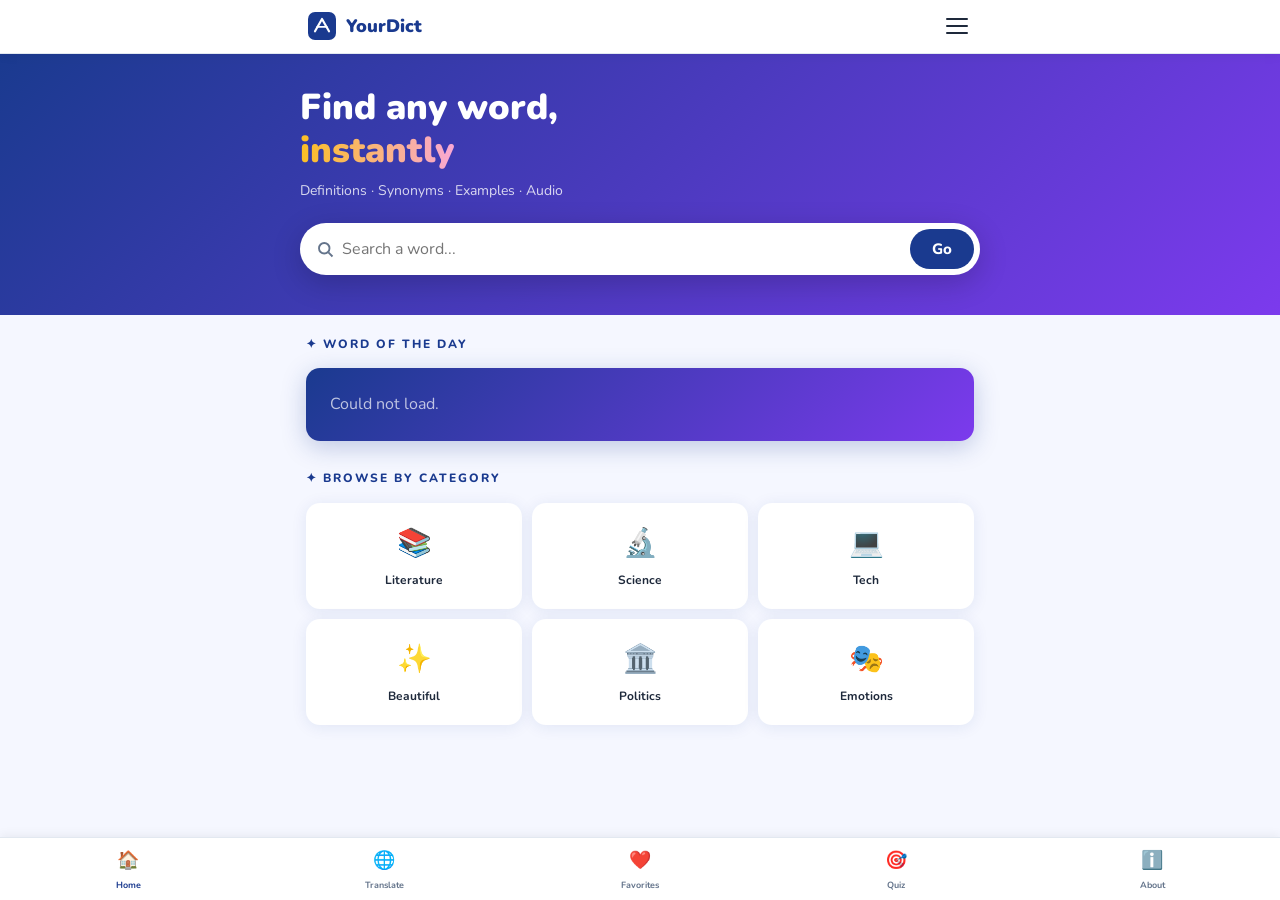
==== app/src/main/assets/www/index.html @ a3b230c5 "Add files via upload" ====
<!DOCTYPE html>
<html lang="en">
<head>
<meta charset="UTF-8">
<meta name="viewport" content="width=device-width, initial-scale=1.0, user-scalable=no">
<title>Your Dictionary</title>
<link rel="stylesheet" href="style.css">
<link href="https://fonts.googleapis.com/css2?family=Nunito:wght@400;600;700;800;900&family=Lora:ital@0;1&display=swap" rel="stylesheet">
</head>
<body>

<header class="header">
  <div class="header-inner">
    <div class="logo" onclick="location.href='index.html'">
      <div class="logo-icon-wrap">
        <svg viewBox="0 0 32 32" fill="none" width="28" height="28">
          <rect width="32" height="32" rx="8" fill="#1a3a8f"/>
          <path d="M8 22 L16 8 L24 22" stroke="white" stroke-width="2.5" stroke-linecap="round" stroke-linejoin="round" fill="none"/>
          <path d="M10.5 17 L21.5 17" stroke="white" stroke-width="2" stroke-linecap="round"/>
        </svg>
      </div>
      <span class="logo-text">YourDict</span>
    </div>
    <button class="menu-btn" id="menuBtn" aria-label="Menu">
      <span></span><span></span><span></span>
    </button>
  </div>
</header>

<div class="mobile-nav" id="mobileNav">
  <a href="index.html" class="mnav-item active">🏠 Home</a>
  <a href="translate.html" class="mnav-item">🌐 Translate</a>
  <a href="favorites.html" class="mnav-item">❤️ Favorites</a>
  <a href="quiz.html" class="mnav-item">🎯 Quiz</a>
  <a href="about.html" class="mnav-item">ℹ️ About</a>
</div>

<div class="search-hero">
  <div class="search-hero-inner">
    <h1>Find any word,<br><span class="grad">instantly</span></h1>
    <p>Definitions · Synonyms · Examples · Audio</p>
    <div class="search-wrap">
      <svg class="s-icon" viewBox="0 0 24 24" fill="none" stroke="currentColor" stroke-width="2.5"><circle cx="11" cy="11" r="7"/><line x1="16.5" y1="16.5" x2="22" y2="22"/></svg>
      <input type="text" id="heroInput" placeholder="Search a word..." autocomplete="off" spellcheck="false">
      <button class="s-btn" id="heroBtn">Go</button>
    </div>
    <div class="suggestions" id="suggestions"></div>
  </div>
</div>

<div class="results-section" id="resultsSection" style="display:none">
  <div class="page-wrap" id="resultsContent"></div>
</div>

<div id="homeContent">
  <div class="page-wrap">
    <div class="wod-section">
      <div class="sec-label">✦ Word of the Day</div>
      <div class="wod-card" id="wodCard"><div class="loading"><div class="spinner"></div></div></div>
    </div>

    <div class="sec-label">✦ Browse by Category</div>
    <div class="cat-grid">
      <div class="cat-card" data-word="ephemeral"><div class="cat-icon">📚</div><div class="cat-name">Literature</div></div>
      <div class="cat-card" data-word="hypothesis"><div class="cat-icon">🔬</div><div class="cat-name">Science</div></div>
      <div class="cat-card" data-word="algorithm"><div class="cat-icon">💻</div><div class="cat-name">Tech</div></div>
      <div class="cat-card" data-word="serendipity"><div class="cat-icon">✨</div><div class="cat-name">Beautiful</div></div>
      <div class="cat-card" data-word="democracy"><div class="cat-icon">🏛️</div><div class="cat-name">Politics</div></div>
      <div class="cat-card" data-word="melancholy"><div class="cat-icon">🎭</div><div class="cat-name">Emotions</div></div>
    </div>

    <div id="recentSection" style="display:none">
      <div class="sec-label">✦ Recent Searches</div>
      <div class="recent-list" id="recentList"></div>
    </div>
  </div>
</div>

<nav class="bottom-nav">
  <a href="index.html" class="bnav active">🏠<span>Home</span></a>
  <a href="translate.html" class="bnav">🌐<span>Translate</span></a>
  <a href="favorites.html" class="bnav">❤️<span>Favorites</span></a>
  <a href="quiz.html" class="bnav">🎯<span>Quiz</span></a>
  <a href="about.html" class="bnav">ℹ️<span>About</span></a>
</nav>

<script src="app.js"></script>
</body>
</html>
---- app/src/main/assets/www/style.css ----
*, *::before, *::after { box-sizing: border-box; margin: 0; padding: 0; }

:root {
  --primary: #1a3a8f;
  --primary2: #7c3aed;
  --accent: #f59e0b;
  --bg: #f5f7ff;
  --card: #ffffff;
  --text: #1e293b;
  --muted: #64748b;
  --border: #e2e8f0;
  --r: 14px;
  --shadow: 0 2px 16px rgba(26,58,143,0.09);
}

body {
  font-family: 'Nunito', sans-serif;
  background: var(--bg);
  color: var(--text);
  line-height: 1.6;
  padding-bottom: 70px;
  -webkit-tap-highlight-color: transparent;
}

/* HEADER */
.header {
  background: #fff;
  border-bottom: 1px solid var(--border);
  position: sticky; top: 0; z-index: 200;
  box-shadow: 0 2px 10px rgba(0,0,0,0.06);
}
.header-inner {
  max-width: 700px; margin: 0 auto;
  padding: 12px 18px;
  display: flex; align-items: center; justify-content: space-between;
}
.logo { display: flex; align-items: center; gap: 10px; cursor: pointer; }
.logo-icon-wrap { line-height: 0; }
.logo-text { font-size: 18px; font-weight: 900; color: var(--primary); }
.menu-btn {
  display: flex; flex-direction: column; gap: 5px;
  background: none; border: none; cursor: pointer; padding: 4px;
}
.menu-btn span { width: 22px; height: 2px; background: var(--text); border-radius: 2px; }

/* MOBILE DROPDOWN NAV */
.mobile-nav {
  display: none; flex-direction: column;
  background: #fff; border-bottom: 1px solid var(--border);
  box-shadow: 0 4px 20px rgba(0,0,0,0.08);
  position: sticky; top: 57px; z-index: 190;
}
.mobile-nav.open { display: flex; }
.mnav-item {
  padding: 14px 20px; color: var(--text);
  text-decoration: none; font-weight: 700; font-size: 15px;
  border-bottom: 1px solid var(--border);
}
.mnav-item.active { color: var(--primary); }
.mnav-item:last-child { border-bottom: none; }

/* BOTTOM NAV */
.bottom-nav {
  position: fixed; bottom: 0; left: 0; right: 0; z-index: 200;
  background: #fff; border-top: 1px solid var(--border);
  display: flex; box-shadow: 0 -2px 10px rgba(0,0,0,0.06);
}
.bnav {
  flex: 1; display: flex; flex-direction: column;
  align-items: center; justify-content: center;
  padding: 8px 4px; text-decoration: none;
  color: var(--muted); font-size: 9px; font-weight: 700;
  gap: 3px; transition: color .2s;
}
.bnav span { font-size: 9px; }
.bnav:first-child { font-size: 18px; }
.bnav { font-size: 18px; }
.bnav.active { color: var(--primary); }

/* SEARCH HERO */
.search-hero {
  background: linear-gradient(135deg, #1a3a8f 0%, #7c3aed 100%);
  padding: 32px 18px 40px;
}
.search-hero-inner { max-width: 680px; margin: 0 auto; }
.search-hero h1 {
  font-size: clamp(24px, 7vw, 36px); font-weight: 900;
  color: #fff; margin-bottom: 8px; line-height: 1.2;
}
.grad {
  background: linear-gradient(90deg, #fbbf24, #f9a8d4);
  -webkit-background-clip: text; -webkit-text-fill-color: transparent;
  background-clip: text;
}
.search-hero p { color: rgba(255,255,255,0.8); margin-bottom: 20px; font-size: 14px; }
.search-wrap {
  display: flex; align-items: center;
  background: #fff; border-radius: 50px;
  padding: 6px 6px 6px 16px; gap: 8px;
  box-shadow: 0 8px 30px rgba(0,0,0,0.2);
}
.s-icon { width: 18px; height: 18px; color: var(--muted); flex-shrink: 0; }
.search-wrap input {
  flex: 1; border: none; outline: none;
  font-size: 16px; font-family: inherit; color: var(--text);
}
.s-btn {
  background: var(--primary); color: #fff;
  border: none; border-radius: 40px;
  padding: 10px 22px; font-size: 15px; font-weight: 800;
  cursor: pointer; font-family: inherit;
}

/* SUGGESTIONS */
.suggestions {
  background: #fff; border-radius: 12px; margin-top: 6px;
  display: none; overflow: hidden;
}
.suggestion-item { padding: 12px 16px; cursor: pointer; font-size: 15px; color: var(--text); }
.suggestion-item:hover { background: var(--bg); }

/* PAGE WRAP */
.page-wrap { max-width: 700px; margin: 0 auto; padding: 20px 16px; }

/* SECTION LABEL */
.sec-label {
  font-size: 12px; font-weight: 800; letter-spacing: 2px;
  text-transform: uppercase; color: var(--primary); margin-bottom: 14px;
}

/* WOD */
.wod-section { margin-bottom: 28px; }
.wod-card {
  background: linear-gradient(135deg, var(--primary), var(--primary2));
  border-radius: var(--r); padding: 24px; color: #fff;
  box-shadow: 0 6px 24px rgba(26,58,143,0.25);
}
.wod-word { font-size: 28px; font-weight: 900; margin-bottom: 4px; }
.wod-phonetic { color: rgba(255,255,255,0.7); font-style: italic; margin-bottom: 6px; font-size: 14px; }
.wod-pos {
  display: inline-block; background: rgba(255,255,255,0.2);
  padding: 2px 10px; border-radius: 50px; font-size: 12px;
  font-weight: 700; text-transform: capitalize; margin-bottom: 12px;
}
.wod-def { font-size: 15px; line-height: 1.7; margin-bottom: 8px; }
.wod-example { font-style: italic; color: rgba(255,255,255,0.75); font-size: 14px; margin-bottom: 18px; }
.loading { display: flex; justify-content: center; padding: 24px; }

/* CATEGORIES */
.cat-grid {
  display: grid; grid-template-columns: repeat(3, 1fr);
  gap: 10px; margin-bottom: 28px;
}
.cat-card {
  background: var(--card); border-radius: var(--r);
  padding: 16px 10px; text-align: center; cursor: pointer;
  box-shadow: var(--shadow); transition: all .2s;
  border: 2px solid transparent;
}
.cat-card:active { border-color: var(--primary); transform: scale(0.97); }
.cat-icon { font-size: 28px; margin-bottom: 6px; }
.cat-name { font-size: 12px; font-weight: 700; color: var(--text); }

/* RECENT */
.recent-list { display: flex; flex-wrap: wrap; gap: 8px; margin-bottom: 20px; }
.recent-tag {
  background: var(--card); border: 1px solid var(--border);
  border-radius: 50px; padding: 7px 16px; font-size: 14px;
  cursor: pointer; font-family: inherit; color: var(--text); font-weight: 600;
}
.recent-tag:active { background: var(--primary); color: #fff; }

/* SPINNER */
.spinner {
  width: 36px; height: 36px;
  border: 3px solid rgba(255,255,255,0.3);
  border-top-color: #fff; border-radius: 50%;
  animation: spin 0.8s linear infinite;
}
.spinner.dark {
  border-color: var(--border); border-top-color: var(--primary);
}
@keyframes spin { to { transform: rotate(360deg); } }

/* RESULTS */
.results-section { padding: 16px 0; }
.result-header {
  display: flex; align-items: flex-start;
  justify-content: space-between; margin-bottom: 20px; gap: 12px;
}
.result-word { font-size: 32px; font-weight: 900; color: var(--primary); }
.phonetic { font-size: 16px; color: var(--muted); font-style: italic; margin-top: 2px; }
.audio-btn {
  background: var(--bg); border: 1px solid var(--border);
  border-radius: 50%; width: 34px; height: 34px;
  cursor: pointer; display: flex; align-items: center; justify-content: center;
  color: var(--primary); margin-top: 4px; flex-shrink: 0;
}
.audio-btn svg { width: 13px; }
.fav-btn {
  display: flex; align-items: center; gap: 6px;
  background: var(--bg); border: 1px solid var(--border);
  border-radius: 50px; padding: 8px 14px; cursor: pointer;
  font-size: 13px; font-weight: 700; color: var(--muted);
  font-family: inherit; white-space: nowrap; flex-shrink: 0;
}
.fav-btn.active { background: #fff0f6; border-color: #ff4081; color: #ff4081; }
.fav-btn svg { width: 16px; }

.meaning-block {
  background: var(--card); border-radius: var(--r);
  padding: 20px; margin-bottom: 12px; box-shadow: var(--shadow);
}
.pos-badge {
  display: inline-block;
  background: linear-gradient(135deg, var(--primary), var(--primary2));
  color: #fff; padding: 3px 12px; border-radius: 50px;
  font-size: 12px; font-weight: 700; text-transform: capitalize; margin-bottom: 14px;
}
.definitions-list { padding-left: 18px; }
.definitions-list li { margin-bottom: 12px; }
.def-text { font-size: 15px; line-height: 1.7; }
.def-example {
  color: var(--muted); font-style: italic; font-family: 'Lora', serif;
  margin-top: 4px; font-size: 14px;
}
.word-tags {
  display: flex; flex-wrap: wrap; align-items: center; gap: 7px;
  margin-top: 14px; padding-top: 14px; border-top: 1px solid var(--border);
}
.tag-label { font-size: 12px; font-weight: 800; color: var(--muted); }
.word-tag {
  background: var(--bg); border: 1px solid var(--border);
  border-radius: 50px; padding: 4px 11px; font-size: 13px;
  cursor: pointer; font-weight: 600;
}
.word-tag:active { background: var(--primary); color: #fff; border-color: var(--primary); }
.word-tag.antonym:active { background: #ef4444; border-color: #ef4444; color: #fff; }

/* BUTTONS */
.btn-primary {
  background: var(--primary); color: #fff; border: none;
  border-radius: 50px; padding: 12px 26px; font-size: 15px;
  font-weight: 800; cursor: pointer; font-family: inherit;
}
.btn-secondary {
  background: transparent; color: var(--primary);
  border: 2px solid var(--primary); border-radius: 50px;
  padding: 10px 22px; font-size: 14px; font-weight: 800;
  cursor: pointer; font-family: inherit;
}
.back-btn { display: block; margin: 16px auto 0; }

/* ERROR */
.error-card {
  text-align: center; padding: 50px 20px;
  background: var(--card); border-radius: var(--r); box-shadow: var(--shadow);
}
.error-card .icon { font-size: 48px; margin-bottom: 14px; }
.error-card h3 { font-size: 20px; margin-bottom: 8px; }
.error-card p { color: var(--muted); margin-bottom: 20px; }

/* TRANSLATE PAGE */
.page-title { font-size: 22px; font-weight: 900; color: var(--primary); margin-bottom: 20px; }
.card { background: var(--card); border-radius: var(--r); padding: 20px; box-shadow: var(--shadow); margin-bottom: 16px; }
.lang-row { display: flex; gap: 10px; align-items: center; margin-bottom: 14px; }
select {
  flex: 1; padding: 10px 12px; border-radius: 10px;
  border: 1px solid var(--border); font-family: inherit; font-size: 14px;
  background: var(--bg); color: var(--text); font-weight: 600;
}
.swap-btn {
  background: var(--bg); border: 1px solid var(--border);
  border-radius: 10px; padding: 10px 14px; cursor: pointer; font-size: 18px;
}
textarea {
  width: 100%; min-height: 120px; padding: 12px;
  border: 1px solid var(--border); border-radius: 10px;
  font-family: inherit; font-size: 15px; resize: vertical;
  outline: none; color: var(--text); background: var(--bg);
}
textarea:focus { border-color: var(--primary); }
.result-label { font-size: 11px; font-weight: 800; color: var(--muted); letter-spacing: 1px; text-transform: uppercase; margin-bottom: 8px; }
.result-text { font-size: 17px; line-height: 1.7; color: var(--text); }

/* QUIZ */
.quiz-progress { height: 6px; background: var(--border); border-radius: 3px; margin-bottom: 20px; overflow: hidden; }
.quiz-progress-fill { height: 100%; background: linear-gradient(90deg, var(--primary), var(--primary2)); border-radius: 3px; transition: width .4s; }
.quiz-def { background: #f0f4ff; border-radius: 10px; padding: 16px; margin-bottom: 18px; font-style: italic; font-size: 15px; line-height: 1.7; color: var(--text); }
.quiz-options { display: grid; gap: 10px; }
.quiz-option {
  padding: 14px 18px; background: var(--bg);
  border: 2px solid var(--border); border-radius: 12px;
  cursor: pointer; font-size: 15px; font-family: inherit;
  font-weight: 700; text-align: left; color: var(--text); transition: all .15s;
}
.quiz-option.correct { background: #dcfce7; border-color: #22c55e; color: #166534; }
.quiz-option.wrong { background: #fee2e2; border-color: #ef4444; color: #991b1b; }

/* FAVORITES */
.fav-item {
  background: var(--card); border-radius: var(--r);
  padding: 16px; margin-bottom: 10px; box-shadow: var(--shadow);
  display: flex; align-items: center; justify-content: space-between; gap: 12px;
}
.fav-word { font-size: 18px; font-weight: 800; color: var(--primary); }
.fav-actions { display: flex; gap: 8px; flex-shrink: 0; }
.tag-btn {
  padding: 7px 14px; border-radius: 50px; font-size: 12px;
  font-weight: 800; cursor: pointer; font-family: inherit; border: none;
}

/* ABOUT */
.about-hero {
  background: linear-gradient(135deg, var(--primary), var(--primary2));
  border-radius: var(--r); padding: 32px; color: #fff; text-align: center; margin-bottom: 16px;
}
.about-hero h1 { font-size: 28px; font-weight: 900; }
.feature-item { display: flex; align-items: center; gap: 12px; padding: 12px 0; border-bottom: 1px solid var(--border); }
.feature-item:last-child { border-bottom: none; }
.feature-emoji { font-size: 22px; width: 36px; text-align: center; flex-shrink: 0; }
.feature-text { font-size: 14px; color: var(--muted); font-weight: 600; }

@media (max-width: 400px) {
  .cat-grid { grid-template-columns: repeat(2, 1fr); }
}
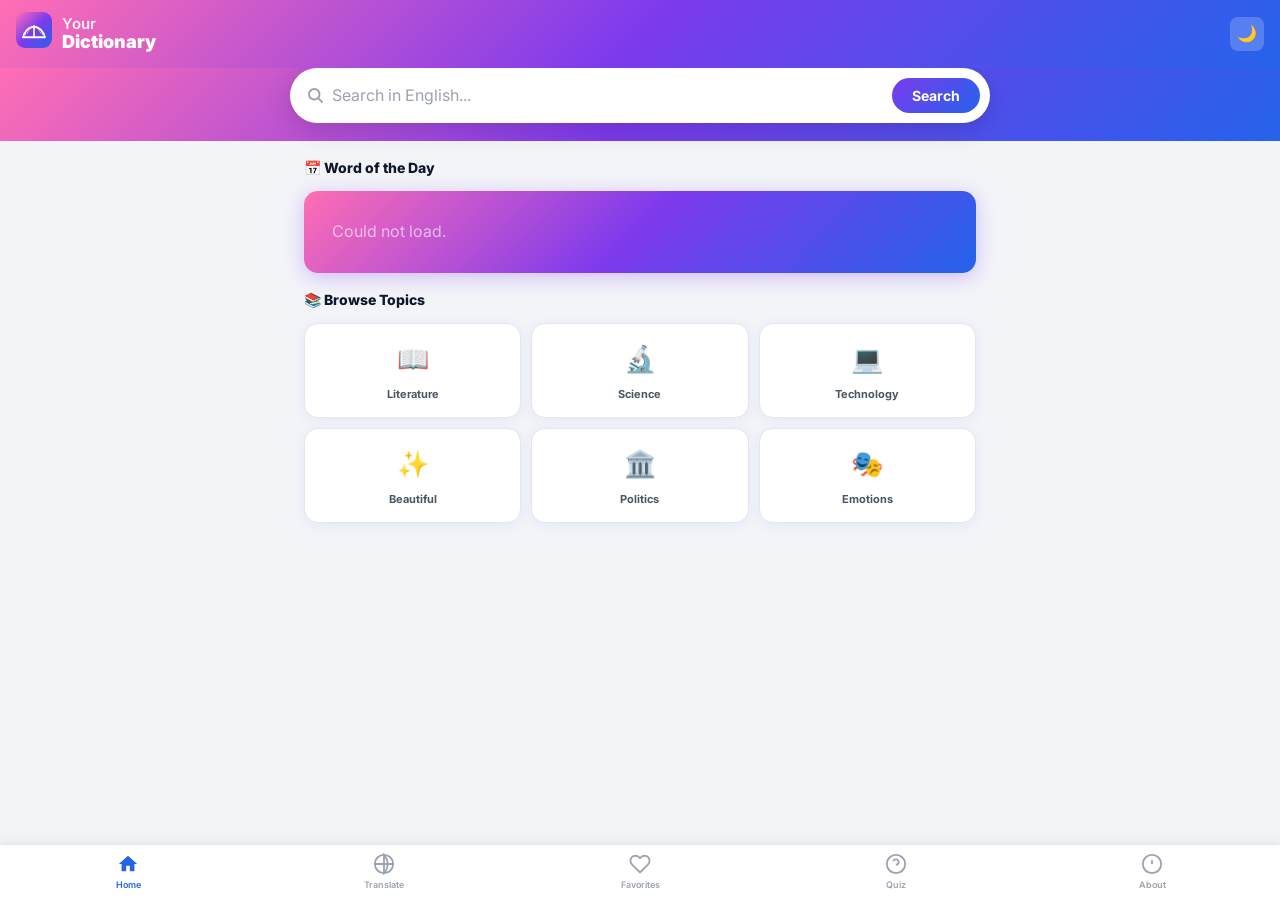
==== commit 536d4856: "Add files via upload" ====
--- a/app/src/main/assets/www/index.html
+++ b/app/src/main/assets/www/index.html
@@ -5,83 +5,107 @@
 <meta name="viewport" content="width=device-width, initial-scale=1.0, user-scalable=no">
 <title>Your Dictionary</title>
 <link rel="stylesheet" href="style.css">
-<link href="https://fonts.googleapis.com/css2?family=Nunito:wght@400;600;700;800;900&family=Lora:ital@0;1&display=swap" rel="stylesheet">
+<link href="https://fonts.googleapis.com/css2?family=Inter:wght@400;500;600;700;800;900&display=swap" rel="stylesheet">
 </head>
-<body>
+<body class="light">
 
-<header class="header">
-  <div class="header-inner">
-    <div class="logo" onclick="location.href='index.html'">
-      <div class="logo-icon-wrap">
-        <svg viewBox="0 0 32 32" fill="none" width="28" height="28">
-          <rect width="32" height="32" rx="8" fill="#1a3a8f"/>
-          <path d="M8 22 L16 8 L24 22" stroke="white" stroke-width="2.5" stroke-linecap="round" stroke-linejoin="round" fill="none"/>
-          <path d="M10.5 17 L21.5 17" stroke="white" stroke-width="2" stroke-linecap="round"/>
-        </svg>
-      </div>
-      <span class="logo-text">YourDict</span>
+<div class="topbar">
+  <div class="logo-row">
+    <div class="app-logo">
+      <svg viewBox="0 0 40 40" width="36" height="36">
+        <defs>
+          <linearGradient id="lg" x1="0%" y1="0%" x2="100%" y2="100%">
+            <stop offset="0%" style="stop-color:#ff6eb4"/>
+            <stop offset="50%" style="stop-color:#7c3aed"/>
+            <stop offset="100%" style="stop-color:#2563eb"/>
+          </linearGradient>
+        </defs>
+        <rect width="40" height="40" rx="10" fill="url(#lg)"/>
+        <g fill="none" stroke="white" stroke-linecap="round">
+          <line x1="20" y1="28" x2="8" y2="28" stroke-width="2.2"/>
+          <line x1="20" y1="28" x2="32" y2="28" stroke-width="2.2"/>
+          <line x1="20" y1="28" x2="20" y2="16" stroke-width="1.8"/>
+          <path d="M8 28 Q10 18 20 16" stroke-width="1.8"/>
+          <path d="M10 25 Q12 17 20 16" stroke-width="1.4" opacity="0.8"/>
+          <path d="M12 24 Q14 18 20 16" stroke-width="1" opacity="0.6"/>
+          <path d="M32 28 Q30 18 20 16" stroke-width="1.8"/>
+          <path d="M30 25 Q28 17 20 16" stroke-width="1.4" opacity="0.8"/>
+          <path d="M28 24 Q26 18 20 16" stroke-width="1" opacity="0.6"/>
+        </g>
+      </svg>
     </div>
-    <button class="menu-btn" id="menuBtn" aria-label="Menu">
-      <span></span><span></span><span></span>
-    </button>
+    <div class="logo-text-wrap">
+      <span class="logo-main">Your</span>
+      <span class="logo-main bold">Dictionary</span>
+    </div>
   </div>
-</header>
-
-<div class="mobile-nav" id="mobileNav">
-  <a href="index.html" class="mnav-item active">🏠 Home</a>
-  <a href="translate.html" class="mnav-item">🌐 Translate</a>
-  <a href="favorites.html" class="mnav-item">❤️ Favorites</a>
-  <a href="quiz.html" class="mnav-item">🎯 Quiz</a>
-  <a href="about.html" class="mnav-item">ℹ️ About</a>
+  <button class="theme-btn" onclick="toggleTheme()" id="themeBtn">🌙</button>
 </div>
 
 <div class="search-hero">
-  <div class="search-hero-inner">
-    <h1>Find any word,<br><span class="grad">instantly</span></h1>
-    <p>Definitions · Synonyms · Examples · Audio</p>
-    <div class="search-wrap">
-      <svg class="s-icon" viewBox="0 0 24 24" fill="none" stroke="currentColor" stroke-width="2.5"><circle cx="11" cy="11" r="7"/><line x1="16.5" y1="16.5" x2="22" y2="22"/></svg>
-      <input type="text" id="heroInput" placeholder="Search a word..." autocomplete="off" spellcheck="false">
-      <button class="s-btn" id="heroBtn">Go</button>
+  <div class="search-inner">
+    <div class="search-box">
+      <svg class="s-ic" viewBox="0 0 24 24" fill="none" stroke="currentColor" stroke-width="2.5"><circle cx="11" cy="11" r="7"/><line x1="16.5" y1="16.5" x2="22" y2="22"/></svg>
+      <input type="text" id="searchInput" placeholder="Search in English..." autocomplete="off" spellcheck="false">
+      <button class="s-clear" id="clearBtn" onclick="clearSearch()" style="display:none">✕</button>
+      <button class="s-go" onclick="doSearch()">Search</button>
     </div>
-    <div class="suggestions" id="suggestions"></div>
+    <div class="sugg-box" id="suggBox"></div>
   </div>
 </div>
 
-<div class="results-section" id="resultsSection" style="display:none">
-  <div class="page-wrap" id="resultsContent"></div>
-</div>
+<div id="homeView">
+  <div class="section">
+    <div class="sec-title">📅 Word of the Day</div>
+    <div class="wod-card" id="wodCard"><div class="center-spin"><div class="spin white"></div></div></div>
+  </div>
 
-<div id="homeContent">
-  <div class="page-wrap">
-    <div class="wod-section">
-      <div class="sec-label">✦ Word of the Day</div>
-      <div class="wod-card" id="wodCard"><div class="loading"><div class="spinner"></div></div></div>
+  <div class="section" id="recentSec" style="display:none">
+    <div class="sec-row">
+      <span class="sec-title">🕐 Recent Searches</span>
+      <button class="link-btn" onclick="clearRecent()">Clear all</button>
     </div>
+    <div class="chip-row" id="recentChips"></div>
+  </div>
 
-    <div class="sec-label">✦ Browse by Category</div>
-    <div class="cat-grid">
-      <div class="cat-card" data-word="ephemeral"><div class="cat-icon">📚</div><div class="cat-name">Literature</div></div>
-      <div class="cat-card" data-word="hypothesis"><div class="cat-icon">🔬</div><div class="cat-name">Science</div></div>
-      <div class="cat-card" data-word="algorithm"><div class="cat-icon">💻</div><div class="cat-name">Tech</div></div>
-      <div class="cat-card" data-word="serendipity"><div class="cat-icon">✨</div><div class="cat-name">Beautiful</div></div>
-      <div class="cat-card" data-word="democracy"><div class="cat-icon">🏛️</div><div class="cat-name">Politics</div></div>
-      <div class="cat-card" data-word="melancholy"><div class="cat-icon">🎭</div><div class="cat-name">Emotions</div></div>
-    </div>
-
-    <div id="recentSection" style="display:none">
-      <div class="sec-label">✦ Recent Searches</div>
-      <div class="recent-list" id="recentList"></div>
+  <div class="section">
+    <div class="sec-title">📚 Browse Topics</div>
+    <div class="topic-grid">
+      <div class="topic-card" onclick="doSearch('ephemeral')"><span>📖</span><b>Literature</b></div>
+      <div class="topic-card" onclick="doSearch('hypothesis')"><span>🔬</span><b>Science</b></div>
+      <div class="topic-card" onclick="doSearch('algorithm')"><span>💻</span><b>Technology</b></div>
+      <div class="topic-card" onclick="doSearch('serendipity')"><span>✨</span><b>Beautiful</b></div>
+      <div class="topic-card" onclick="doSearch('democracy')"><span>🏛️</span><b>Politics</b></div>
+      <div class="topic-card" onclick="doSearch('melancholy')"><span>🎭</span><b>Emotions</b></div>
     </div>
   </div>
 </div>
 
+<div id="resultView" style="display:none">
+  <div class="result-container" id="resultContent"></div>
+</div>
+
 <nav class="bottom-nav">
-  <a href="index.html" class="bnav active">🏠<span>Home</span></a>
-  <a href="translate.html" class="bnav">🌐<span>Translate</span></a>
-  <a href="favorites.html" class="bnav">❤️<span>Favorites</span></a>
-  <a href="quiz.html" class="bnav">🎯<span>Quiz</span></a>
-  <a href="about.html" class="bnav">ℹ️<span>About</span></a>
+  <a class="bn active" href="index.html" onclick="goHome(event)">
+    <svg viewBox="0 0 24 24" fill="currentColor" width="22"><path d="M10 20v-6h4v6h5v-8h3L12 3 2 12h3v8z"/></svg>
+    <span>Home</span>
+  </a>
+  <a class="bn" href="translate.html">
+    <svg viewBox="0 0 24 24" fill="none" stroke="currentColor" stroke-width="2" width="22"><circle cx="12" cy="12" r="10"/><path d="M2 12h20M12 2a15.3 15.3 0 0 1 4 10 15.3 15.3 0 0 1-4 10z"/></svg>
+    <span>Translate</span>
+  </a>
+  <a class="bn" href="favorites.html">
+    <svg viewBox="0 0 24 24" fill="none" stroke="currentColor" stroke-width="2" width="22"><path d="M20.84 4.61a5.5 5.5 0 0 0-7.78 0L12 5.67l-1.06-1.06a5.5 5.5 0 0 0-7.78 7.78l1.06 1.06L12 21.23l7.78-7.78 1.06-1.06a5.5 5.5 0 0 0 0-7.78z"/></svg>
+    <span>Favorites</span>
+  </a>
+  <a class="bn" href="quiz.html">
+    <svg viewBox="0 0 24 24" fill="none" stroke="currentColor" stroke-width="2" width="22"><circle cx="12" cy="12" r="10"/><path d="M9.09 9a3 3 0 0 1 5.83 1c0 2-3 3-3 3"/><line x1="12" y1="17" x2="12.01" y2="17"/></svg>
+    <span>Quiz</span>
+  </a>
+  <a class="bn" href="about.html">
+    <svg viewBox="0 0 24 24" fill="none" stroke="currentColor" stroke-width="2" width="22"><circle cx="12" cy="12" r="10"/><line x1="12" y1="8" x2="12" y2="12"/><line x1="12" y1="16" x2="12.01" y2="16"/></svg>
+    <span>About</span>
+  </a>
 </nav>
 
 <script src="app.js"></script>
--- a/app/src/main/assets/www/style.css
+++ b/app/src/main/assets/www/style.css
@@ -1,326 +1,193 @@
-*, *::before, *::after { box-sizing: border-box; margin: 0; padding: 0; }
+*,*::before,*::after{box-sizing:border-box;margin:0;padding:0}
 
-:root {
-  --primary: #1a3a8f;
-  --primary2: #7c3aed;
-  --accent: #f59e0b;
-  --bg: #f5f7ff;
-  --card: #ffffff;
-  --text: #1e293b;
-  --muted: #64748b;
-  --border: #e2e8f0;
-  --r: 14px;
-  --shadow: 0 2px 16px rgba(26,58,143,0.09);
+:root{
+  --grad-start:#ff6eb4;
+  --grad-mid:#7c3aed;
+  --grad-end:#2563eb;
+  --primary:#2563eb;
+  --primary-dark:#1d4ed8;
+  --accent:#7c3aed;
+  --bg:#f3f4f8;
+  --surface:#ffffff;
+  --surface2:#f0f2f8;
+  --text:#0f172a;
+  --text2:#4b5563;
+  --text3:#9ca3af;
+  --border:#e5e7eb;
+  --r:14px;
+  --shadow:0 2px 12px rgba(37,99,235,0.08);
+}
+body.dark{
+  --bg:#0d1117;
+  --surface:#161b22;
+  --surface2:#1c2333;
+  --text:#e6edf3;
+  --text2:#8b949e;
+  --text3:#484f58;
+  --border:#30363d;
+  --shadow:0 2px 12px rgba(0,0,0,0.3);
 }
 
-body {
-  font-family: 'Nunito', sans-serif;
-  background: var(--bg);
-  color: var(--text);
-  line-height: 1.6;
-  padding-bottom: 70px;
-  -webkit-tap-highlight-color: transparent;
-}
+body{font-family:'Inter',sans-serif;background:var(--bg);color:var(--text);line-height:1.6;padding-bottom:68px;min-height:100vh;transition:background .2s,color .2s;-webkit-tap-highlight-color:transparent}
 
-/* HEADER */
-.header {
-  background: #fff;
-  border-bottom: 1px solid var(--border);
-  position: sticky; top: 0; z-index: 200;
-  box-shadow: 0 2px 10px rgba(0,0,0,0.06);
-}
-.header-inner {
-  max-width: 700px; margin: 0 auto;
-  padding: 12px 18px;
-  display: flex; align-items: center; justify-content: space-between;
-}
-.logo { display: flex; align-items: center; gap: 10px; cursor: pointer; }
-.logo-icon-wrap { line-height: 0; }
-.logo-text { font-size: 18px; font-weight: 900; color: var(--primary); }
-.menu-btn {
-  display: flex; flex-direction: column; gap: 5px;
-  background: none; border: none; cursor: pointer; padding: 4px;
-}
-.menu-btn span { width: 22px; height: 2px; background: var(--text); border-radius: 2px; }
+/* TOPBAR */
+.topbar{background:linear-gradient(135deg,var(--grad-start),var(--grad-mid),var(--grad-end));padding:12px 16px;display:flex;align-items:center;justify-content:space-between;position:sticky;top:0;z-index:100}
+.logo-row{display:flex;align-items:center;gap:10px}
+.logo-text-wrap{display:flex;flex-direction:column;line-height:1.1}
+.logo-main{color:white;font-size:15px;font-weight:600;opacity:.9}
+.logo-main.bold{font-size:18px;font-weight:900;opacity:1}
+.theme-btn{background:rgba(255,255,255,.2);border:none;border-radius:8px;width:34px;height:34px;cursor:pointer;font-size:16px;color:white}
 
-/* MOBILE DROPDOWN NAV */
-.mobile-nav {
-  display: none; flex-direction: column;
-  background: #fff; border-bottom: 1px solid var(--border);
-  box-shadow: 0 4px 20px rgba(0,0,0,0.08);
-  position: sticky; top: 57px; z-index: 190;
-}
-.mobile-nav.open { display: flex; }
-.mnav-item {
-  padding: 14px 20px; color: var(--text);
-  text-decoration: none; font-weight: 700; font-size: 15px;
-  border-bottom: 1px solid var(--border);
-}
-.mnav-item.active { color: var(--primary); }
-.mnav-item:last-child { border-bottom: none; }
+/* SEARCH HERO */
+.search-hero{background:linear-gradient(135deg,var(--grad-start),var(--grad-mid),var(--grad-end));padding:0 14px 18px;position:sticky;top:62px;z-index:99}
+.search-inner{max-width:700px;margin:0 auto}
+.search-box{display:flex;align-items:center;gap:8px;background:var(--surface);border-radius:50px;padding:10px 10px 10px 16px;box-shadow:0 6px 24px rgba(0,0,0,.15)}
+.s-ic{width:18px;height:18px;color:var(--text3);flex-shrink:0}
+.search-box input{flex:1;border:none;outline:none;font-size:16px;font-family:inherit;background:transparent;color:var(--text)}
+.search-box input::placeholder{color:var(--text3)}
+.s-clear{background:none;border:none;color:var(--text3);cursor:pointer;font-size:13px;padding:2px 6px}
+.s-go{background:linear-gradient(135deg,var(--grad-mid),var(--grad-end));color:#fff;border:none;border-radius:40px;padding:9px 20px;font-size:14px;font-weight:700;cursor:pointer;font-family:inherit;white-space:nowrap}
+
+/* SUGGESTIONS */
+.sugg-box{display:none;background:var(--surface);border-radius:12px;margin-top:6px;overflow:hidden;box-shadow:var(--shadow)}
+.sugg-item{display:flex;align-items:center;gap:10px;padding:12px 16px;cursor:pointer;font-size:14px;color:var(--text);border-bottom:1px solid var(--border)}
+.sugg-item:last-child{border-bottom:none}
+.sugg-item:active{background:var(--surface2)}
+.sugg-icon{color:var(--text3);font-size:12px}
+
+/* SECTIONS */
+.section{padding:16px 14px 0;max-width:700px;margin:0 auto}
+.sec-title{font-size:14px;font-weight:800;color:var(--text);margin-bottom:12px}
+.sec-row{display:flex;justify-content:space-between;align-items:center;margin-bottom:12px}
+.link-btn{background:none;border:none;color:var(--primary);font-size:13px;font-weight:600;cursor:pointer;font-family:inherit}
+
+/* WOD */
+.wod-card{background:linear-gradient(135deg,var(--grad-start) 0%,var(--grad-mid) 50%,var(--grad-end) 100%);border-radius:var(--r);padding:20px;color:#fff;box-shadow:0 4px 20px rgba(124,58,237,.3)}
+.wod-badge{display:inline-block;background:rgba(255,255,255,.2);border-radius:50px;padding:3px 12px;font-size:11px;font-weight:700;text-transform:uppercase;letter-spacing:1px;margin-bottom:10px}
+.wod-word{font-size:28px;font-weight:900;margin-bottom:4px}
+.wod-ph{font-size:13px;color:rgba(255,255,255,.7);margin-bottom:8px}
+.wod-pos{display:inline-block;background:rgba(255,255,255,.15);border-radius:6px;padding:2px 10px;font-size:12px;font-weight:600;font-style:italic;margin-bottom:10px}
+.wod-def{font-size:15px;line-height:1.65;margin-bottom:8px;color:rgba(255,255,255,.93)}
+.wod-ex{font-size:13px;color:rgba(255,255,255,.65);font-style:italic;margin-bottom:16px}
+.wod-btn{background:rgba(255,255,255,.2);color:#fff;border:1px solid rgba(255,255,255,.3);border-radius:50px;padding:9px 20px;font-size:14px;font-weight:700;cursor:pointer;font-family:inherit}
+
+/* CHIPS */
+.chip-row{display:flex;flex-wrap:wrap;gap:8px;padding-bottom:4px}
+.chip{background:var(--surface);border:1px solid var(--border);border-radius:50px;padding:7px 14px;font-size:13px;cursor:pointer;font-family:inherit;color:var(--text);font-weight:500}
+.chip:active{background:rgba(37,99,235,.1);border-color:var(--primary);color:var(--primary)}
+
+/* TOPICS */
+.topic-grid{display:grid;grid-template-columns:repeat(3,1fr);gap:10px;padding-bottom:4px}
+.topic-card{background:var(--surface);border-radius:var(--r);padding:14px 8px;text-align:center;cursor:pointer;box-shadow:var(--shadow);display:flex;flex-direction:column;align-items:center;gap:6px;border:1px solid var(--border)}
+.topic-card:active{border-color:var(--primary);background:rgba(37,99,235,.05)}
+.topic-card span{font-size:26px}
+.topic-card b{font-size:11px;font-weight:700;color:var(--text2)}
+
+/* RESULT */
+.result-container{padding:0 14px 16px;max-width:700px;margin:0 auto}
+.back-btn{display:flex;align-items:center;gap:6px;background:none;border:none;color:var(--primary);font-size:15px;font-weight:700;cursor:pointer;font-family:inherit;padding:14px 0 10px}
+.result-top{background:var(--surface);border-radius:var(--r);padding:18px;margin-bottom:10px;box-shadow:var(--shadow)}
+.rw-row{display:flex;align-items:flex-start;justify-content:space-between;gap:12px;margin-bottom:10px}
+.rword{font-size:30px;font-weight:900;color:var(--text)}
+.r-actions{display:flex;gap:8px;flex-shrink:0;padding-top:4px}
+.r-action{width:36px;height:36px;border-radius:50%;border:1px solid var(--border);background:var(--surface2);cursor:pointer;display:flex;align-items:center;justify-content:center;font-size:17px}
+.r-action.active{background:#fff0f6;border-color:#f43f5e}
+.ph-row{display:flex;flex-wrap:wrap;gap:8px}
+.ph-item{display:flex;align-items:center;gap:6px;cursor:pointer;background:var(--surface2);border-radius:50px;padding:5px 12px;border:1px solid var(--border)}
+.ph-flag{font-size:14px}
+.ph-label{font-size:11px;font-weight:800;color:var(--primary);text-transform:uppercase}
+.ph-text{font-size:13px;color:var(--text2)}
+.ph-sound{font-size:13px;color:#f43f5e}
+
+.meaning-card{background:var(--surface);border-radius:var(--r);padding:16px;margin-bottom:10px;box-shadow:var(--shadow)}
+.m-pos{display:inline-block;background:linear-gradient(135deg,rgba(124,58,237,.12),rgba(37,99,235,.12));color:var(--primary);border-radius:6px;padding:3px 12px;font-size:11px;font-weight:800;text-transform:uppercase;letter-spacing:1px;margin-bottom:14px}
+.def-row{margin-bottom:13px;padding-bottom:13px;border-bottom:1px solid var(--border)}
+.def-row:last-of-type{border-bottom:none;margin-bottom:0;padding-bottom:0}
+.def-n{font-size:11px;font-weight:700;color:var(--accent);margin-bottom:3px}
+.def-t{font-size:15px;line-height:1.65;color:var(--text)}
+.def-e{font-size:13px;color:var(--text2);font-style:italic;margin-top:5px;line-height:1.5}
+
+.tags-card{background:var(--surface);border-radius:var(--r);padding:14px 16px;margin-bottom:10px;box-shadow:var(--shadow)}
+.tags-lbl{font-size:11px;font-weight:800;color:var(--text3);text-transform:uppercase;letter-spacing:1px;margin-bottom:10px}
+.tags-row{display:flex;flex-wrap:wrap;gap:8px}
+.wtag{background:var(--surface2);border:1px solid var(--border);border-radius:50px;padding:5px 13px;font-size:13px;font-weight:500;cursor:pointer;color:var(--text)}
+.wtag:active{background:rgba(37,99,235,.1);border-color:var(--primary);color:var(--primary)}
+.wtag.ant:active{background:rgba(244,63,94,.1);border-color:#f43f5e;color:#f43f5e}
+
+/* BUTTONS */
+.btn-grad{background:linear-gradient(135deg,var(--grad-mid),var(--grad-end));color:#fff;border:none;border-radius:50px;padding:13px 28px;font-size:15px;font-weight:700;cursor:pointer;font-family:inherit;width:100%}
+.btn-outline{background:transparent;color:var(--primary);border:2px solid var(--primary);border-radius:50px;padding:10px 22px;font-size:14px;font-weight:700;cursor:pointer;font-family:inherit}
+
+/* LOADING */
+.center-spin{display:flex;justify-content:center;padding:30px}
+.spin{width:30px;height:30px;border:3px solid rgba(255,255,255,.25);border-top-color:#fff;border-radius:50%;animation:spin .8s linear infinite}
+.spin.dark{border-color:var(--border);border-top-color:var(--primary)}
+@keyframes spin{to{transform:rotate(360deg)}}
+
+/* ERROR */
+.err-box{background:var(--surface);border-radius:var(--r);padding:40px 20px;text-align:center;box-shadow:var(--shadow);margin:16px 0}
+.err-box .ico{font-size:48px;margin-bottom:12px}
+.err-box h3{font-size:18px;font-weight:800;margin-bottom:8px}
+.err-box p{color:var(--text2);font-size:14px;margin-bottom:20px}
 
 /* BOTTOM NAV */
-.bottom-nav {
-  position: fixed; bottom: 0; left: 0; right: 0; z-index: 200;
-  background: #fff; border-top: 1px solid var(--border);
-  display: flex; box-shadow: 0 -2px 10px rgba(0,0,0,0.06);
-}
-.bnav {
-  flex: 1; display: flex; flex-direction: column;
-  align-items: center; justify-content: center;
-  padding: 8px 4px; text-decoration: none;
-  color: var(--muted); font-size: 9px; font-weight: 700;
-  gap: 3px; transition: color .2s;
-}
-.bnav span { font-size: 9px; }
-.bnav:first-child { font-size: 18px; }
-.bnav { font-size: 18px; }
-.bnav.active { color: var(--primary); }
+.bottom-nav{position:fixed;bottom:0;left:0;right:0;z-index:200;background:var(--surface);border-top:1px solid var(--border);display:flex;box-shadow:0 -2px 10px rgba(0,0,0,.06)}
+.bn{flex:1;display:flex;flex-direction:column;align-items:center;justify-content:center;padding:8px 4px;text-decoration:none;color:var(--text3);font-size:9px;font-weight:600;gap:3px;transition:color .15s}
+.bn.active{color:var(--primary)}
+.bn svg{transition:color .15s}
 
-/* SEARCH HERO */
-.search-hero {
-  background: linear-gradient(135deg, #1a3a8f 0%, #7c3aed 100%);
-  padding: 32px 18px 40px;
-}
-.search-hero-inner { max-width: 680px; margin: 0 auto; }
-.search-hero h1 {
-  font-size: clamp(24px, 7vw, 36px); font-weight: 900;
-  color: #fff; margin-bottom: 8px; line-height: 1.2;
-}
-.grad {
-  background: linear-gradient(90deg, #fbbf24, #f9a8d4);
-  -webkit-background-clip: text; -webkit-text-fill-color: transparent;
-  background-clip: text;
-}
-.search-hero p { color: rgba(255,255,255,0.8); margin-bottom: 20px; font-size: 14px; }
-.search-wrap {
-  display: flex; align-items: center;
-  background: #fff; border-radius: 50px;
-  padding: 6px 6px 6px 16px; gap: 8px;
-  box-shadow: 0 8px 30px rgba(0,0,0,0.2);
-}
-.s-icon { width: 18px; height: 18px; color: var(--muted); flex-shrink: 0; }
-.search-wrap input {
-  flex: 1; border: none; outline: none;
-  font-size: 16px; font-family: inherit; color: var(--text);
-}
-.s-btn {
-  background: var(--primary); color: #fff;
-  border: none; border-radius: 40px;
-  padding: 10px 22px; font-size: 15px; font-weight: 800;
-  cursor: pointer; font-family: inherit;
-}
+/* PAGE TOPBAR */
+.page-bar{background:linear-gradient(135deg,var(--grad-start),var(--grad-mid),var(--grad-end));display:flex;align-items:center;gap:14px;padding:14px 16px;position:sticky;top:0;z-index:100}
+.page-back{background:none;border:none;color:#fff;cursor:pointer;font-size:22px;padding:0;line-height:1;font-weight:300}
+.page-ttl{color:#fff;font-size:18px;font-weight:800}
 
-/* SUGGESTIONS */
-.suggestions {
-  background: #fff; border-radius: 12px; margin-top: 6px;
-  display: none; overflow: hidden;
-}
-.suggestion-item { padding: 12px 16px; cursor: pointer; font-size: 15px; color: var(--text); }
-.suggestion-item:hover { background: var(--bg); }
+/* PAGE CONTENT */
+.page-wrap{padding:16px 14px;max-width:700px;margin:0 auto}
 
-/* PAGE WRAP */
-.page-wrap { max-width: 700px; margin: 0 auto; padding: 20px 16px; }
+/* CARDS */
+.card{background:var(--surface);border-radius:var(--r);padding:16px;box-shadow:var(--shadow);margin-bottom:12px}
+.card-title{font-size:13px;font-weight:800;color:var(--text);margin-bottom:14px;text-transform:uppercase;letter-spacing:.5px}
 
-/* SECTION LABEL */
-.sec-label {
-  font-size: 12px; font-weight: 800; letter-spacing: 2px;
-  text-transform: uppercase; color: var(--primary); margin-bottom: 14px;
-}
+/* LANG BAR */
+.lang-bar{display:flex;align-items:center;gap:10px;margin-bottom:12px}
+select{flex:1;background:var(--surface2);border:1px solid var(--border);border-radius:10px;padding:11px 12px;font-family:inherit;font-size:14px;font-weight:700;color:var(--text);cursor:pointer}
+.swap-btn{background:linear-gradient(135deg,var(--grad-mid),var(--grad-end));border:none;border-radius:50%;width:38px;height:38px;cursor:pointer;font-size:18px;color:#fff;display:flex;align-items:center;justify-content:center;flex-shrink:0}
+textarea{width:100%;min-height:110px;border:none;outline:none;font-family:inherit;font-size:16px;resize:none;background:transparent;color:var(--text);line-height:1.6}
+textarea::placeholder{color:var(--text3)}
+.card-actions{display:flex;justify-content:flex-end;gap:8px;margin-top:10px;padding-top:10px;border-top:1px solid var(--border)}
+.card-actions button{background:none;border:none;color:var(--text3);cursor:pointer;font-size:13px;font-weight:600;font-family:inherit}
+.result-lbl{font-size:11px;font-weight:800;color:var(--text3);text-transform:uppercase;letter-spacing:1px;margin-bottom:8px}
+.result-txt{font-size:17px;line-height:1.7;color:var(--text)}
+.result-acts{display:flex;gap:8px;margin-top:12px;padding-top:12px;border-top:1px solid var(--border)}
+.result-acts button{background:var(--surface2);border:1px solid var(--border);border-radius:50px;padding:7px 16px;font-size:12px;font-weight:700;cursor:pointer;font-family:inherit;color:var(--text2)}
 
-/* WOD */
-.wod-section { margin-bottom: 28px; }
-.wod-card {
-  background: linear-gradient(135deg, var(--primary), var(--primary2));
-  border-radius: var(--r); padding: 24px; color: #fff;
-  box-shadow: 0 6px 24px rgba(26,58,143,0.25);
-}
-.wod-word { font-size: 28px; font-weight: 900; margin-bottom: 4px; }
-.wod-phonetic { color: rgba(255,255,255,0.7); font-style: italic; margin-bottom: 6px; font-size: 14px; }
-.wod-pos {
-  display: inline-block; background: rgba(255,255,255,0.2);
-  padding: 2px 10px; border-radius: 50px; font-size: 12px;
-  font-weight: 700; text-transform: capitalize; margin-bottom: 12px;
-}
-.wod-def { font-size: 15px; line-height: 1.7; margin-bottom: 8px; }
-.wod-example { font-style: italic; color: rgba(255,255,255,0.75); font-size: 14px; margin-bottom: 18px; }
-.loading { display: flex; justify-content: center; padding: 24px; }
-
-/* CATEGORIES */
-.cat-grid {
-  display: grid; grid-template-columns: repeat(3, 1fr);
-  gap: 10px; margin-bottom: 28px;
-}
-.cat-card {
-  background: var(--card); border-radius: var(--r);
-  padding: 16px 10px; text-align: center; cursor: pointer;
-  box-shadow: var(--shadow); transition: all .2s;
-  border: 2px solid transparent;
-}
-.cat-card:active { border-color: var(--primary); transform: scale(0.97); }
-.cat-icon { font-size: 28px; margin-bottom: 6px; }
-.cat-name { font-size: 12px; font-weight: 700; color: var(--text); }
-
-/* RECENT */
-.recent-list { display: flex; flex-wrap: wrap; gap: 8px; margin-bottom: 20px; }
-.recent-tag {
-  background: var(--card); border: 1px solid var(--border);
-  border-radius: 50px; padding: 7px 16px; font-size: 14px;
-  cursor: pointer; font-family: inherit; color: var(--text); font-weight: 600;
-}
-.recent-tag:active { background: var(--primary); color: #fff; }
-
-/* SPINNER */
-.spinner {
-  width: 36px; height: 36px;
-  border: 3px solid rgba(255,255,255,0.3);
-  border-top-color: #fff; border-radius: 50%;
-  animation: spin 0.8s linear infinite;
-}
-.spinner.dark {
-  border-color: var(--border); border-top-color: var(--primary);
-}
-@keyframes spin { to { transform: rotate(360deg); } }
-
-/* RESULTS */
-.results-section { padding: 16px 0; }
-.result-header {
-  display: flex; align-items: flex-start;
-  justify-content: space-between; margin-bottom: 20px; gap: 12px;
-}
-.result-word { font-size: 32px; font-weight: 900; color: var(--primary); }
-.phonetic { font-size: 16px; color: var(--muted); font-style: italic; margin-top: 2px; }
-.audio-btn {
-  background: var(--bg); border: 1px solid var(--border);
-  border-radius: 50%; width: 34px; height: 34px;
-  cursor: pointer; display: flex; align-items: center; justify-content: center;
-  color: var(--primary); margin-top: 4px; flex-shrink: 0;
-}
-.audio-btn svg { width: 13px; }
-.fav-btn {
-  display: flex; align-items: center; gap: 6px;
-  background: var(--bg); border: 1px solid var(--border);
-  border-radius: 50px; padding: 8px 14px; cursor: pointer;
-  font-size: 13px; font-weight: 700; color: var(--muted);
-  font-family: inherit; white-space: nowrap; flex-shrink: 0;
-}
-.fav-btn.active { background: #fff0f6; border-color: #ff4081; color: #ff4081; }
-.fav-btn svg { width: 16px; }
-
-.meaning-block {
-  background: var(--card); border-radius: var(--r);
-  padding: 20px; margin-bottom: 12px; box-shadow: var(--shadow);
-}
-.pos-badge {
-  display: inline-block;
-  background: linear-gradient(135deg, var(--primary), var(--primary2));
-  color: #fff; padding: 3px 12px; border-radius: 50px;
-  font-size: 12px; font-weight: 700; text-transform: capitalize; margin-bottom: 14px;
-}
-.definitions-list { padding-left: 18px; }
-.definitions-list li { margin-bottom: 12px; }
-.def-text { font-size: 15px; line-height: 1.7; }
-.def-example {
-  color: var(--muted); font-style: italic; font-family: 'Lora', serif;
-  margin-top: 4px; font-size: 14px;
-}
-.word-tags {
-  display: flex; flex-wrap: wrap; align-items: center; gap: 7px;
-  margin-top: 14px; padding-top: 14px; border-top: 1px solid var(--border);
-}
-.tag-label { font-size: 12px; font-weight: 800; color: var(--muted); }
-.word-tag {
-  background: var(--bg); border: 1px solid var(--border);
-  border-radius: 50px; padding: 4px 11px; font-size: 13px;
-  cursor: pointer; font-weight: 600;
-}
-.word-tag:active { background: var(--primary); color: #fff; border-color: var(--primary); }
-.word-tag.antonym:active { background: #ef4444; border-color: #ef4444; color: #fff; }
-
-/* BUTTONS */
-.btn-primary {
-  background: var(--primary); color: #fff; border: none;
-  border-radius: 50px; padding: 12px 26px; font-size: 15px;
-  font-weight: 800; cursor: pointer; font-family: inherit;
-}
-.btn-secondary {
-  background: transparent; color: var(--primary);
-  border: 2px solid var(--primary); border-radius: 50px;
-  padding: 10px 22px; font-size: 14px; font-weight: 800;
-  cursor: pointer; font-family: inherit;
-}
-.back-btn { display: block; margin: 16px auto 0; }
-
-/* ERROR */
-.error-card {
-  text-align: center; padding: 50px 20px;
-  background: var(--card); border-radius: var(--r); box-shadow: var(--shadow);
-}
-.error-card .icon { font-size: 48px; margin-bottom: 14px; }
-.error-card h3 { font-size: 20px; margin-bottom: 8px; }
-.error-card p { color: var(--muted); margin-bottom: 20px; }
-
-/* TRANSLATE PAGE */
-.page-title { font-size: 22px; font-weight: 900; color: var(--primary); margin-bottom: 20px; }
-.card { background: var(--card); border-radius: var(--r); padding: 20px; box-shadow: var(--shadow); margin-bottom: 16px; }
-.lang-row { display: flex; gap: 10px; align-items: center; margin-bottom: 14px; }
-select {
-  flex: 1; padding: 10px 12px; border-radius: 10px;
-  border: 1px solid var(--border); font-family: inherit; font-size: 14px;
-  background: var(--bg); color: var(--text); font-weight: 600;
-}
-.swap-btn {
-  background: var(--bg); border: 1px solid var(--border);
-  border-radius: 10px; padding: 10px 14px; cursor: pointer; font-size: 18px;
-}
-textarea {
-  width: 100%; min-height: 120px; padding: 12px;
-  border: 1px solid var(--border); border-radius: 10px;
-  font-family: inherit; font-size: 15px; resize: vertical;
-  outline: none; color: var(--text); background: var(--bg);
-}
-textarea:focus { border-color: var(--primary); }
-.result-label { font-size: 11px; font-weight: 800; color: var(--muted); letter-spacing: 1px; text-transform: uppercase; margin-bottom: 8px; }
-.result-text { font-size: 17px; line-height: 1.7; color: var(--text); }
+/* FAV */
+.fav-item{background:var(--surface);border-radius:var(--r);padding:14px 16px;display:flex;align-items:center;justify-content:space-between;box-shadow:var(--shadow);margin-bottom:10px;gap:12px}
+.fav-word{font-size:17px;font-weight:800;color:var(--text)}
+.fav-btns{display:flex;gap:8px;flex-shrink:0}
+.sm-btn{padding:7px 14px;border-radius:50px;font-size:12px;font-weight:700;cursor:pointer;font-family:inherit;border:none}
 
 /* QUIZ */
-.quiz-progress { height: 6px; background: var(--border); border-radius: 3px; margin-bottom: 20px; overflow: hidden; }
-.quiz-progress-fill { height: 100%; background: linear-gradient(90deg, var(--primary), var(--primary2)); border-radius: 3px; transition: width .4s; }
-.quiz-def { background: #f0f4ff; border-radius: 10px; padding: 16px; margin-bottom: 18px; font-style: italic; font-size: 15px; line-height: 1.7; color: var(--text); }
-.quiz-options { display: grid; gap: 10px; }
-.quiz-option {
-  padding: 14px 18px; background: var(--bg);
-  border: 2px solid var(--border); border-radius: 12px;
-  cursor: pointer; font-size: 15px; font-family: inherit;
-  font-weight: 700; text-align: left; color: var(--text); transition: all .15s;
-}
-.quiz-option.correct { background: #dcfce7; border-color: #22c55e; color: #166534; }
-.quiz-option.wrong { background: #fee2e2; border-color: #ef4444; color: #991b1b; }
-
-/* FAVORITES */
-.fav-item {
-  background: var(--card); border-radius: var(--r);
-  padding: 16px; margin-bottom: 10px; box-shadow: var(--shadow);
-  display: flex; align-items: center; justify-content: space-between; gap: 12px;
-}
-.fav-word { font-size: 18px; font-weight: 800; color: var(--primary); }
-.fav-actions { display: flex; gap: 8px; flex-shrink: 0; }
-.tag-btn {
-  padding: 7px 14px; border-radius: 50px; font-size: 12px;
-  font-weight: 800; cursor: pointer; font-family: inherit; border: none;
-}
+.quiz-hdr{margin-bottom:14px}
+.quiz-meta{display:flex;justify-content:space-between;margin-bottom:8px}
+.quiz-n{font-size:13px;font-weight:700;color:var(--text2)}
+.quiz-s{font-size:13px;font-weight:800;color:var(--primary)}
+.pbar{height:5px;background:var(--border);border-radius:3px;overflow:hidden}
+.pbar-fill{height:100%;background:linear-gradient(90deg,var(--grad-mid),var(--grad-end));border-radius:3px;transition:width .4s}
+.q-def{background:var(--surface2);border-radius:10px;padding:16px;margin-bottom:16px;font-style:italic;font-size:15px;line-height:1.65;color:var(--text)}
+.q-opts{display:flex;flex-direction:column;gap:10px}
+.q-opt{background:var(--surface);border:2px solid var(--border);border-radius:12px;padding:14px 16px;font-size:15px;font-weight:600;font-family:inherit;cursor:pointer;color:var(--text);text-align:left}
+.q-opt.ok{background:#f0fdf4;border-color:#22c55e;color:#166534}
+.q-opt.no{background:#fff5f5;border-color:#f43f5e;color:#9f1239}
 
 /* ABOUT */
-.about-hero {
-  background: linear-gradient(135deg, var(--primary), var(--primary2));
-  border-radius: var(--r); padding: 32px; color: #fff; text-align: center; margin-bottom: 16px;
-}
-.about-hero h1 { font-size: 28px; font-weight: 900; }
-.feature-item { display: flex; align-items: center; gap: 12px; padding: 12px 0; border-bottom: 1px solid var(--border); }
-.feature-item:last-child { border-bottom: none; }
-.feature-emoji { font-size: 22px; width: 36px; text-align: center; flex-shrink: 0; }
-.feature-text { font-size: 14px; color: var(--muted); font-weight: 600; }
+.about-hero{background:linear-gradient(135deg,var(--grad-start),var(--grad-mid),var(--grad-end));border-radius:var(--r);padding:28px;text-align:center;color:#fff;margin-bottom:14px}
+.about-icon{width:68px;height:68px;background:rgba(255,255,255,.2);border-radius:18px;display:flex;align-items:center;justify-content:center;margin:0 auto 14px}
+.about-name{font-size:24px;font-weight:900}
+.about-v{font-size:13px;color:rgba(255,255,255,.7);margin-top:4px}
+.feat-row{display:flex;align-items:center;gap:12px;padding:11px 0;border-bottom:1px solid var(--border)}
+.feat-row:last-child{border-bottom:none}
+.feat-ic{font-size:20px;width:32px;text-align:center}
+.feat-txt{font-size:14px;color:var(--text2);font-weight:500}
 
-@media (max-width: 400px) {
-  .cat-grid { grid-template-columns: repeat(2, 1fr); }
-}
+@media(max-width:360px){.topic-grid{grid-template-columns:repeat(2,1fr)}}
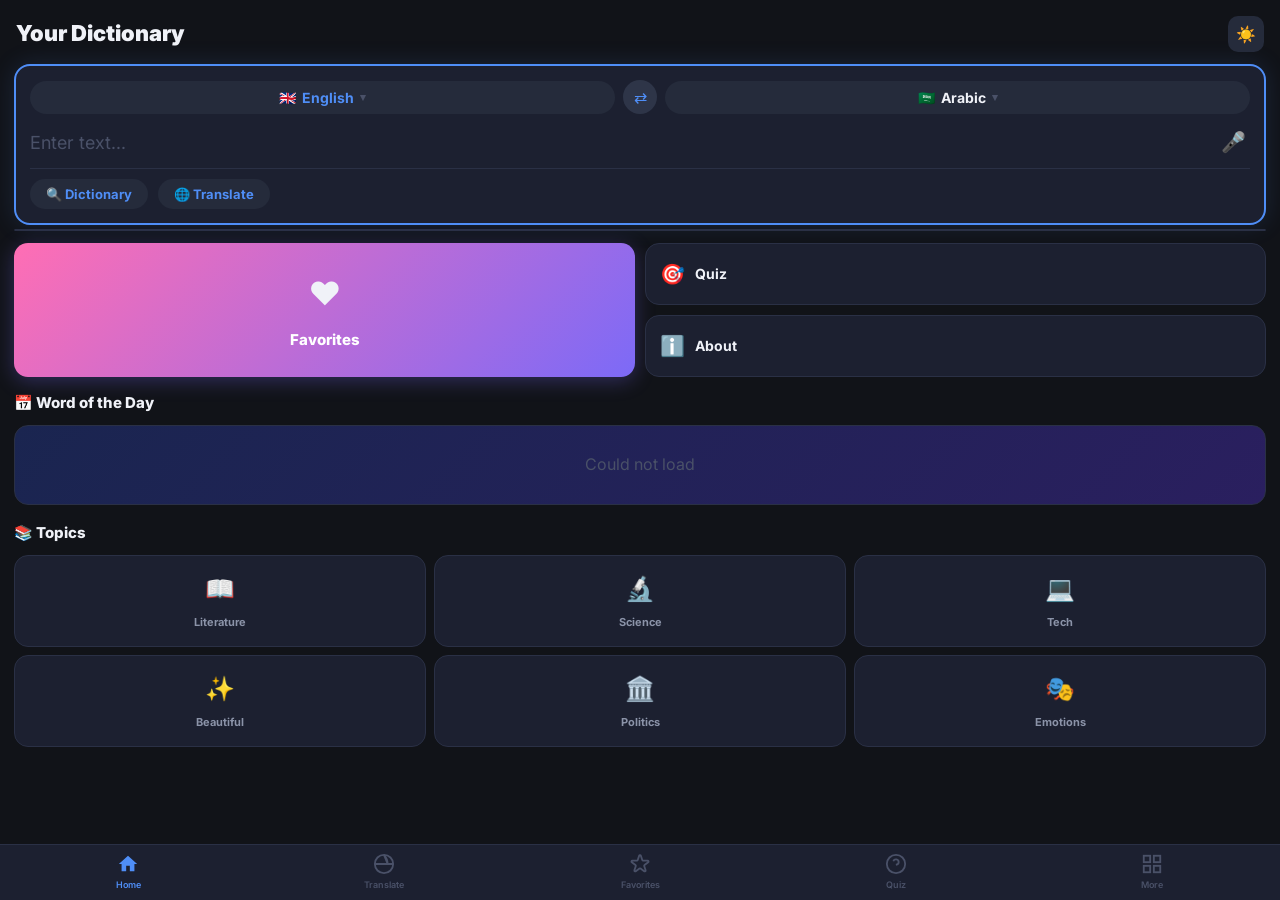
==== commit dee575c9: "Add files via upload" ====
--- a/app/src/main/assets/www/index.html
+++ b/app/src/main/assets/www/index.html
@@ -7,104 +7,135 @@
 <link rel="stylesheet" href="style.css">
 <link href="https://fonts.googleapis.com/css2?family=Inter:wght@400;500;600;700;800;900&display=swap" rel="stylesheet">
 </head>
-<body class="light">
+<body class="dark">
 
-<div class="topbar">
-  <div class="logo-row">
-    <div class="app-logo">
-      <svg viewBox="0 0 40 40" width="36" height="36">
-        <defs>
-          <linearGradient id="lg" x1="0%" y1="0%" x2="100%" y2="100%">
-            <stop offset="0%" style="stop-color:#ff6eb4"/>
-            <stop offset="50%" style="stop-color:#7c3aed"/>
-            <stop offset="100%" style="stop-color:#2563eb"/>
-          </linearGradient>
-        </defs>
-        <rect width="40" height="40" rx="10" fill="url(#lg)"/>
-        <g fill="none" stroke="white" stroke-linecap="round">
-          <line x1="20" y1="28" x2="8" y2="28" stroke-width="2.2"/>
-          <line x1="20" y1="28" x2="32" y2="28" stroke-width="2.2"/>
-          <line x1="20" y1="28" x2="20" y2="16" stroke-width="1.8"/>
-          <path d="M8 28 Q10 18 20 16" stroke-width="1.8"/>
-          <path d="M10 25 Q12 17 20 16" stroke-width="1.4" opacity="0.8"/>
-          <path d="M12 24 Q14 18 20 16" stroke-width="1" opacity="0.6"/>
-          <path d="M32 28 Q30 18 20 16" stroke-width="1.8"/>
-          <path d="M30 25 Q28 17 20 16" stroke-width="1.4" opacity="0.8"/>
-          <path d="M28 24 Q26 18 20 16" stroke-width="1" opacity="0.6"/>
-        </g>
-      </svg>
-    </div>
-    <div class="logo-text-wrap">
-      <span class="logo-main">Your</span>
-      <span class="logo-main bold">Dictionary</span>
-    </div>
-  </div>
-  <button class="theme-btn" onclick="toggleTheme()" id="themeBtn">🌙</button>
-</div>
-
-<div class="search-hero">
-  <div class="search-inner">
-    <div class="search-box">
-      <svg class="s-ic" viewBox="0 0 24 24" fill="none" stroke="currentColor" stroke-width="2.5"><circle cx="11" cy="11" r="7"/><line x1="16.5" y1="16.5" x2="22" y2="22"/></svg>
-      <input type="text" id="searchInput" placeholder="Search in English..." autocomplete="off" spellcheck="false">
-      <button class="s-clear" id="clearBtn" onclick="clearSearch()" style="display:none">✕</button>
-      <button class="s-go" onclick="doSearch()">Search</button>
-    </div>
-    <div class="sugg-box" id="suggBox"></div>
+<!-- TOP -->
+<div class="top-bar">
+  <span class="app-title">Your Dictionary</span>
+  <div class="top-actions">
+    <button class="icon-btn" onclick="toggleTheme()" id="themeBtn">☀️</button>
   </div>
 </div>
 
-<div id="homeView">
-  <div class="section">
-    <div class="sec-title">📅 Word of the Day</div>
-    <div class="wod-card" id="wodCard"><div class="center-spin"><div class="spin white"></div></div></div>
+<!-- MAIN SEARCH/TRANSLATE BOX -->
+<div class="main-card" id="mainCard">
+  <div class="lang-row">
+    <button class="lang-pill active-lang" id="fromBtn" onclick="openLangPicker('from')">
+      <span id="fromFlag">🇬🇧</span>
+      <span id="fromName">English</span>
+      <span class="arrow">▾</span>
+    </button>
+    <button class="swap-circle" onclick="swapLangs()">⇄</button>
+    <button class="lang-pill" id="toBtn" onclick="openLangPicker('to')">
+      <span id="toFlag">🇸🇦</span>
+      <span id="toName">Arabic</span>
+      <span class="arrow">▾</span>
+    </button>
+  </div>
+  <div class="input-row">
+    <input type="text" id="mainInput" placeholder="Enter text..." autocomplete="off" spellcheck="false">
+    <button class="mic-btn">🎤</button>
+  </div>
+  <div class="input-actions">
+    <button class="action-link" onclick="doSearch()">🔍 Dictionary</button>
+    <button class="action-link" onclick="doTranslate()">🌐 Translate</button>
+    <button class="clear-x" id="clearX" onclick="clearMain()" style="display:none">✕</button>
+  </div>
+</div>
+
+<!-- SUGGESTIONS -->
+<div class="sugg-list" id="suggList"></div>
+
+<!-- RESULT AREA -->
+<div id="resultArea" style="display:none">
+  <div class="result-tabs">
+    <button class="rtab active" id="dictTab" onclick="showTab('dict')">Dictionary</button>
+    <button class="rtab" id="transTab" onclick="showTab('trans')">Translation</button>
+  </div>
+  <div id="dictResult"></div>
+  <div id="transResult" style="display:none"></div>
+</div>
+
+<!-- HOME CONTENT -->
+<div id="homeContent">
+  <!-- QUICK FEATURES -->
+  <div class="features-grid">
+    <div class="feat-big" onclick="location.href='favorites.html'">
+      <span class="feat-icon">❤️</span>
+      <span class="feat-lbl">Favorites</span>
+    </div>
+    <div class="feat-col">
+      <div class="feat-small" onclick="location.href='quiz.html'">
+        <span>🎯</span><span>Quiz</span>
+      </div>
+      <div class="feat-small" onclick="location.href='about.html'">
+        <span>ℹ️</span><span>About</span>
+      </div>
+    </div>
   </div>
 
-  <div class="section" id="recentSec" style="display:none">
-    <div class="sec-row">
-      <span class="sec-title">🕐 Recent Searches</span>
-      <button class="link-btn" onclick="clearRecent()">Clear all</button>
+  <!-- WORD OF DAY -->
+  <div class="section-block">
+    <div class="sec-hdr">
+      <span class="sec-ttl">📅 Word of the Day</span>
     </div>
-    <div class="chip-row" id="recentChips"></div>
+    <div class="wod-card" id="wodCard">
+      <div class="loading-c"><div class="spin"></div></div>
+    </div>
   </div>
 
-  <div class="section">
-    <div class="sec-title">📚 Browse Topics</div>
-    <div class="topic-grid">
-      <div class="topic-card" onclick="doSearch('ephemeral')"><span>📖</span><b>Literature</b></div>
-      <div class="topic-card" onclick="doSearch('hypothesis')"><span>🔬</span><b>Science</b></div>
-      <div class="topic-card" onclick="doSearch('algorithm')"><span>💻</span><b>Technology</b></div>
-      <div class="topic-card" onclick="doSearch('serendipity')"><span>✨</span><b>Beautiful</b></div>
-      <div class="topic-card" onclick="doSearch('democracy')"><span>🏛️</span><b>Politics</b></div>
-      <div class="topic-card" onclick="doSearch('melancholy')"><span>🎭</span><b>Emotions</b></div>
+  <!-- RECENT -->
+  <div class="section-block" id="recentBlock" style="display:none">
+    <div class="sec-hdr">
+      <span class="sec-ttl">🕐 Recent</span>
+      <button class="sec-action" onclick="clearRecent()">Clear</button>
+    </div>
+    <div class="chip-wrap" id="recentChips"></div>
+  </div>
+
+  <!-- CATEGORIES -->
+  <div class="section-block">
+    <div class="sec-hdr"><span class="sec-ttl">📚 Topics</span></div>
+    <div class="cat-grid">
+      <div class="cat-tile" onclick="doSearch('ephemeral')"><span>📖</span><b>Literature</b></div>
+      <div class="cat-tile" onclick="doSearch('hypothesis')"><span>🔬</span><b>Science</b></div>
+      <div class="cat-tile" onclick="doSearch('algorithm')"><span>💻</span><b>Tech</b></div>
+      <div class="cat-tile" onclick="doSearch('eloquence')"><span>✨</span><b>Beautiful</b></div>
+      <div class="cat-tile" onclick="doSearch('democracy')"><span>🏛️</span><b>Politics</b></div>
+      <div class="cat-tile" onclick="doSearch('melancholy')"><span>🎭</span><b>Emotions</b></div>
     </div>
   </div>
 </div>
 
-<div id="resultView" style="display:none">
-  <div class="result-container" id="resultContent"></div>
+<!-- LANG PICKER MODAL -->
+<div class="modal-overlay" id="langModal" onclick="closeLangPicker()" style="display:none">
+  <div class="modal-sheet" onclick="event.stopPropagation()">
+    <div class="modal-hdr">Select Language</div>
+    <div id="langList"></div>
+  </div>
 </div>
 
-<nav class="bottom-nav">
-  <a class="bn active" href="index.html" onclick="goHome(event)">
+<!-- BOTTOM NAV -->
+<nav class="bnav">
+  <a class="bni active" href="index.html">
     <svg viewBox="0 0 24 24" fill="currentColor" width="22"><path d="M10 20v-6h4v6h5v-8h3L12 3 2 12h3v8z"/></svg>
     <span>Home</span>
   </a>
-  <a class="bn" href="translate.html">
-    <svg viewBox="0 0 24 24" fill="none" stroke="currentColor" stroke-width="2" width="22"><circle cx="12" cy="12" r="10"/><path d="M2 12h20M12 2a15.3 15.3 0 0 1 4 10 15.3 15.3 0 0 1-4 10z"/></svg>
+  <a class="bni" href="translate.html">
+    <svg viewBox="0 0 24 24" fill="none" stroke="currentColor" stroke-width="2" width="22"><circle cx="12" cy="12" r="10"/><path d="M2 12h20M12 2a15.3 15.3 0 0 1 4 10z"/></svg>
     <span>Translate</span>
   </a>
-  <a class="bn" href="favorites.html">
-    <svg viewBox="0 0 24 24" fill="none" stroke="currentColor" stroke-width="2" width="22"><path d="M20.84 4.61a5.5 5.5 0 0 0-7.78 0L12 5.67l-1.06-1.06a5.5 5.5 0 0 0-7.78 7.78l1.06 1.06L12 21.23l7.78-7.78 1.06-1.06a5.5 5.5 0 0 0 0-7.78z"/></svg>
+  <a class="bni" href="favorites.html">
+    <svg viewBox="0 0 24 24" fill="none" stroke="currentColor" stroke-width="2" width="22"><path d="M11.049 2.927c.3-.921 1.603-.921 1.902 0l1.519 4.674a1 1 0 0 0 .95.69h4.915c.969 0 1.371 1.24.588 1.81l-3.976 2.888a1 1 0 0 0-.363 1.118l1.518 4.674c.3.922-.755 1.688-1.538 1.118l-3.976-2.888a1 1 0 0 0-1.176 0l-3.976 2.888c-.783.57-1.838-.197-1.538-1.118l1.518-4.674a1 1 0 0 0-.363-1.118l-3.976-2.888c-.784-.57-.38-1.81.588-1.81h4.914a1 1 0 0 0 .951-.69l1.519-4.674z"/></svg>
     <span>Favorites</span>
   </a>
-  <a class="bn" href="quiz.html">
+  <a class="bni" href="quiz.html">
     <svg viewBox="0 0 24 24" fill="none" stroke="currentColor" stroke-width="2" width="22"><circle cx="12" cy="12" r="10"/><path d="M9.09 9a3 3 0 0 1 5.83 1c0 2-3 3-3 3"/><line x1="12" y1="17" x2="12.01" y2="17"/></svg>
     <span>Quiz</span>
   </a>
-  <a class="bn" href="about.html">
-    <svg viewBox="0 0 24 24" fill="none" stroke="currentColor" stroke-width="2" width="22"><circle cx="12" cy="12" r="10"/><line x1="12" y1="8" x2="12" y2="12"/><line x1="12" y1="16" x2="12.01" y2="16"/></svg>
-    <span>About</span>
+  <a class="bni" href="about.html">
+    <svg viewBox="0 0 24 24" fill="none" stroke="currentColor" stroke-width="2" width="22"><rect x="3" y="3" width="7" height="7"/><rect x="14" y="3" width="7" height="7"/><rect x="14" y="14" width="7" height="7"/><rect x="3" y="14" width="7" height="7"/></svg>
+    <span>More</span>
   </a>
 </nav>
 
--- a/app/src/main/assets/www/style.css
+++ b/app/src/main/assets/www/style.css
@@ -1,193 +1,223 @@
 *,*::before,*::after{box-sizing:border-box;margin:0;padding:0}
 
 :root{
-  --grad-start:#ff6eb4;
-  --grad-mid:#7c3aed;
-  --grad-end:#2563eb;
-  --primary:#2563eb;
-  --primary-dark:#1d4ed8;
-  --accent:#7c3aed;
-  --bg:#f3f4f8;
+  --bg:#111318;
+  --surface:#1c2030;
+  --surface2:#252b3b;
+  --surface3:#2e3548;
+  --primary:#4f8ef7;
+  --primary2:#7c6af7;
+  --accent:#ff6eb4;
+  --text:#f0f2f8;
+  --text2:#8b93a8;
+  --text3:#4a5168;
+  --border:#2a3045;
+  --green:#3dd68c;
+  --red:#f75555;
+  --r:14px;
+  --shadow:0 4px 20px rgba(0,0,0,0.4);
+}
+body.light{
+  --bg:#f0f2f8;
   --surface:#ffffff;
-  --surface2:#f0f2f8;
-  --text:#0f172a;
-  --text2:#4b5563;
-  --text3:#9ca3af;
-  --border:#e5e7eb;
-  --r:14px;
-  --shadow:0 2px 12px rgba(37,99,235,0.08);
+  --surface2:#f5f6fb;
+  --surface3:#ebedf5;
+  --text:#0d1117;
+  --text2:#5a6282;
+  --text3:#a0a8c0;
+  --border:#e0e4f0;
+  --shadow:0 4px 20px rgba(0,0,0,0.08);
 }
-body.dark{
-  --bg:#0d1117;
-  --surface:#161b22;
-  --surface2:#1c2333;
-  --text:#e6edf3;
-  --text2:#8b949e;
-  --text3:#484f58;
-  --border:#30363d;
-  --shadow:0 2px 12px rgba(0,0,0,0.3);
-}
 
 body{font-family:'Inter',sans-serif;background:var(--bg);color:var(--text);line-height:1.6;padding-bottom:68px;min-height:100vh;transition:background .2s,color .2s;-webkit-tap-highlight-color:transparent}
 
-/* TOPBAR */
-.topbar{background:linear-gradient(135deg,var(--grad-start),var(--grad-mid),var(--grad-end));padding:12px 16px;display:flex;align-items:center;justify-content:space-between;position:sticky;top:0;z-index:100}
-.logo-row{display:flex;align-items:center;gap:10px}
-.logo-text-wrap{display:flex;flex-direction:column;line-height:1.1}
-.logo-main{color:white;font-size:15px;font-weight:600;opacity:.9}
-.logo-main.bold{font-size:18px;font-weight:900;opacity:1}
-.theme-btn{background:rgba(255,255,255,.2);border:none;border-radius:8px;width:34px;height:34px;cursor:pointer;font-size:16px;color:white}
-
-/* SEARCH HERO */
-.search-hero{background:linear-gradient(135deg,var(--grad-start),var(--grad-mid),var(--grad-end));padding:0 14px 18px;position:sticky;top:62px;z-index:99}
-.search-inner{max-width:700px;margin:0 auto}
-.search-box{display:flex;align-items:center;gap:8px;background:var(--surface);border-radius:50px;padding:10px 10px 10px 16px;box-shadow:0 6px 24px rgba(0,0,0,.15)}
-.s-ic{width:18px;height:18px;color:var(--text3);flex-shrink:0}
-.search-box input{flex:1;border:none;outline:none;font-size:16px;font-family:inherit;background:transparent;color:var(--text)}
-.search-box input::placeholder{color:var(--text3)}
-.s-clear{background:none;border:none;color:var(--text3);cursor:pointer;font-size:13px;padding:2px 6px}
-.s-go{background:linear-gradient(135deg,var(--grad-mid),var(--grad-end));color:#fff;border:none;border-radius:40px;padding:9px 20px;font-size:14px;font-weight:700;cursor:pointer;font-family:inherit;white-space:nowrap}
+/* TOP BAR */
+.top-bar{padding:16px 16px 12px;display:flex;align-items:center;justify-content:space-between}
+.app-title{font-size:22px;font-weight:900;color:var(--text)}
+.top-actions{display:flex;gap:8px}
+.icon-btn{background:var(--surface2);border:none;border-radius:10px;width:36px;height:36px;cursor:pointer;font-size:16px;display:flex;align-items:center;justify-content:center;color:var(--text)}
+
+/* MAIN CARD */
+.main-card{margin:0 14px 4px;background:var(--surface);border-radius:16px;padding:14px;border:2px solid var(--primary);box-shadow:0 0 24px rgba(79,142,247,.15)}
+.lang-row{display:flex;align-items:center;justify-content:space-between;margin-bottom:12px;gap:8px}
+.lang-pill{flex:1;display:flex;align-items:center;gap:6px;background:var(--surface2);border:none;border-radius:50px;padding:8px 14px;cursor:pointer;font-family:inherit;font-size:14px;font-weight:700;color:var(--text);justify-content:center}
+.lang-pill .arrow{color:var(--text3);font-size:11px}
+.active-lang{color:var(--primary)}
+.swap-circle{background:var(--surface3);border:none;border-radius:50%;width:34px;height:34px;cursor:pointer;font-size:16px;color:var(--primary);flex-shrink:0;display:flex;align-items:center;justify-content:center}
+.input-row{display:flex;align-items:center;gap:10px;margin-bottom:10px}
+.input-row input{flex:1;background:transparent;border:none;outline:none;font-size:18px;font-family:inherit;color:var(--text);caret-color:var(--primary)}
+.input-row input::placeholder{color:var(--text3)}
+.mic-btn{background:none;border:none;cursor:pointer;font-size:20px;padding:4px}
+.input-actions{display:flex;align-items:center;gap:10px;padding-top:10px;border-top:1px solid var(--border)}
+.action-link{background:var(--surface2);border:none;border-radius:50px;padding:7px 16px;font-size:13px;font-weight:700;cursor:pointer;font-family:inherit;color:var(--primary)}
+.clear-x{background:none;border:none;color:var(--text3);cursor:pointer;font-size:16px;margin-left:auto}
 
 /* SUGGESTIONS */
-.sugg-box{display:none;background:var(--surface);border-radius:12px;margin-top:6px;overflow:hidden;box-shadow:var(--shadow)}
-.sugg-item{display:flex;align-items:center;gap:10px;padding:12px 16px;cursor:pointer;font-size:14px;color:var(--text);border-bottom:1px solid var(--border)}
+.sugg-list{margin:4px 14px 0;background:var(--surface);border-radius:12px;overflow:hidden;border:1px solid var(--border)}
+.sugg-item{display:flex;align-items:center;gap:10px;padding:12px 16px;cursor:pointer;border-bottom:1px solid var(--border);font-size:14px;color:var(--text)}
 .sugg-item:last-child{border-bottom:none}
 .sugg-item:active{background:var(--surface2)}
-.sugg-icon{color:var(--text3);font-size:12px}
-
-/* SECTIONS */
-.section{padding:16px 14px 0;max-width:700px;margin:0 auto}
-.sec-title{font-size:14px;font-weight:800;color:var(--text);margin-bottom:12px}
-.sec-row{display:flex;justify-content:space-between;align-items:center;margin-bottom:12px}
-.link-btn{background:none;border:none;color:var(--primary);font-size:13px;font-weight:600;cursor:pointer;font-family:inherit}
-
-/* WOD */
-.wod-card{background:linear-gradient(135deg,var(--grad-start) 0%,var(--grad-mid) 50%,var(--grad-end) 100%);border-radius:var(--r);padding:20px;color:#fff;box-shadow:0 4px 20px rgba(124,58,237,.3)}
-.wod-badge{display:inline-block;background:rgba(255,255,255,.2);border-radius:50px;padding:3px 12px;font-size:11px;font-weight:700;text-transform:uppercase;letter-spacing:1px;margin-bottom:10px}
-.wod-word{font-size:28px;font-weight:900;margin-bottom:4px}
-.wod-ph{font-size:13px;color:rgba(255,255,255,.7);margin-bottom:8px}
-.wod-pos{display:inline-block;background:rgba(255,255,255,.15);border-radius:6px;padding:2px 10px;font-size:12px;font-weight:600;font-style:italic;margin-bottom:10px}
-.wod-def{font-size:15px;line-height:1.65;margin-bottom:8px;color:rgba(255,255,255,.93)}
-.wod-ex{font-size:13px;color:rgba(255,255,255,.65);font-style:italic;margin-bottom:16px}
-.wod-btn{background:rgba(255,255,255,.2);color:#fff;border:1px solid rgba(255,255,255,.3);border-radius:50px;padding:9px 20px;font-size:14px;font-weight:700;cursor:pointer;font-family:inherit}
-
-/* CHIPS */
-.chip-row{display:flex;flex-wrap:wrap;gap:8px;padding-bottom:4px}
-.chip{background:var(--surface);border:1px solid var(--border);border-radius:50px;padding:7px 14px;font-size:13px;cursor:pointer;font-family:inherit;color:var(--text);font-weight:500}
-.chip:active{background:rgba(37,99,235,.1);border-color:var(--primary);color:var(--primary)}
-
-/* TOPICS */
-.topic-grid{display:grid;grid-template-columns:repeat(3,1fr);gap:10px;padding-bottom:4px}
-.topic-card{background:var(--surface);border-radius:var(--r);padding:14px 8px;text-align:center;cursor:pointer;box-shadow:var(--shadow);display:flex;flex-direction:column;align-items:center;gap:6px;border:1px solid var(--border)}
-.topic-card:active{border-color:var(--primary);background:rgba(37,99,235,.05)}
-.topic-card span{font-size:26px}
-.topic-card b{font-size:11px;font-weight:700;color:var(--text2)}
-
-/* RESULT */
-.result-container{padding:0 14px 16px;max-width:700px;margin:0 auto}
-.back-btn{display:flex;align-items:center;gap:6px;background:none;border:none;color:var(--primary);font-size:15px;font-weight:700;cursor:pointer;font-family:inherit;padding:14px 0 10px}
-.result-top{background:var(--surface);border-radius:var(--r);padding:18px;margin-bottom:10px;box-shadow:var(--shadow)}
-.rw-row{display:flex;align-items:flex-start;justify-content:space-between;gap:12px;margin-bottom:10px}
-.rword{font-size:30px;font-weight:900;color:var(--text)}
-.r-actions{display:flex;gap:8px;flex-shrink:0;padding-top:4px}
-.r-action{width:36px;height:36px;border-radius:50%;border:1px solid var(--border);background:var(--surface2);cursor:pointer;display:flex;align-items:center;justify-content:center;font-size:17px}
-.r-action.active{background:#fff0f6;border-color:#f43f5e}
-.ph-row{display:flex;flex-wrap:wrap;gap:8px}
-.ph-item{display:flex;align-items:center;gap:6px;cursor:pointer;background:var(--surface2);border-radius:50px;padding:5px 12px;border:1px solid var(--border)}
-.ph-flag{font-size:14px}
-.ph-label{font-size:11px;font-weight:800;color:var(--primary);text-transform:uppercase}
-.ph-text{font-size:13px;color:var(--text2)}
-.ph-sound{font-size:13px;color:#f43f5e}
-
-.meaning-card{background:var(--surface);border-radius:var(--r);padding:16px;margin-bottom:10px;box-shadow:var(--shadow)}
-.m-pos{display:inline-block;background:linear-gradient(135deg,rgba(124,58,237,.12),rgba(37,99,235,.12));color:var(--primary);border-radius:6px;padding:3px 12px;font-size:11px;font-weight:800;text-transform:uppercase;letter-spacing:1px;margin-bottom:14px}
-.def-row{margin-bottom:13px;padding-bottom:13px;border-bottom:1px solid var(--border)}
-.def-row:last-of-type{border-bottom:none;margin-bottom:0;padding-bottom:0}
-.def-n{font-size:11px;font-weight:700;color:var(--accent);margin-bottom:3px}
-.def-t{font-size:15px;line-height:1.65;color:var(--text)}
-.def-e{font-size:13px;color:var(--text2);font-style:italic;margin-top:5px;line-height:1.5}
-
-.tags-card{background:var(--surface);border-radius:var(--r);padding:14px 16px;margin-bottom:10px;box-shadow:var(--shadow)}
+.sugg-ic{color:var(--text3);font-size:12px}
+
+/* RESULT AREA */
+#resultArea{margin:12px 14px 0}
+.result-tabs{display:flex;background:var(--surface);border-radius:12px;padding:4px;margin-bottom:10px;gap:4px}
+.rtab{flex:1;background:transparent;border:none;border-radius:9px;padding:10px;font-size:14px;font-weight:700;cursor:pointer;font-family:inherit;color:var(--text2);transition:all .2s}
+.rtab.active{background:var(--primary);color:#fff}
+
+/* DICT RESULT */
+.dict-header{background:var(--surface);border-radius:var(--r);padding:16px;margin-bottom:8px;box-shadow:var(--shadow)}
+.dict-word-row{display:flex;align-items:flex-start;justify-content:space-between;gap:12px;margin-bottom:10px}
+.dict-word{font-size:28px;font-weight:900;color:var(--text)}
+.dict-acts{display:flex;gap:8px;flex-shrink:0}
+.dact{width:36px;height:36px;border-radius:50%;background:var(--surface2);border:1px solid var(--border);cursor:pointer;display:flex;align-items:center;justify-content:center;font-size:16px}
+.dact.fav-on{background:rgba(255,110,180,.15);border-color:var(--accent)}
+.ph-chips{display:flex;flex-wrap:wrap;gap:8px}
+.ph-chip{display:flex;align-items:center;gap:6px;background:var(--surface2);border-radius:50px;padding:5px 12px;border:1px solid var(--border);cursor:pointer}
+.ph-cc{font-size:14px}
+.ph-lbl{font-size:11px;font-weight:800;color:var(--primary);text-transform:uppercase}
+.ph-ipa{font-size:13px;color:var(--text2)}
+.ph-play{font-size:12px;color:var(--red)}
+
+.meaning-card{background:var(--surface);border-radius:var(--r);padding:14px 16px;margin-bottom:8px;box-shadow:var(--shadow)}
+.mpos{display:inline-block;background:rgba(79,142,247,.15);color:var(--primary);border-radius:6px;padding:3px 12px;font-size:11px;font-weight:800;text-transform:uppercase;letter-spacing:1px;margin-bottom:12px}
+.def-item{margin-bottom:12px;padding-bottom:12px;border-bottom:1px solid var(--border)}
+.def-item:last-of-type{border-bottom:none;margin-bottom:0;padding-bottom:0}
+.def-num{font-size:11px;font-weight:700;color:var(--primary2);margin-bottom:3px}
+.def-txt{font-size:15px;line-height:1.65;color:var(--text)}
+.def-ex{font-size:13px;color:var(--text2);font-style:italic;margin-top:5px;line-height:1.5;padding-left:10px;border-left:2px solid var(--border)}
+
+.tags-card{background:var(--surface);border-radius:var(--r);padding:12px 16px;margin-bottom:8px;box-shadow:var(--shadow)}
 .tags-lbl{font-size:11px;font-weight:800;color:var(--text3);text-transform:uppercase;letter-spacing:1px;margin-bottom:10px}
 .tags-row{display:flex;flex-wrap:wrap;gap:8px}
 .wtag{background:var(--surface2);border:1px solid var(--border);border-radius:50px;padding:5px 13px;font-size:13px;font-weight:500;cursor:pointer;color:var(--text)}
-.wtag:active{background:rgba(37,99,235,.1);border-color:var(--primary);color:var(--primary)}
-.wtag.ant:active{background:rgba(244,63,94,.1);border-color:#f43f5e;color:#f43f5e}
+.wtag:active{background:rgba(79,142,247,.15);border-color:var(--primary);color:var(--primary)}
+
+/* TRANS RESULT */
+.trans-card{background:var(--surface);border-radius:var(--r);padding:16px;box-shadow:var(--shadow)}
+.trans-lbl{font-size:11px;font-weight:800;color:var(--text3);text-transform:uppercase;letter-spacing:1px;margin-bottom:10px}
+.trans-txt{font-size:20px;line-height:1.6;color:var(--text);font-weight:600}
+.trans-acts{display:flex;gap:8px;margin-top:12px;padding-top:12px;border-top:1px solid var(--border)}
+.trans-acts button{background:var(--surface2);border:1px solid var(--border);border-radius:50px;padding:7px 16px;font-size:12px;font-weight:700;cursor:pointer;font-family:inherit;color:var(--text2)}
+
+/* HOME */
+#homeContent{padding:12px 14px 0}
+
+.features-grid{display:grid;grid-template-columns:1fr 1fr;gap:10px;margin-bottom:14px}
+.feat-big{background:linear-gradient(135deg,#ff6eb4,#7c6af7);border-radius:var(--r);padding:20px;cursor:pointer;display:flex;flex-direction:column;align-items:center;justify-content:center;gap:8px;box-shadow:0 4px 20px rgba(124,106,247,.3)}
+.feat-big .feat-icon{font-size:32px}
+.feat-big .feat-lbl{font-size:15px;font-weight:800;color:#fff}
+.feat-col{display:flex;flex-direction:column;gap:10px}
+.feat-small{background:var(--surface);border-radius:var(--r);padding:14px;cursor:pointer;display:flex;align-items:center;gap:10px;font-size:14px;font-weight:700;color:var(--text);border:1px solid var(--border)}
+.feat-small span:first-child{font-size:20px}
+
+.section-block{margin-bottom:16px}
+.sec-hdr{display:flex;align-items:center;justify-content:space-between;margin-bottom:10px}
+.sec-ttl{font-size:15px;font-weight:800;color:var(--text)}
+.sec-action{background:none;border:none;color:var(--primary);font-size:13px;font-weight:600;cursor:pointer;font-family:inherit}
+
+/* WOD */
+.wod-card{background:linear-gradient(135deg,#1a2550,#2a1f5f);border-radius:var(--r);padding:18px;border:1px solid var(--border)}
+.wod-badge{display:inline-flex;align-items:center;gap:6px;background:rgba(79,142,247,.2);border-radius:50px;padding:3px 12px;font-size:11px;font-weight:700;color:var(--primary);text-transform:uppercase;letter-spacing:1px;margin-bottom:10px}
+.wod-word{font-size:26px;font-weight:900;color:#fff;margin-bottom:4px}
+.wod-ph{font-size:13px;color:rgba(255,255,255,.6);margin-bottom:6px}
+.wod-pos{display:inline-block;background:rgba(255,255,255,.1);border-radius:6px;padding:2px 10px;font-size:12px;font-style:italic;color:rgba(255,255,255,.8);margin-bottom:10px}
+.wod-def{font-size:15px;line-height:1.65;color:rgba(255,255,255,.85);margin-bottom:8px}
+.wod-ex{font-size:13px;color:rgba(255,255,255,.55);font-style:italic;margin-bottom:14px;padding-left:10px;border-left:2px solid rgba(255,255,255,.2)}
+.wod-btn{background:var(--primary);color:#fff;border:none;border-radius:50px;padding:9px 20px;font-size:14px;font-weight:700;cursor:pointer;font-family:inherit}
+
+/* CHIPS */
+.chip-wrap{display:flex;flex-wrap:wrap;gap:8px}
+.chip{background:var(--surface);border:1px solid var(--border);border-radius:50px;padding:7px 14px;font-size:13px;cursor:pointer;font-family:inherit;color:var(--text);font-weight:500}
+.chip:active{background:rgba(79,142,247,.15);border-color:var(--primary);color:var(--primary)}
+
+/* CATEGORIES */
+.cat-grid{display:grid;grid-template-columns:repeat(3,1fr);gap:8px}
+.cat-tile{background:var(--surface);border-radius:var(--r);padding:14px 8px;text-align:center;cursor:pointer;display:flex;flex-direction:column;align-items:center;gap:6px;border:1px solid var(--border)}
+.cat-tile:active{border-color:var(--primary);background:rgba(79,142,247,.08)}
+.cat-tile span{font-size:24px}
+.cat-tile b{font-size:11px;font-weight:700;color:var(--text2)}
+
+/* LANG MODAL */
+.modal-overlay{position:fixed;inset:0;background:rgba(0,0,0,.6);z-index:500;display:flex;align-items:flex-end}
+.modal-sheet{background:var(--surface);border-radius:20px 20px 0 0;width:100%;padding:20px 0;max-height:60vh;overflow-y:auto}
+.modal-hdr{font-size:16px;font-weight:800;color:var(--text);padding:0 20px 14px;border-bottom:1px solid var(--border);margin-bottom:8px}
+.lang-option{display:flex;align-items:center;gap:12px;padding:13px 20px;cursor:pointer;font-size:15px;font-weight:600;color:var(--text)}
+.lang-option:active{background:var(--surface2)}
+.lang-option.selected{color:var(--primary)}
+
+/* LOADING */
+.loading-c{display:flex;justify-content:center;padding:24px}
+.spin{width:28px;height:28px;border:3px solid var(--border);border-top-color:var(--primary);border-radius:50%;animation:spin .8s linear infinite}
+.spin.white{border-color:rgba(255,255,255,.2);border-top-color:#fff}
+@keyframes spin{to{transform:rotate(360deg)}}
 
 /* BUTTONS */
-.btn-grad{background:linear-gradient(135deg,var(--grad-mid),var(--grad-end));color:#fff;border:none;border-radius:50px;padding:13px 28px;font-size:15px;font-weight:700;cursor:pointer;font-family:inherit;width:100%}
-.btn-outline{background:transparent;color:var(--primary);border:2px solid var(--primary);border-radius:50px;padding:10px 22px;font-size:14px;font-weight:700;cursor:pointer;font-family:inherit}
-
-/* LOADING */
-.center-spin{display:flex;justify-content:center;padding:30px}
-.spin{width:30px;height:30px;border:3px solid rgba(255,255,255,.25);border-top-color:#fff;border-radius:50%;animation:spin .8s linear infinite}
-.spin.dark{border-color:var(--border);border-top-color:var(--primary)}
-@keyframes spin{to{transform:rotate(360deg)}}
+.btn-primary{background:var(--primary);color:#fff;border:none;border-radius:50px;padding:13px 28px;font-size:15px;font-weight:700;cursor:pointer;font-family:inherit;width:100%}
 
 /* ERROR */
-.err-box{background:var(--surface);border-radius:var(--r);padding:40px 20px;text-align:center;box-shadow:var(--shadow);margin:16px 0}
-.err-box .ico{font-size:48px;margin-bottom:12px}
-.err-box h3{font-size:18px;font-weight:800;margin-bottom:8px}
-.err-box p{color:var(--text2);font-size:14px;margin-bottom:20px}
+.err-card{background:var(--surface);border-radius:var(--r);padding:36px 20px;text-align:center}
+.err-ico{font-size:44px;margin-bottom:12px}
+.err-card h3{font-size:17px;font-weight:800;margin-bottom:8px}
+.err-card p{color:var(--text2);font-size:14px;margin-bottom:20px}
 
 /* BOTTOM NAV */
-.bottom-nav{position:fixed;bottom:0;left:0;right:0;z-index:200;background:var(--surface);border-top:1px solid var(--border);display:flex;box-shadow:0 -2px 10px rgba(0,0,0,.06)}
-.bn{flex:1;display:flex;flex-direction:column;align-items:center;justify-content:center;padding:8px 4px;text-decoration:none;color:var(--text3);font-size:9px;font-weight:600;gap:3px;transition:color .15s}
-.bn.active{color:var(--primary)}
-.bn svg{transition:color .15s}
-
-/* PAGE TOPBAR */
-.page-bar{background:linear-gradient(135deg,var(--grad-start),var(--grad-mid),var(--grad-end));display:flex;align-items:center;gap:14px;padding:14px 16px;position:sticky;top:0;z-index:100}
-.page-back{background:none;border:none;color:#fff;cursor:pointer;font-size:22px;padding:0;line-height:1;font-weight:300}
-.page-ttl{color:#fff;font-size:18px;font-weight:800}
-
-/* PAGE CONTENT */
+.bnav{position:fixed;bottom:0;left:0;right:0;z-index:200;background:var(--surface);border-top:1px solid var(--border);display:flex}
+.bni{flex:1;display:flex;flex-direction:column;align-items:center;justify-content:center;padding:8px 4px;text-decoration:none;color:var(--text3);font-size:9px;font-weight:600;gap:3px;transition:color .15s}
+.bni.active{color:var(--primary)}
+
+/* PAGE TOP */
+.page-top{background:var(--surface);border-bottom:1px solid var(--border);display:flex;align-items:center;gap:14px;padding:14px 16px;position:sticky;top:0;z-index:100}
+.page-back{background:none;border:none;color:var(--text);cursor:pointer;font-size:22px;padding:0;line-height:1}
+.page-ttl{font-size:18px;font-weight:800;color:var(--text)}
 .page-wrap{padding:16px 14px;max-width:700px;margin:0 auto}
 
-/* CARDS */
-.card{background:var(--surface);border-radius:var(--r);padding:16px;box-shadow:var(--shadow);margin-bottom:12px}
-.card-title{font-size:13px;font-weight:800;color:var(--text);margin-bottom:14px;text-transform:uppercase;letter-spacing:.5px}
-
-/* LANG BAR */
-.lang-bar{display:flex;align-items:center;gap:10px;margin-bottom:12px}
+/* CARD */
+.card{background:var(--surface);border-radius:var(--r);padding:16px;box-shadow:var(--shadow);margin-bottom:12px;border:1px solid var(--border)}
+.card-ttl{font-size:12px;font-weight:800;color:var(--text3);text-transform:uppercase;letter-spacing:1px;margin-bottom:14px}
+
+/* TRANSLATE PAGE */
+.tlang-bar{display:flex;align-items:center;gap:10px;margin-bottom:12px}
 select{flex:1;background:var(--surface2);border:1px solid var(--border);border-radius:10px;padding:11px 12px;font-family:inherit;font-size:14px;font-weight:700;color:var(--text);cursor:pointer}
-.swap-btn{background:linear-gradient(135deg,var(--grad-mid),var(--grad-end));border:none;border-radius:50%;width:38px;height:38px;cursor:pointer;font-size:18px;color:#fff;display:flex;align-items:center;justify-content:center;flex-shrink:0}
+.tswap{background:rgba(79,142,247,.15);border:none;border-radius:50%;width:40px;height:40px;cursor:pointer;font-size:18px;color:var(--primary);display:flex;align-items:center;justify-content:center;flex-shrink:0}
 textarea{width:100%;min-height:110px;border:none;outline:none;font-family:inherit;font-size:16px;resize:none;background:transparent;color:var(--text);line-height:1.6}
 textarea::placeholder{color:var(--text3)}
-.card-actions{display:flex;justify-content:flex-end;gap:8px;margin-top:10px;padding-top:10px;border-top:1px solid var(--border)}
-.card-actions button{background:none;border:none;color:var(--text3);cursor:pointer;font-size:13px;font-weight:600;font-family:inherit}
-.result-lbl{font-size:11px;font-weight:800;color:var(--text3);text-transform:uppercase;letter-spacing:1px;margin-bottom:8px}
-.result-txt{font-size:17px;line-height:1.7;color:var(--text)}
-.result-acts{display:flex;gap:8px;margin-top:12px;padding-top:12px;border-top:1px solid var(--border)}
-.result-acts button{background:var(--surface2);border:1px solid var(--border);border-radius:50px;padding:7px 16px;font-size:12px;font-weight:700;cursor:pointer;font-family:inherit;color:var(--text2)}
+.cact{display:flex;justify-content:flex-end;gap:8px;margin-top:8px;padding-top:8px;border-top:1px solid var(--border)}
+.cact button{background:none;border:none;color:var(--text3);cursor:pointer;font-size:13px;font-weight:600;font-family:inherit}
+.r-lbl{font-size:11px;font-weight:800;color:var(--text3);text-transform:uppercase;letter-spacing:1px;margin-bottom:8px}
+.r-txt{font-size:18px;line-height:1.7;color:var(--text);font-weight:600}
+.r-acts{display:flex;gap:8px;margin-top:12px;padding-top:12px;border-top:1px solid var(--border)}
+.r-acts button{background:var(--surface2);border:1px solid var(--border);border-radius:50px;padding:7px 16px;font-size:12px;font-weight:700;cursor:pointer;font-family:inherit;color:var(--text2)}
 
 /* FAV */
-.fav-item{background:var(--surface);border-radius:var(--r);padding:14px 16px;display:flex;align-items:center;justify-content:space-between;box-shadow:var(--shadow);margin-bottom:10px;gap:12px}
-.fav-word{font-size:17px;font-weight:800;color:var(--text)}
+.fav-item{background:var(--surface);border-radius:var(--r);padding:14px 16px;display:flex;align-items:center;justify-content:space-between;margin-bottom:10px;border:1px solid var(--border);gap:12px}
+.fav-wd{font-size:17px;font-weight:800;color:var(--text)}
 .fav-btns{display:flex;gap:8px;flex-shrink:0}
 .sm-btn{padding:7px 14px;border-radius:50px;font-size:12px;font-weight:700;cursor:pointer;font-family:inherit;border:none}
 
 /* QUIZ */
-.quiz-hdr{margin-bottom:14px}
-.quiz-meta{display:flex;justify-content:space-between;margin-bottom:8px}
-.quiz-n{font-size:13px;font-weight:700;color:var(--text2)}
-.quiz-s{font-size:13px;font-weight:800;color:var(--primary)}
-.pbar{height:5px;background:var(--border);border-radius:3px;overflow:hidden}
-.pbar-fill{height:100%;background:linear-gradient(90deg,var(--grad-mid),var(--grad-end));border-radius:3px;transition:width .4s}
-.q-def{background:var(--surface2);border-radius:10px;padding:16px;margin-bottom:16px;font-style:italic;font-size:15px;line-height:1.65;color:var(--text)}
+.q-hdr{margin-bottom:14px}
+.q-meta{display:flex;justify-content:space-between;margin-bottom:8px}
+.q-n{font-size:13px;font-weight:700;color:var(--text2)}
+.q-s{font-size:13px;font-weight:800;color:var(--primary)}
+.pbar{height:4px;background:var(--border);border-radius:2px;overflow:hidden}
+.pbar-f{height:100%;background:linear-gradient(90deg,var(--primary),var(--primary2));border-radius:2px;transition:width .4s}
+.q-def-lbl{font-size:11px;font-weight:700;color:var(--text3);text-transform:uppercase;letter-spacing:1px;margin-bottom:8px}
+.q-def-txt{font-size:15px;line-height:1.65;color:var(--text);font-style:italic}
 .q-opts{display:flex;flex-direction:column;gap:10px}
 .q-opt{background:var(--surface);border:2px solid var(--border);border-radius:12px;padding:14px 16px;font-size:15px;font-weight:600;font-family:inherit;cursor:pointer;color:var(--text);text-align:left}
-.q-opt.ok{background:#f0fdf4;border-color:#22c55e;color:#166534}
-.q-opt.no{background:#fff5f5;border-color:#f43f5e;color:#9f1239}
+.q-opt.ok{background:rgba(61,214,140,.12);border-color:var(--green);color:var(--green)}
+.q-opt.no{background:rgba(247,85,85,.12);border-color:var(--red);color:var(--red)}
 
 /* ABOUT */
-.about-hero{background:linear-gradient(135deg,var(--grad-start),var(--grad-mid),var(--grad-end));border-radius:var(--r);padding:28px;text-align:center;color:#fff;margin-bottom:14px}
-.about-icon{width:68px;height:68px;background:rgba(255,255,255,.2);border-radius:18px;display:flex;align-items:center;justify-content:center;margin:0 auto 14px}
-.about-name{font-size:24px;font-weight:900}
-.about-v{font-size:13px;color:rgba(255,255,255,.7);margin-top:4px}
+.about-hero{background:linear-gradient(135deg,#1a2550 0%,#2a1f5f 100%);border-radius:var(--r);padding:28px;text-align:center;color:#fff;margin-bottom:14px;border:1px solid var(--border)}
+.ab-logo{width:72px;height:72px;border-radius:20px;margin:0 auto 14px;overflow:hidden}
+.ab-logo img{width:100%;height:100%;object-fit:cover}
+.ab-name{font-size:22px;font-weight:900}
+.ab-ver{font-size:13px;color:rgba(255,255,255,.6);margin-top:4px}
 .feat-row{display:flex;align-items:center;gap:12px;padding:11px 0;border-bottom:1px solid var(--border)}
 .feat-row:last-child{border-bottom:none}
 .feat-ic{font-size:20px;width:32px;text-align:center}
-.feat-txt{font-size:14px;color:var(--text2);font-weight:500}
-
-@media(max-width:360px){.topic-grid{grid-template-columns:repeat(2,1fr)}}
+.feat-desc{font-size:14px;color:var(--text2);font-weight:500}
+
+@media(max-width:360px){.cat-grid{grid-template-columns:repeat(2,1fr)}}
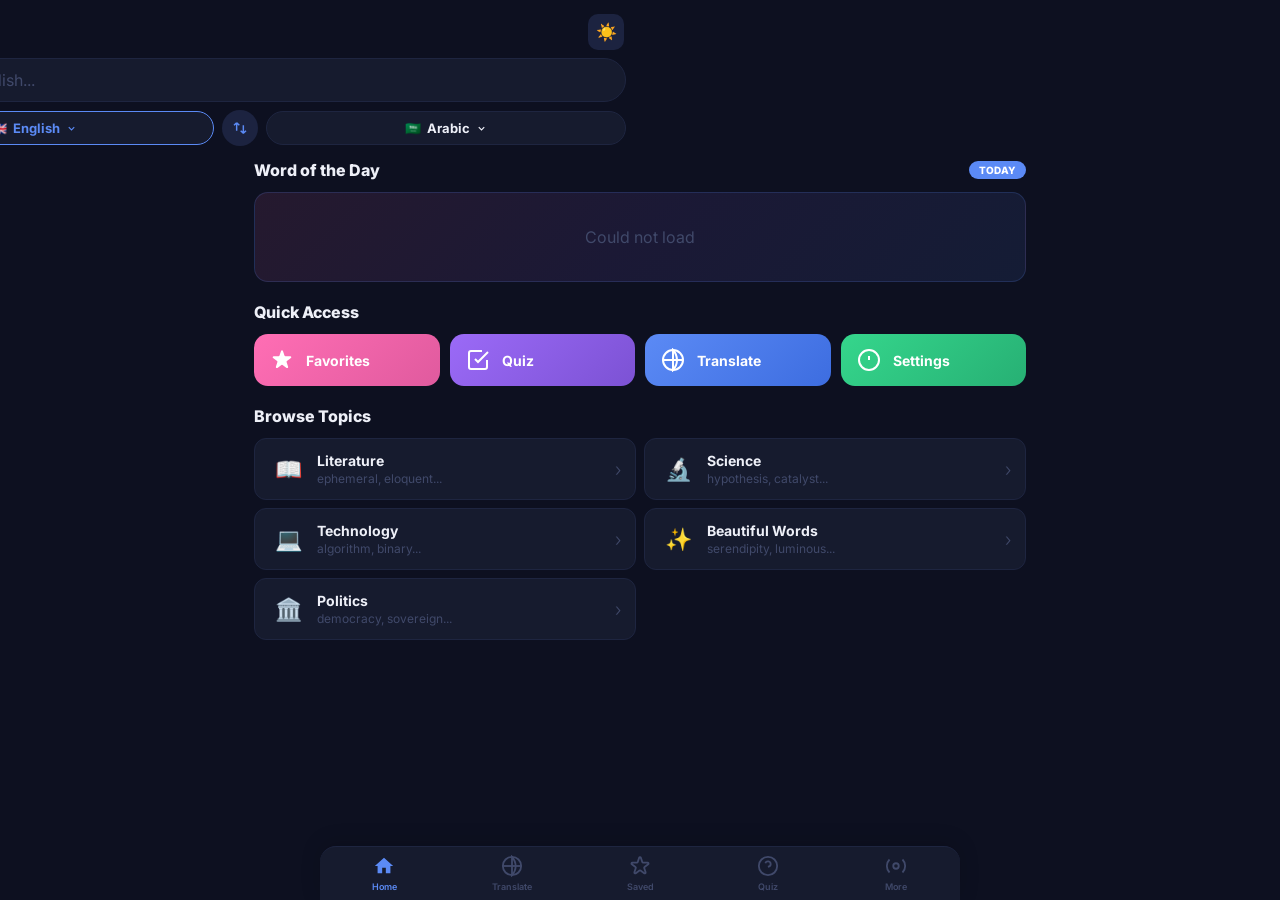
==== commit f71a0282: "Add files via upload" ====
--- a/app/src/main/assets/www/index.html
+++ b/app/src/main/assets/www/index.html
@@ -5,140 +5,160 @@
 <meta name="viewport" content="width=device-width, initial-scale=1.0, user-scalable=no">
 <title>Your Dictionary</title>
 <link rel="stylesheet" href="style.css">
-<link href="https://fonts.googleapis.com/css2?family=Inter:wght@400;500;600;700;800;900&display=swap" rel="stylesheet">
+<link href="https://fonts.googleapis.com/css2?family=Inter:wght@300;400;500;600;700;800;900&display=swap" rel="stylesheet">
 </head>
-<body class="dark">
+<body>
 
-<!-- TOP -->
-<div class="top-bar">
-  <span class="app-title">Your Dictionary</span>
-  <div class="top-actions">
-    <button class="icon-btn" onclick="toggleTheme()" id="themeBtn">☀️</button>
+<!-- HEADER -->
+<header class="header">
+  <div class="hdr-left">
+    <img src="logo.png" class="hdr-logo" alt="" onerror="this.style.display='none'">
+    <span class="hdr-title">YourDict</span>
   </div>
+  <button class="hdr-btn" onclick="toggleTheme()" id="themeBtn">🌙</button>
+</header>
+
+<!-- SEARCH BAR (sticky) -->
+<div class="search-sticky">
+  <div class="search-row">
+    <div class="search-box" id="searchBox">
+      <svg class="sb-icon" viewBox="0 0 24 24" fill="none" stroke="currentColor" stroke-width="2.5"><circle cx="11" cy="11" r="7"/><line x1="16.5" y1="16.5" x2="22" y2="22"/></svg>
+      <input id="inp" type="text" placeholder="Search in English..." autocomplete="off" spellcheck="false">
+      <button class="sb-x" id="sbX" onclick="clearAll()">
+        <svg viewBox="0 0 24 24" fill="none" stroke="currentColor" stroke-width="2.5" width="15"><line x1="18" y1="6" x2="6" y2="18"/><line x1="6" y1="6" x2="18" y2="18"/></svg>
+      </button>
+    </div>
+  </div>
+  <!-- LANG BAR -->
+  <div class="lang-bar">
+    <button class="lb-btn lb-from" onclick="openLang('from')">
+      <span id="fFlag">🇬🇧</span>
+      <span id="fName">English</span>
+      <svg viewBox="0 0 24 24" fill="none" stroke="currentColor" stroke-width="2.5" width="11"><polyline points="6 9 12 15 18 9"/></svg>
+    </button>
+    <button class="lb-swap" onclick="swapLangs()">
+      <svg viewBox="0 0 24 24" fill="none" stroke="currentColor" stroke-width="2.2" width="16"><path d="M7 16V4m0 0L3 8m4-4l4 4M17 8v12m0 0l4-4m-4 4l-4-4"/></svg>
+    </button>
+    <button class="lb-btn lb-to" onclick="openLang('to')">
+      <span id="tFlag">🇸🇦</span>
+      <span id="tName">Arabic</span>
+      <svg viewBox="0 0 24 24" fill="none" stroke="currentColor" stroke-width="2.5" width="11"><polyline points="6 9 12 15 18 9"/></svg>
+    </button>
+  </div>
+  <!-- SUGGESTIONS -->
+  <div class="sugg-drop" id="suggDrop"></div>
 </div>
 
-<!-- MAIN SEARCH/TRANSLATE BOX -->
-<div class="main-card" id="mainCard">
-  <div class="lang-row">
-    <button class="lang-pill active-lang" id="fromBtn" onclick="openLangPicker('from')">
-      <span id="fromFlag">🇬🇧</span>
-      <span id="fromName">English</span>
-      <span class="arrow">▾</span>
-    </button>
-    <button class="swap-circle" onclick="swapLangs()">⇄</button>
-    <button class="lang-pill" id="toBtn" onclick="openLangPicker('to')">
-      <span id="toFlag">🇸🇦</span>
-      <span id="toName">Arabic</span>
-      <span class="arrow">▾</span>
-    </button>
+<!-- RESULT (shown after search) -->
+<div id="resultArea" style="display:none">
+
+  <!-- WORD HERO -->
+  <div class="word-hero" id="wordHero"></div>
+
+  <!-- PRONUNCIATION ROW -->
+  <div class="pron-row" id="pronRow"></div>
+
+  <!-- SECTION TABS -->
+  <div class="sec-tabs" id="secTabs">
+    <button class="stab active" data-s="dict" onclick="showSection('dict')">Dictionary</button>
+    <button class="stab" data-s="trans" onclick="showSection('trans')">Translation</button>
+    <button class="stab" data-s="syn" onclick="showSection('syn')">Synonyms</button>
   </div>
-  <div class="input-row">
-    <input type="text" id="mainInput" placeholder="Enter text..." autocomplete="off" spellcheck="false">
-    <button class="mic-btn">🎤</button>
-  </div>
-  <div class="input-actions">
-    <button class="action-link" onclick="doSearch()">🔍 Dictionary</button>
-    <button class="action-link" onclick="doTranslate()">🌐 Translate</button>
-    <button class="clear-x" id="clearX" onclick="clearMain()" style="display:none">✕</button>
-  </div>
+
+  <!-- DICTIONARY SECTION -->
+  <div id="secDict" class="sec-content"></div>
+
+  <!-- TRANSLATION SECTION -->
+  <div id="secTrans" class="sec-content" style="display:none"></div>
+
+  <!-- SYNONYMS SECTION -->
+  <div id="secSyn" class="sec-content" style="display:none"></div>
+
+  <button class="back-home" onclick="goHome()">← Back to Home</button>
 </div>
 
-<!-- SUGGESTIONS -->
-<div class="sugg-list" id="suggList"></div>
+<!-- HOME -->
+<div id="homeArea">
 
-<!-- RESULT AREA -->
-<div id="resultArea" style="display:none">
-  <div class="result-tabs">
-    <button class="rtab active" id="dictTab" onclick="showTab('dict')">Dictionary</button>
-    <button class="rtab" id="transTab" onclick="showTab('trans')">Translation</button>
-  </div>
-  <div id="dictResult"></div>
-  <div id="transResult" style="display:none"></div>
-</div>
-
-<!-- HOME CONTENT -->
-<div id="homeContent">
-  <!-- QUICK FEATURES -->
-  <div class="features-grid">
-    <div class="feat-big" onclick="location.href='favorites.html'">
-      <span class="feat-icon">❤️</span>
-      <span class="feat-lbl">Favorites</span>
+  <!-- WOD -->
+  <div class="home-block">
+    <div class="blk-hdr">
+      <span class="blk-title">Word of the Day</span>
+      <span class="blk-badge">TODAY</span>
     </div>
-    <div class="feat-col">
-      <div class="feat-small" onclick="location.href='quiz.html'">
-        <span>🎯</span><span>Quiz</span>
-      </div>
-      <div class="feat-small" onclick="location.href='about.html'">
-        <span>ℹ️</span><span>About</span>
-      </div>
+    <div class="wod-card" id="wodCard">
+      <div class="spin-center"><div class="spinner"></div></div>
     </div>
   </div>
 
-  <!-- WORD OF DAY -->
-  <div class="section-block">
-    <div class="sec-hdr">
-      <span class="sec-ttl">📅 Word of the Day</span>
-    </div>
-    <div class="wod-card" id="wodCard">
-      <div class="loading-c"><div class="spin"></div></div>
+  <!-- QUICK ACCESS -->
+  <div class="home-block">
+    <div class="blk-hdr"><span class="blk-title">Quick Access</span></div>
+    <div class="qa-grid">
+      <a href="favorites.html" class="qa-item qa-pink">
+        <svg viewBox="0 0 24 24" fill="currentColor" width="24"><path d="M11.049 2.927c.3-.921 1.603-.921 1.902 0l1.519 4.674a1 1 0 0 0 .95.69h4.915c.969 0 1.371 1.24.588 1.81l-3.976 2.888a1 1 0 0 0-.363 1.118l1.518 4.674c.3.922-.755 1.688-1.538 1.118l-3.976-2.888a1 1 0 0 0-1.176 0l-3.976 2.888c-.783.57-1.838-.197-1.538-1.118l1.518-4.674a1 1 0 0 0-.363-1.118l-3.976-2.888c-.784-.57-.38-1.81.588-1.81h4.914a1 1 0 0 0 .951-.69l1.519-4.674z"/></svg>
+        <span>Favorites</span>
+      </a>
+      <a href="quiz.html" class="qa-item qa-purple">
+        <svg viewBox="0 0 24 24" fill="none" stroke="white" stroke-width="2" width="24"><path d="M9 11l3 3L22 4"/><path d="M21 12v7a2 2 0 0 1-2 2H5a2 2 0 0 1-2-2V5a2 2 0 0 1 2-2h11"/></svg>
+        <span>Quiz</span>
+      </a>
+      <a href="translate.html" class="qa-item qa-blue">
+        <svg viewBox="0 0 24 24" fill="none" stroke="white" stroke-width="2" width="24"><circle cx="12" cy="12" r="10"/><line x1="2" y1="12" x2="22" y2="12"/><path d="M12 2a15.3 15.3 0 0 1 4 10 15.3 15.3 0 0 1-4 10z"/></svg>
+        <span>Translate</span>
+      </a>
+      <a href="about.html" class="qa-item qa-teal">
+        <svg viewBox="0 0 24 24" fill="none" stroke="white" stroke-width="2" width="24"><circle cx="12" cy="12" r="10"/><line x1="12" y1="8" x2="12" y2="12"/><line x1="12" y1="16" x2="12.01" y2="16"/></svg>
+        <span>Settings</span>
+      </a>
     </div>
   </div>
 
   <!-- RECENT -->
-  <div class="section-block" id="recentBlock" style="display:none">
-    <div class="sec-hdr">
-      <span class="sec-ttl">🕐 Recent</span>
-      <button class="sec-action" onclick="clearRecent()">Clear</button>
+  <div class="home-block" id="recentBlk" style="display:none">
+    <div class="blk-hdr">
+      <span class="blk-title">Recent Searches</span>
+      <button class="blk-act" onclick="clearRecent()">Clear all</button>
     </div>
-    <div class="chip-wrap" id="recentChips"></div>
+    <div class="chip-row" id="recentChips"></div>
   </div>
 
-  <!-- CATEGORIES -->
-  <div class="section-block">
-    <div class="sec-hdr"><span class="sec-ttl">📚 Topics</span></div>
-    <div class="cat-grid">
-      <div class="cat-tile" onclick="doSearch('ephemeral')"><span>📖</span><b>Literature</b></div>
-      <div class="cat-tile" onclick="doSearch('hypothesis')"><span>🔬</span><b>Science</b></div>
-      <div class="cat-tile" onclick="doSearch('algorithm')"><span>💻</span><b>Tech</b></div>
-      <div class="cat-tile" onclick="doSearch('eloquence')"><span>✨</span><b>Beautiful</b></div>
-      <div class="cat-tile" onclick="doSearch('democracy')"><span>🏛️</span><b>Politics</b></div>
-      <div class="cat-tile" onclick="doSearch('melancholy')"><span>🎭</span><b>Emotions</b></div>
+  <!-- TOPICS -->
+  <div class="home-block">
+    <div class="blk-hdr"><span class="blk-title">Browse Topics</span></div>
+    <div class="topic-list">
+      <div class="topic-row" onclick="search('ephemeral')"><span class="tr-icon">📖</span><div class="tr-info"><b>Literature</b><span>ephemeral, eloquent...</span></div><span class="tr-chev">›</span></div>
+      <div class="topic-row" onclick="search('hypothesis')"><span class="tr-icon">🔬</span><div class="tr-info"><b>Science</b><span>hypothesis, catalyst...</span></div><span class="tr-chev">›</span></div>
+      <div class="topic-row" onclick="search('algorithm')"><span class="tr-icon">💻</span><div class="tr-info"><b>Technology</b><span>algorithm, binary...</span></div><span class="tr-chev">›</span></div>
+      <div class="topic-row" onclick="search('serendipity')"><span class="tr-icon">✨</span><div class="tr-info"><b>Beautiful Words</b><span>serendipity, luminous...</span></div><span class="tr-chev">›</span></div>
+      <div class="topic-row" onclick="search('democracy')"><span class="tr-icon">🏛️</span><div class="tr-info"><b>Politics</b><span>democracy, sovereign...</span></div><span class="tr-chev">›</span></div>
     </div>
   </div>
+
 </div>
 
-<!-- LANG PICKER MODAL -->
-<div class="modal-overlay" id="langModal" onclick="closeLangPicker()" style="display:none">
+<!-- LANG MODAL -->
+<div class="modal-overlay" id="langModal" style="display:none" onclick="closeLang()">
   <div class="modal-sheet" onclick="event.stopPropagation()">
-    <div class="modal-hdr">Select Language</div>
-    <div id="langList"></div>
+    <div class="modal-head">
+      <span>Select Language</span>
+      <button onclick="closeLang()">✕</button>
+    </div>
+    <div id="langItems"></div>
   </div>
 </div>
 
 <!-- BOTTOM NAV -->
-<nav class="bnav">
-  <a class="bni active" href="index.html">
-    <svg viewBox="0 0 24 24" fill="currentColor" width="22"><path d="M10 20v-6h4v6h5v-8h3L12 3 2 12h3v8z"/></svg>
-    <span>Home</span>
-  </a>
-  <a class="bni" href="translate.html">
-    <svg viewBox="0 0 24 24" fill="none" stroke="currentColor" stroke-width="2" width="22"><circle cx="12" cy="12" r="10"/><path d="M2 12h20M12 2a15.3 15.3 0 0 1 4 10z"/></svg>
-    <span>Translate</span>
-  </a>
-  <a class="bni" href="favorites.html">
-    <svg viewBox="0 0 24 24" fill="none" stroke="currentColor" stroke-width="2" width="22"><path d="M11.049 2.927c.3-.921 1.603-.921 1.902 0l1.519 4.674a1 1 0 0 0 .95.69h4.915c.969 0 1.371 1.24.588 1.81l-3.976 2.888a1 1 0 0 0-.363 1.118l1.518 4.674c.3.922-.755 1.688-1.538 1.118l-3.976-2.888a1 1 0 0 0-1.176 0l-3.976 2.888c-.783.57-1.838-.197-1.538-1.118l1.518-4.674a1 1 0 0 0-.363-1.118l-3.976-2.888c-.784-.57-.38-1.81.588-1.81h4.914a1 1 0 0 0 .951-.69l1.519-4.674z"/></svg>
-    <span>Favorites</span>
-  </a>
-  <a class="bni" href="quiz.html">
-    <svg viewBox="0 0 24 24" fill="none" stroke="currentColor" stroke-width="2" width="22"><circle cx="12" cy="12" r="10"/><path d="M9.09 9a3 3 0 0 1 5.83 1c0 2-3 3-3 3"/><line x1="12" y1="17" x2="12.01" y2="17"/></svg>
-    <span>Quiz</span>
-  </a>
-  <a class="bni" href="about.html">
-    <svg viewBox="0 0 24 24" fill="none" stroke="currentColor" stroke-width="2" width="22"><rect x="3" y="3" width="7" height="7"/><rect x="14" y="3" width="7" height="7"/><rect x="14" y="14" width="7" height="7"/><rect x="3" y="14" width="7" height="7"/></svg>
-    <span>More</span>
-  </a>
+<nav class="bottom-nav">
+  <a class="bn active" href="index.html"><svg viewBox="0 0 24 24" fill="currentColor" width="22"><path d="M10 20v-6h4v6h5v-8h3L12 3 2 12h3v8z"/></svg><span>Home</span></a>
+  <a class="bn" href="translate.html"><svg viewBox="0 0 24 24" fill="none" stroke="currentColor" stroke-width="2" width="22"><circle cx="12" cy="12" r="10"/><line x1="2" y1="12" x2="22" y2="12"/><path d="M12 2a15.3 15.3 0 0 1 4 10 15.3 15.3 0 0 1-4 10z"/></svg><span>Translate</span></a>
+  <a class="bn" href="favorites.html"><svg viewBox="0 0 24 24" fill="none" stroke="currentColor" stroke-width="2" width="22"><path d="M11.049 2.927c.3-.921 1.603-.921 1.902 0l1.519 4.674a1 1 0 0 0 .95.69h4.915c.969 0 1.371 1.24.588 1.81l-3.976 2.888a1 1 0 0 0-.363 1.118l1.518 4.674c.3.922-.755 1.688-1.538 1.118l-3.976-2.888a1 1 0 0 0-1.176 0l-3.976 2.888c-.783.57-1.838-.197-1.538-1.118l1.518-4.674a1 1 0 0 0-.363-1.118l-3.976-2.888c-.784-.57-.38-1.81.588-1.81h4.914a1 1 0 0 0 .951-.69l1.519-4.674z"/></svg><span>Saved</span></a>
+  <a class="bn" href="quiz.html"><svg viewBox="0 0 24 24" fill="none" stroke="currentColor" stroke-width="2" width="22"><circle cx="12" cy="12" r="10"/><path d="M9.09 9a3 3 0 0 1 5.83 1c0 2-3 3-3 3"/><line x1="12" y1="17" x2="12.01" y2="17"/></svg><span>Quiz</span></a>
+  <a class="bn" href="about.html"><svg viewBox="0 0 24 24" fill="none" stroke="currentColor" stroke-width="2" width="22"><circle cx="12" cy="12" r="3"/><path d="M19.07 4.93a10 10 0 0 1 0 14.14M4.93 4.93a10 10 0 0 0 0 14.14"/></svg><span>More</span></a>
 </nav>
 
+<script src="dict_offline.js"></script>
+<script src="trans_offline.js"></script>
 <script src="app.js"></script>
 </body>
 </html>
--- a/app/src/main/assets/www/style.css
+++ b/app/src/main/assets/www/style.css
@@ -1,223 +1,247 @@
 *,*::before,*::after{box-sizing:border-box;margin:0;padding:0}
-
 :root{
-  --bg:#111318;
-  --surface:#1c2030;
-  --surface2:#252b3b;
-  --surface3:#2e3548;
-  --primary:#4f8ef7;
-  --primary2:#7c6af7;
-  --accent:#ff6eb4;
-  --text:#f0f2f8;
-  --text2:#8b93a8;
-  --text3:#4a5168;
-  --border:#2a3045;
-  --green:#3dd68c;
-  --red:#f75555;
-  --r:14px;
-  --shadow:0 4px 20px rgba(0,0,0,0.4);
+  --bg:#0d1020;--surf:#161b2e;--surf2:#1c2340;--surf3:#222a4a;
+  --P:#5b8af5;--P2:#9b6af7;--AC:#ff6eb4;
+  --G:#35d68c;--R:#f75555;--Y:#f7c848;
+  --T:#eef0f8;--T2:#8890b0;--T3:#40496a;
+  --BD:#1e2540;--r:14px;
+  --grad:linear-gradient(135deg,#ff6eb4,#9b6af7,#5b8af5);
 }
-body.light{
-  --bg:#f0f2f8;
-  --surface:#ffffff;
-  --surface2:#f5f6fb;
-  --surface3:#ebedf5;
-  --text:#0d1117;
-  --text2:#5a6282;
-  --text3:#a0a8c0;
-  --border:#e0e4f0;
-  --shadow:0 4px 20px rgba(0,0,0,0.08);
-}
-
-body{font-family:'Inter',sans-serif;background:var(--bg);color:var(--text);line-height:1.6;padding-bottom:68px;min-height:100vh;transition:background .2s,color .2s;-webkit-tap-highlight-color:transparent}
-
-/* TOP BAR */
-.top-bar{padding:16px 16px 12px;display:flex;align-items:center;justify-content:space-between}
-.app-title{font-size:22px;font-weight:900;color:var(--text)}
-.top-actions{display:flex;gap:8px}
-.icon-btn{background:var(--surface2);border:none;border-radius:10px;width:36px;height:36px;cursor:pointer;font-size:16px;display:flex;align-items:center;justify-content:center;color:var(--text)}
-
-/* MAIN CARD */
-.main-card{margin:0 14px 4px;background:var(--surface);border-radius:16px;padding:14px;border:2px solid var(--primary);box-shadow:0 0 24px rgba(79,142,247,.15)}
-.lang-row{display:flex;align-items:center;justify-content:space-between;margin-bottom:12px;gap:8px}
-.lang-pill{flex:1;display:flex;align-items:center;gap:6px;background:var(--surface2);border:none;border-radius:50px;padding:8px 14px;cursor:pointer;font-family:inherit;font-size:14px;font-weight:700;color:var(--text);justify-content:center}
-.lang-pill .arrow{color:var(--text3);font-size:11px}
-.active-lang{color:var(--primary)}
-.swap-circle{background:var(--surface3);border:none;border-radius:50%;width:34px;height:34px;cursor:pointer;font-size:16px;color:var(--primary);flex-shrink:0;display:flex;align-items:center;justify-content:center}
-.input-row{display:flex;align-items:center;gap:10px;margin-bottom:10px}
-.input-row input{flex:1;background:transparent;border:none;outline:none;font-size:18px;font-family:inherit;color:var(--text);caret-color:var(--primary)}
-.input-row input::placeholder{color:var(--text3)}
-.mic-btn{background:none;border:none;cursor:pointer;font-size:20px;padding:4px}
-.input-actions{display:flex;align-items:center;gap:10px;padding-top:10px;border-top:1px solid var(--border)}
-.action-link{background:var(--surface2);border:none;border-radius:50px;padding:7px 16px;font-size:13px;font-weight:700;cursor:pointer;font-family:inherit;color:var(--primary)}
-.clear-x{background:none;border:none;color:var(--text3);cursor:pointer;font-size:16px;margin-left:auto}
+body.light{--bg:#f0f2fc;--surf:#fff;--surf2:#f5f7ff;--surf3:#ebedf8;--T:#0d1030;--T2:#5a6282;--T3:#a8b0c8;--BD:#dde1f0}
+body{font-family:'Inter',sans-serif;background:var(--bg);color:var(--T);padding-bottom:70px;min-height:100vh;-webkit-tap-highlight-color:transparent;transition:background .2s,color .2s}
+
+/* HEADER */
+.header{display:flex;align-items:center;justify-content:space-between;padding:14px 16px 8px;position:sticky;top:0;z-index:100;background:var(--bg)}
+.hdr-left{display:flex;align-items:center;gap:9px}
+.hdr-logo{width:30px;height:30px;border-radius:8px;object-fit:cover}
+.hdr-title{font-size:20px;font-weight:900;background:var(--grad);-webkit-background-clip:text;-webkit-text-fill-color:transparent;background-clip:text}
+.hdr-btn{background:var(--surf2);border:none;border-radius:10px;width:36px;height:36px;cursor:pointer;font-size:17px;display:flex;align-items:center;justify-content:center}
+
+/* SEARCH STICKY */
+.search-sticky{position:sticky;top:58px;z-index:99;background:var(--bg);padding:0 14px 10px}
+.search-row{margin-bottom:8px}
+.search-box{display:flex;align-items:center;gap:9px;background:var(--surf);border:1.5px solid var(--BD);border-radius:50px;padding:11px 14px;transition:border-color .2s}
+.search-box:focus-within{border-color:var(--P)}
+.sb-icon{width:18px;height:18px;color:var(--T3);flex-shrink:0}
+.search-box input{flex:1;border:none;outline:none;font-size:16px;font-family:inherit;background:transparent;color:var(--T)}
+.search-box input::placeholder{color:var(--T3)}
+.sb-x{background:none;border:none;color:var(--T3);cursor:pointer;padding:2px;display:none;align-items:center;justify-content:center}
+
+/* LANG BAR */
+.lang-bar{display:flex;align-items:center;gap:8px}
+.lb-btn{flex:1;display:flex;align-items:center;justify-content:center;gap:6px;background:var(--surf);border:1.5px solid var(--BD);border-radius:50px;padding:8px 12px;cursor:pointer;font-family:inherit;font-size:13px;font-weight:700;color:var(--T);transition:border-color .2s}
+.lb-from{border-color:var(--P);color:var(--P)}
+.lb-swap{background:var(--surf2);border:none;border-radius:50%;width:36px;height:36px;cursor:pointer;color:var(--P);display:flex;align-items:center;justify-content:center;flex-shrink:0}
 
 /* SUGGESTIONS */
-.sugg-list{margin:4px 14px 0;background:var(--surface);border-radius:12px;overflow:hidden;border:1px solid var(--border)}
-.sugg-item{display:flex;align-items:center;gap:10px;padding:12px 16px;cursor:pointer;border-bottom:1px solid var(--border);font-size:14px;color:var(--text)}
-.sugg-item:last-child{border-bottom:none}
-.sugg-item:active{background:var(--surface2)}
-.sugg-ic{color:var(--text3);font-size:12px}
-
-/* RESULT AREA */
-#resultArea{margin:12px 14px 0}
-.result-tabs{display:flex;background:var(--surface);border-radius:12px;padding:4px;margin-bottom:10px;gap:4px}
-.rtab{flex:1;background:transparent;border:none;border-radius:9px;padding:10px;font-size:14px;font-weight:700;cursor:pointer;font-family:inherit;color:var(--text2);transition:all .2s}
-.rtab.active{background:var(--primary);color:#fff}
-
-/* DICT RESULT */
-.dict-header{background:var(--surface);border-radius:var(--r);padding:16px;margin-bottom:8px;box-shadow:var(--shadow)}
-.dict-word-row{display:flex;align-items:flex-start;justify-content:space-between;gap:12px;margin-bottom:10px}
-.dict-word{font-size:28px;font-weight:900;color:var(--text)}
-.dict-acts{display:flex;gap:8px;flex-shrink:0}
-.dact{width:36px;height:36px;border-radius:50%;background:var(--surface2);border:1px solid var(--border);cursor:pointer;display:flex;align-items:center;justify-content:center;font-size:16px}
-.dact.fav-on{background:rgba(255,110,180,.15);border-color:var(--accent)}
-.ph-chips{display:flex;flex-wrap:wrap;gap:8px}
-.ph-chip{display:flex;align-items:center;gap:6px;background:var(--surface2);border-radius:50px;padding:5px 12px;border:1px solid var(--border);cursor:pointer}
-.ph-cc{font-size:14px}
-.ph-lbl{font-size:11px;font-weight:800;color:var(--primary);text-transform:uppercase}
-.ph-ipa{font-size:13px;color:var(--text2)}
-.ph-play{font-size:12px;color:var(--red)}
-
-.meaning-card{background:var(--surface);border-radius:var(--r);padding:14px 16px;margin-bottom:8px;box-shadow:var(--shadow)}
-.mpos{display:inline-block;background:rgba(79,142,247,.15);color:var(--primary);border-radius:6px;padding:3px 12px;font-size:11px;font-weight:800;text-transform:uppercase;letter-spacing:1px;margin-bottom:12px}
-.def-item{margin-bottom:12px;padding-bottom:12px;border-bottom:1px solid var(--border)}
-.def-item:last-of-type{border-bottom:none;margin-bottom:0;padding-bottom:0}
-.def-num{font-size:11px;font-weight:700;color:var(--primary2);margin-bottom:3px}
-.def-txt{font-size:15px;line-height:1.65;color:var(--text)}
-.def-ex{font-size:13px;color:var(--text2);font-style:italic;margin-top:5px;line-height:1.5;padding-left:10px;border-left:2px solid var(--border)}
-
-.tags-card{background:var(--surface);border-radius:var(--r);padding:12px 16px;margin-bottom:8px;box-shadow:var(--shadow)}
-.tags-lbl{font-size:11px;font-weight:800;color:var(--text3);text-transform:uppercase;letter-spacing:1px;margin-bottom:10px}
-.tags-row{display:flex;flex-wrap:wrap;gap:8px}
-.wtag{background:var(--surface2);border:1px solid var(--border);border-radius:50px;padding:5px 13px;font-size:13px;font-weight:500;cursor:pointer;color:var(--text)}
-.wtag:active{background:rgba(79,142,247,.15);border-color:var(--primary);color:var(--primary)}
-
-/* TRANS RESULT */
-.trans-card{background:var(--surface);border-radius:var(--r);padding:16px;box-shadow:var(--shadow)}
-.trans-lbl{font-size:11px;font-weight:800;color:var(--text3);text-transform:uppercase;letter-spacing:1px;margin-bottom:10px}
-.trans-txt{font-size:20px;line-height:1.6;color:var(--text);font-weight:600}
-.trans-acts{display:flex;gap:8px;margin-top:12px;padding-top:12px;border-top:1px solid var(--border)}
-.trans-acts button{background:var(--surface2);border:1px solid var(--border);border-radius:50px;padding:7px 16px;font-size:12px;font-weight:700;cursor:pointer;font-family:inherit;color:var(--text2)}
+.sugg-drop{display:none;background:var(--surf);border:1px solid var(--BD);border-radius:14px;overflow:hidden;margin-top:6px;box-shadow:0 8px 24px rgba(0,0,0,.3)}
+.sd-item{display:flex;align-items:center;gap:10px;padding:12px 16px;cursor:pointer;font-size:14px;color:var(--T);border-bottom:1px solid var(--BD)}
+.sd-item:last-child{border-bottom:none}
+.sd-item:active{background:var(--surf2)}
+.sd-ic{font-size:12px;color:var(--T3)}
+
+/* WORD HERO */
+.word-hero{margin:0 14px 0;background:linear-gradient(135deg,rgba(255,110,180,.08),rgba(155,106,247,.08),rgba(91,138,245,.08));border-radius:16px 16px 0 0;padding:18px 18px 12px;border:1px solid rgba(91,138,245,.2);border-bottom:none}
+.wh-top{display:flex;align-items:flex-start;justify-content:space-between;margin-bottom:4px}
+.wh-word{font-size:32px;font-weight:900;letter-spacing:-.5px;background:var(--grad);-webkit-background-clip:text;-webkit-text-fill-color:transparent;background-clip:text}
+.wh-acts{display:flex;gap:8px;padding-top:4px}
+.wh-act{width:36px;height:36px;border-radius:50%;background:var(--surf2);border:1px solid var(--BD);cursor:pointer;display:flex;align-items:center;justify-content:center;font-size:17px}
+.wh-act.fav-on{background:rgba(255,110,180,.15);border-color:var(--AC)}
+
+/* PRONUNCIATION ROW */
+.pron-row{margin:0 14px 0;display:flex;flex-wrap:wrap;gap:8px;padding:12px 16px;background:var(--surf);border:1px solid rgba(91,138,245,.2);border-top:1px solid var(--BD)}
+.pron-pill{display:flex;align-items:center;gap:7px;background:var(--surf2);border:1px solid var(--BD);border-radius:50px;padding:6px 14px;cursor:pointer;transition:border-color .2s}
+.pron-pill:active{border-color:var(--P)}
+.pp-flag{font-size:15px}
+.pp-lbl{font-size:10px;font-weight:800;color:var(--P);text-transform:uppercase;letter-spacing:.5px}
+.pp-ipa{font-size:13px;color:var(--T2)}
+.pp-play{font-size:11px;color:var(--R);margin-left:2px}
+
+/* SECTION TABS */
+.sec-tabs{display:flex;margin:0 14px 0;background:var(--surf);border:1px solid rgba(91,138,245,.2);border-top:1px solid var(--BD);padding:6px;gap:4px}
+.stab{flex:1;background:transparent;border:none;border-radius:9px;padding:9px 8px;font-size:13px;font-weight:700;cursor:pointer;font-family:inherit;color:var(--T2);transition:all .2s}
+.stab.active{background:var(--P);color:#fff}
+
+/* SECTION CONTENT */
+.sec-content{padding:10px 14px 0}
+
+/* MEANING CARD */
+.m-card{background:var(--surf);border-radius:var(--r);padding:14px 16px;margin-bottom:8px;border:1px solid var(--BD)}
+.m-pos-row{display:flex;align-items:center;gap:10px;margin-bottom:12px}
+.m-pos{display:inline-block;background:rgba(91,138,245,.12);color:var(--P);border-radius:6px;padding:3px 12px;font-size:11px;font-weight:800;text-transform:uppercase;letter-spacing:1px}
+.m-pos-line{flex:1;height:1px;background:var(--BD)}
+.def-item{padding:10px 0;border-bottom:1px solid var(--BD)}
+.def-item:last-child{border-bottom:none;padding-bottom:0}
+.def-top{display:flex;align-items:flex-start;gap:10px;margin-bottom:4px}
+.def-num{width:22px;height:22px;border-radius:50%;background:var(--P);color:#fff;font-size:11px;font-weight:800;display:flex;align-items:center;justify-content:center;flex-shrink:0;margin-top:1px}
+.def-txt{font-size:15px;line-height:1.65;color:var(--T);flex:1}
+.def-ex{font-size:13px;color:var(--T2);font-style:italic;margin-top:6px;padding-left:32px;line-height:1.5}
+.def-ex::before{content:'" ';color:var(--P);font-style:normal}
+.def-ex::after{content:' "';color:var(--P);font-style:normal}
+
+/* SYN CARD */
+.syn-card{background:var(--surf);border-radius:var(--r);padding:14px 16px;margin-bottom:8px;border:1px solid var(--BD)}
+.syn-label{font-size:11px;font-weight:800;color:var(--T3);text-transform:uppercase;letter-spacing:1px;margin-bottom:10px;display:flex;align-items:center;gap:6px}
+.syn-label::after{content:'';flex:1;height:1px;background:var(--BD)}
+.syn-chips{display:flex;flex-wrap:wrap;gap:7px}
+.syn-chip{background:var(--surf2);border:1px solid var(--BD);border-radius:50px;padding:5px 13px;font-size:13px;font-weight:500;cursor:pointer;color:var(--T)}
+.syn-chip:active{background:rgba(91,138,245,.15);border-color:var(--P);color:var(--P)}
+.ant-chip{border-color:rgba(247,85,85,.3);color:var(--R)}
+.ant-chip:active{background:rgba(247,85,85,.12);border-color:var(--R)}
+
+/* TRANSLATION CARD */
+.trans-card{background:var(--surf);border-radius:var(--r);padding:16px;margin-bottom:8px;border:1px solid var(--BD)}
+.tc-lang{display:flex;align-items:center;gap:8px;margin-bottom:12px;padding-bottom:10px;border-bottom:1px solid var(--BD)}
+.tc-flag{font-size:18px}
+.tc-name{font-size:12px;font-weight:800;color:var(--T3);text-transform:uppercase;letter-spacing:1px}
+.tc-text{font-size:21px;font-weight:700;color:var(--T);line-height:1.5;margin-bottom:14px}
+.tc-acts{display:flex;gap:8px}
+.tc-btn{background:var(--surf2);border:1px solid var(--BD);border-radius:50px;padding:7px 16px;font-size:12px;font-weight:700;cursor:pointer;font-family:inherit;color:var(--T2)}
+
+/* BACK BUTTON */
+.back-home{display:flex;align-items:center;gap:6px;background:none;border:none;color:var(--P);font-size:14px;font-weight:700;cursor:pointer;font-family:inherit;padding:14px 14px 4px}
 
 /* HOME */
-#homeContent{padding:12px 14px 0}
-
-.features-grid{display:grid;grid-template-columns:1fr 1fr;gap:10px;margin-bottom:14px}
-.feat-big{background:linear-gradient(135deg,#ff6eb4,#7c6af7);border-radius:var(--r);padding:20px;cursor:pointer;display:flex;flex-direction:column;align-items:center;justify-content:center;gap:8px;box-shadow:0 4px 20px rgba(124,106,247,.3)}
-.feat-big .feat-icon{font-size:32px}
-.feat-big .feat-lbl{font-size:15px;font-weight:800;color:#fff}
-.feat-col{display:flex;flex-direction:column;gap:10px}
-.feat-small{background:var(--surface);border-radius:var(--r);padding:14px;cursor:pointer;display:flex;align-items:center;gap:10px;font-size:14px;font-weight:700;color:var(--text);border:1px solid var(--border)}
-.feat-small span:first-child{font-size:20px}
-
-.section-block{margin-bottom:16px}
-.sec-hdr{display:flex;align-items:center;justify-content:space-between;margin-bottom:10px}
-.sec-ttl{font-size:15px;font-weight:800;color:var(--text)}
-.sec-action{background:none;border:none;color:var(--primary);font-size:13px;font-weight:600;cursor:pointer;font-family:inherit}
+#homeArea{padding:4px 0 0}
+.home-block{padding:0 14px 20px}
+.blk-hdr{display:flex;align-items:center;justify-content:space-between;margin-bottom:12px}
+.blk-title{font-size:16px;font-weight:800;color:var(--T)}
+.blk-badge{background:var(--P);color:#fff;font-size:10px;font-weight:800;border-radius:50px;padding:3px 10px}
+.blk-act{background:none;border:none;color:var(--P);font-size:13px;font-weight:600;cursor:pointer;font-family:inherit}
 
 /* WOD */
-.wod-card{background:linear-gradient(135deg,#1a2550,#2a1f5f);border-radius:var(--r);padding:18px;border:1px solid var(--border)}
-.wod-badge{display:inline-flex;align-items:center;gap:6px;background:rgba(79,142,247,.2);border-radius:50px;padding:3px 12px;font-size:11px;font-weight:700;color:var(--primary);text-transform:uppercase;letter-spacing:1px;margin-bottom:10px}
-.wod-word{font-size:26px;font-weight:900;color:#fff;margin-bottom:4px}
-.wod-ph{font-size:13px;color:rgba(255,255,255,.6);margin-bottom:6px}
-.wod-pos{display:inline-block;background:rgba(255,255,255,.1);border-radius:6px;padding:2px 10px;font-size:12px;font-style:italic;color:rgba(255,255,255,.8);margin-bottom:10px}
-.wod-def{font-size:15px;line-height:1.65;color:rgba(255,255,255,.85);margin-bottom:8px}
-.wod-ex{font-size:13px;color:rgba(255,255,255,.55);font-style:italic;margin-bottom:14px;padding-left:10px;border-left:2px solid rgba(255,255,255,.2)}
-.wod-btn{background:var(--primary);color:#fff;border:none;border-radius:50px;padding:9px 20px;font-size:14px;font-weight:700;cursor:pointer;font-family:inherit}
+.wod-card{background:linear-gradient(135deg,rgba(255,110,180,.1),rgba(155,106,247,.1),rgba(91,138,245,.1));border-radius:var(--r);padding:18px;border:1px solid rgba(91,138,245,.18)}
+.wod-badge{display:inline-flex;align-items:center;gap:5px;background:rgba(91,138,245,.15);border:1px solid rgba(91,138,245,.25);border-radius:50px;padding:3px 12px;font-size:10px;font-weight:800;color:var(--P);text-transform:uppercase;letter-spacing:1px;margin-bottom:10px}
+.wod-word{font-size:28px;font-weight:900;background:var(--grad);-webkit-background-clip:text;-webkit-text-fill-color:transparent;background-clip:text;margin-bottom:4px}
+.wod-ph{font-size:13px;color:var(--T2);margin-bottom:6px}
+.wod-pos{display:inline-block;background:var(--surf2);color:var(--T2);border-radius:6px;padding:2px 10px;font-size:12px;font-style:italic;margin-bottom:10px;border:1px solid var(--BD)}
+.wod-def{font-size:15px;line-height:1.65;color:var(--T);margin-bottom:8px}
+.wod-ex{font-size:13px;color:var(--T2);font-style:italic;margin-bottom:16px;padding-left:10px;border-left:2px solid rgba(91,138,245,.3)}
+.wod-btn{background:var(--grad);color:#fff;border:none;border-radius:50px;padding:9px 22px;font-size:13px;font-weight:700;cursor:pointer;font-family:inherit}
+
+/* QUICK ACCESS */
+.qa-grid{display:grid;grid-template-columns:1fr 1fr;gap:10px}
+.qa-item{display:flex;align-items:center;gap:12px;border-radius:var(--r);padding:14px 16px;text-decoration:none;color:#fff;font-size:14px;font-weight:700;border:none}
+.qa-pink{background:linear-gradient(135deg,#ff6eb4,#e05a9e)}
+.qa-purple{background:linear-gradient(135deg,#9b6af7,#7c52d4)}
+.qa-blue{background:linear-gradient(135deg,#5b8af5,#3d6de0)}
+.qa-teal{background:linear-gradient(135deg,#35d68c,#27b074)}
 
 /* CHIPS */
-.chip-wrap{display:flex;flex-wrap:wrap;gap:8px}
-.chip{background:var(--surface);border:1px solid var(--border);border-radius:50px;padding:7px 14px;font-size:13px;cursor:pointer;font-family:inherit;color:var(--text);font-weight:500}
-.chip:active{background:rgba(79,142,247,.15);border-color:var(--primary);color:var(--primary)}
-
-/* CATEGORIES */
-.cat-grid{display:grid;grid-template-columns:repeat(3,1fr);gap:8px}
-.cat-tile{background:var(--surface);border-radius:var(--r);padding:14px 8px;text-align:center;cursor:pointer;display:flex;flex-direction:column;align-items:center;gap:6px;border:1px solid var(--border)}
-.cat-tile:active{border-color:var(--primary);background:rgba(79,142,247,.08)}
-.cat-tile span{font-size:24px}
-.cat-tile b{font-size:11px;font-weight:700;color:var(--text2)}
-
-/* LANG MODAL */
-.modal-overlay{position:fixed;inset:0;background:rgba(0,0,0,.6);z-index:500;display:flex;align-items:flex-end}
-.modal-sheet{background:var(--surface);border-radius:20px 20px 0 0;width:100%;padding:20px 0;max-height:60vh;overflow-y:auto}
-.modal-hdr{font-size:16px;font-weight:800;color:var(--text);padding:0 20px 14px;border-bottom:1px solid var(--border);margin-bottom:8px}
-.lang-option{display:flex;align-items:center;gap:12px;padding:13px 20px;cursor:pointer;font-size:15px;font-weight:600;color:var(--text)}
-.lang-option:active{background:var(--surface2)}
-.lang-option.selected{color:var(--primary)}
-
-/* LOADING */
-.loading-c{display:flex;justify-content:center;padding:24px}
-.spin{width:28px;height:28px;border:3px solid var(--border);border-top-color:var(--primary);border-radius:50%;animation:spin .8s linear infinite}
-.spin.white{border-color:rgba(255,255,255,.2);border-top-color:#fff}
+.chip-row{display:flex;flex-wrap:wrap;gap:8px}
+.chip{background:var(--surf);border:1px solid var(--BD);border-radius:50px;padding:7px 14px;font-size:13px;cursor:pointer;font-family:inherit;color:var(--T);font-weight:500}
+.chip:active{background:rgba(91,138,245,.12);border-color:var(--P);color:var(--P)}
+
+/* TOPICS */
+.topic-list{display:flex;flex-direction:column;gap:4px}
+.topic-row{display:flex;align-items:center;background:var(--surf);border-radius:12px;padding:13px 14px;cursor:pointer;border:1px solid var(--BD)}
+.topic-row:active{background:var(--surf2)}
+.tr-icon{font-size:22px;width:38px;text-align:center;flex-shrink:0}
+.tr-info{flex:1;margin:0 10px;display:flex;flex-direction:column;gap:2px}
+.tr-info b{font-size:14px;font-weight:700;color:var(--T)}
+.tr-info span{font-size:12px;color:var(--T3)}
+.tr-chev{font-size:18px;color:var(--T3);font-weight:300}
+
+/* MODAL */
+.modal-overlay{position:fixed;inset:0;background:rgba(0,0,0,.65);z-index:500;display:flex;align-items:flex-end;backdrop-filter:blur(4px)}
+.modal-sheet{background:var(--surf);border-radius:20px 20px 0 0;width:100%;max-height:60vh;overflow-y:auto}
+.modal-head{display:flex;align-items:center;justify-content:space-between;padding:18px 18px 12px;border-bottom:1px solid var(--BD)}
+.modal-head span{font-size:16px;font-weight:800;color:var(--T)}
+.modal-head button{background:none;border:none;color:var(--T3);cursor:pointer;font-size:18px}
+.lang-row-item{display:flex;align-items:center;gap:14px;padding:14px 18px;cursor:pointer;border-bottom:1px solid var(--BD);font-size:15px;font-weight:600;color:var(--T)}
+.lang-row-item:last-child{border-bottom:none}
+.lang-row-item:active{background:var(--surf2)}
+.lang-row-item.sel{color:var(--P)}
+.lri-flag{font-size:22px;width:30px;text-align:center}
+.lri-check{margin-left:auto;color:var(--P)}
+
+/* SPIN */
+.spin-center{display:flex;justify-content:center;padding:28px}
+.spinner{width:28px;height:28px;border:3px solid var(--BD);border-top-color:var(--P);border-radius:50%;animation:spin .8s linear infinite}
 @keyframes spin{to{transform:rotate(360deg)}}
 
-/* BUTTONS */
-.btn-primary{background:var(--primary);color:#fff;border:none;border-radius:50px;padding:13px 28px;font-size:15px;font-weight:700;cursor:pointer;font-family:inherit;width:100%}
-
-/* ERROR */
-.err-card{background:var(--surface);border-radius:var(--r);padding:36px 20px;text-align:center}
-.err-ico{font-size:44px;margin-bottom:12px}
-.err-card h3{font-size:17px;font-weight:800;margin-bottom:8px}
-.err-card p{color:var(--text2);font-size:14px;margin-bottom:20px}
-
-/* BOTTOM NAV */
-.bnav{position:fixed;bottom:0;left:0;right:0;z-index:200;background:var(--surface);border-top:1px solid var(--border);display:flex}
-.bni{flex:1;display:flex;flex-direction:column;align-items:center;justify-content:center;padding:8px 4px;text-decoration:none;color:var(--text3);font-size:9px;font-weight:600;gap:3px;transition:color .15s}
-.bni.active{color:var(--primary)}
-
-/* PAGE TOP */
-.page-top{background:var(--surface);border-bottom:1px solid var(--border);display:flex;align-items:center;gap:14px;padding:14px 16px;position:sticky;top:0;z-index:100}
-.page-back{background:none;border:none;color:var(--text);cursor:pointer;font-size:22px;padding:0;line-height:1}
-.page-ttl{font-size:18px;font-weight:800;color:var(--text)}
-.page-wrap{padding:16px 14px;max-width:700px;margin:0 auto}
-
-/* CARD */
-.card{background:var(--surface);border-radius:var(--r);padding:16px;box-shadow:var(--shadow);margin-bottom:12px;border:1px solid var(--border)}
-.card-ttl{font-size:12px;font-weight:800;color:var(--text3);text-transform:uppercase;letter-spacing:1px;margin-bottom:14px}
+/* ERRORS */
+.err-box{background:var(--surf);border-radius:var(--r);padding:40px 20px;text-align:center;border:1px solid var(--BD)}
+.err-icon{font-size:44px;margin-bottom:12px}
+.err-box h3{font-size:17px;font-weight:800;margin-bottom:8px}
+.err-box p{color:var(--T2);font-size:14px;margin-bottom:20px}
+.btn-grad{background:var(--grad);color:#fff;border:none;border-radius:50px;padding:12px 28px;font-size:14px;font-weight:700;cursor:pointer;font-family:inherit}
+
+/* PAGE BAR */
+.page-bar{background:var(--surf);border-bottom:1px solid var(--BD);display:flex;align-items:center;gap:14px;padding:14px 16px;position:sticky;top:0;z-index:100}
+.pb-back{background:none;border:none;color:var(--T);cursor:pointer;font-size:22px;line-height:1}
+.pb-title{font-size:17px;font-weight:800;color:var(--T)}
+.pw{padding:16px 14px}
+
+/* CARDS */
+.card{background:var(--surf);border-radius:var(--r);padding:16px;margin-bottom:10px;border:1px solid var(--BD)}
+.card-lbl{font-size:11px;font-weight:800;color:var(--T3);text-transform:uppercase;letter-spacing:1px;margin-bottom:12px}
 
 /* TRANSLATE PAGE */
-.tlang-bar{display:flex;align-items:center;gap:10px;margin-bottom:12px}
-select{flex:1;background:var(--surface2);border:1px solid var(--border);border-radius:10px;padding:11px 12px;font-family:inherit;font-size:14px;font-weight:700;color:var(--text);cursor:pointer}
-.tswap{background:rgba(79,142,247,.15);border:none;border-radius:50%;width:40px;height:40px;cursor:pointer;font-size:18px;color:var(--primary);display:flex;align-items:center;justify-content:center;flex-shrink:0}
-textarea{width:100%;min-height:110px;border:none;outline:none;font-family:inherit;font-size:16px;resize:none;background:transparent;color:var(--text);line-height:1.6}
-textarea::placeholder{color:var(--text3)}
-.cact{display:flex;justify-content:flex-end;gap:8px;margin-top:8px;padding-top:8px;border-top:1px solid var(--border)}
-.cact button{background:none;border:none;color:var(--text3);cursor:pointer;font-size:13px;font-weight:600;font-family:inherit}
-.r-lbl{font-size:11px;font-weight:800;color:var(--text3);text-transform:uppercase;letter-spacing:1px;margin-bottom:8px}
-.r-txt{font-size:18px;line-height:1.7;color:var(--text);font-weight:600}
-.r-acts{display:flex;gap:8px;margin-top:12px;padding-top:12px;border-top:1px solid var(--border)}
-.r-acts button{background:var(--surface2);border:1px solid var(--border);border-radius:50px;padding:7px 16px;font-size:12px;font-weight:700;cursor:pointer;font-family:inherit;color:var(--text2)}
+.tl-langs{display:flex;align-items:center;gap:10px;margin-bottom:12px}
+select{flex:1;background:var(--surf2);border:1px solid var(--BD);border-radius:10px;padding:11px 12px;font-family:inherit;font-size:14px;font-weight:700;color:var(--T);cursor:pointer}
+.tl-sw{background:rgba(91,138,245,.12);border:none;border-radius:50%;width:40px;height:40px;cursor:pointer;color:var(--P);display:flex;align-items:center;justify-content:center;flex-shrink:0;font-size:18px}
+textarea{width:100%;min-height:110px;border:none;outline:none;font-family:inherit;font-size:16px;resize:none;background:transparent;color:var(--T);line-height:1.6}
+textarea::placeholder{color:var(--T3)}
+.card-foot{display:flex;justify-content:flex-end;gap:8px;margin-top:8px;padding-top:8px;border-top:1px solid var(--BD)}
+.card-foot button{background:none;border:none;color:var(--T3);cursor:pointer;font-size:13px;font-weight:600;font-family:inherit}
+.r-lbl{font-size:11px;font-weight:800;color:var(--T3);text-transform:uppercase;letter-spacing:1px;margin-bottom:8px}
+.r-txt{font-size:19px;font-weight:700;line-height:1.6;color:var(--T);margin-bottom:12px}
+.r-foot{display:flex;gap:8px;padding-top:10px;border-top:1px solid var(--BD)}
+.r-foot button{background:var(--surf2);border:1px solid var(--BD);border-radius:50px;padding:7px 16px;font-size:12px;font-weight:700;cursor:pointer;font-family:inherit;color:var(--T2)}
 
 /* FAV */
-.fav-item{background:var(--surface);border-radius:var(--r);padding:14px 16px;display:flex;align-items:center;justify-content:space-between;margin-bottom:10px;border:1px solid var(--border);gap:12px}
-.fav-wd{font-size:17px;font-weight:800;color:var(--text)}
+.fav-item{background:var(--surf);border-radius:var(--r);padding:13px 16px;display:flex;align-items:center;justify-content:space-between;margin-bottom:8px;border:1px solid var(--BD);gap:12px}
+.fav-wd{font-size:17px;font-weight:800;color:var(--T)}
 .fav-btns{display:flex;gap:8px;flex-shrink:0}
 .sm-btn{padding:7px 14px;border-radius:50px;font-size:12px;font-weight:700;cursor:pointer;font-family:inherit;border:none}
 
 /* QUIZ */
 .q-hdr{margin-bottom:14px}
-.q-meta{display:flex;justify-content:space-between;margin-bottom:8px}
-.q-n{font-size:13px;font-weight:700;color:var(--text2)}
-.q-s{font-size:13px;font-weight:800;color:var(--primary)}
-.pbar{height:4px;background:var(--border);border-radius:2px;overflow:hidden}
-.pbar-f{height:100%;background:linear-gradient(90deg,var(--primary),var(--primary2));border-radius:2px;transition:width .4s}
-.q-def-lbl{font-size:11px;font-weight:700;color:var(--text3);text-transform:uppercase;letter-spacing:1px;margin-bottom:8px}
-.q-def-txt{font-size:15px;line-height:1.65;color:var(--text);font-style:italic}
-.q-opts{display:flex;flex-direction:column;gap:10px}
-.q-opt{background:var(--surface);border:2px solid var(--border);border-radius:12px;padding:14px 16px;font-size:15px;font-weight:600;font-family:inherit;cursor:pointer;color:var(--text);text-align:left}
-.q-opt.ok{background:rgba(61,214,140,.12);border-color:var(--green);color:var(--green)}
-.q-opt.no{background:rgba(247,85,85,.12);border-color:var(--red);color:var(--red)}
+.q-meta{display:flex;justify-content:space-between;margin-bottom:6px}
+.q-n{font-size:13px;font-weight:700;color:var(--T2)}
+.q-s{font-size:13px;font-weight:800;color:var(--P)}
+.pbar{height:4px;background:var(--BD);border-radius:2px;overflow:hidden}
+.pbar-f{height:100%;background:var(--grad);border-radius:2px;transition:width .4s}
+.q-def{background:rgba(91,138,245,.08);border:1px solid rgba(91,138,245,.15);border-radius:12px;padding:16px;margin-bottom:14px;font-size:15px;line-height:1.65;color:var(--T);font-style:italic}
+.q-opts{display:flex;flex-direction:column;gap:8px}
+.q-opt{background:var(--surf);border:1.5px solid var(--BD);border-radius:12px;padding:14px 16px;font-size:15px;font-weight:600;font-family:inherit;cursor:pointer;color:var(--T);text-align:left}
+.q-opt.ok{background:rgba(53,214,140,.1);border-color:var(--G);color:var(--G)}
+.q-opt.no{background:rgba(247,85,85,.1);border-color:var(--R);color:var(--R)}
 
 /* ABOUT */
-.about-hero{background:linear-gradient(135deg,#1a2550 0%,#2a1f5f 100%);border-radius:var(--r);padding:28px;text-align:center;color:#fff;margin-bottom:14px;border:1px solid var(--border)}
-.ab-logo{width:72px;height:72px;border-radius:20px;margin:0 auto 14px;overflow:hidden}
-.ab-logo img{width:100%;height:100%;object-fit:cover}
-.ab-name{font-size:22px;font-weight:900}
-.ab-ver{font-size:13px;color:rgba(255,255,255,.6);margin-top:4px}
-.feat-row{display:flex;align-items:center;gap:12px;padding:11px 0;border-bottom:1px solid var(--border)}
+.ab-hero{border-radius:var(--r);padding:28px;text-align:center;margin-bottom:12px;background:linear-gradient(135deg,rgba(255,110,180,.1),rgba(155,106,247,.1),rgba(91,138,245,.1));border:1px solid rgba(91,138,245,.2)}
+.ab-img{width:72px;height:72px;border-radius:18px;margin:0 auto 14px;overflow:hidden;border:2px solid rgba(91,138,245,.3)}
+.ab-img img{width:100%;height:100%;object-fit:cover}
+.ab-name{font-size:22px;font-weight:900;background:var(--grad);-webkit-background-clip:text;-webkit-text-fill-color:transparent;background-clip:text}
+.ab-ver{font-size:13px;color:var(--T2);margin-top:4px}
+.feat-row{display:flex;align-items:center;gap:12px;padding:12px 0;border-bottom:1px solid var(--BD)}
 .feat-row:last-child{border-bottom:none}
 .feat-ic{font-size:20px;width:32px;text-align:center}
-.feat-desc{font-size:14px;color:var(--text2);font-weight:500}
-
-@media(max-width:360px){.cat-grid{grid-template-columns:repeat(2,1fr)}}
+.feat-info{flex:1}
+.feat-n{font-size:14px;font-weight:600;color:var(--T)}
+.feat-d{font-size:12px;color:var(--T3);margin-top:2px}
+.feat-val{margin-left:auto;font-size:13px;font-weight:700;color:var(--P)}
+
+/* BOTTOM NAV */
+.bottom-nav{position:fixed;bottom:0;left:0;right:0;z-index:200;background:var(--surf);border-top:1px solid var(--BD);display:flex;box-shadow:0 -4px 20px rgba(0,0,0,.15)}
+.bn{flex:1;display:flex;flex-direction:column;align-items:center;justify-content:center;padding:8px 4px;text-decoration:none;color:var(--T3);font-size:9px;font-weight:600;gap:4px;transition:color .2s}
+.bn.active{color:var(--P)}
+
+@media(max-width:360px){.qa-grid{grid-template-columns:1fr 1fr}}
+
+/* ── TABLET SUPPORT ── */
+@media (min-width: 600px) {
+  body { max-width: 680px; margin: 0 auto; }
+  .header,.search-sticky,.bottom-nav,.page-bar { max-width: 680px; left: 50%; transform: translateX(-50%); }
+  .bottom-nav { border-radius: 16px 16px 0 0; }
+  .word-hero,.pron-row,.sec-tabs { max-width: 680px; }
+  .qa-grid { grid-template-columns: repeat(4,1fr); }
+  .topic-list { display: grid; grid-template-columns: 1fr 1fr; gap: 8px; }
+  .quick-grid { grid-template-columns: repeat(4,1fr); }
+}
+
+@media (min-width: 900px) {
+  body { max-width: 800px; }
+  .header,.search-sticky,.bottom-nav,.page-bar { max-width: 800px; }
+}
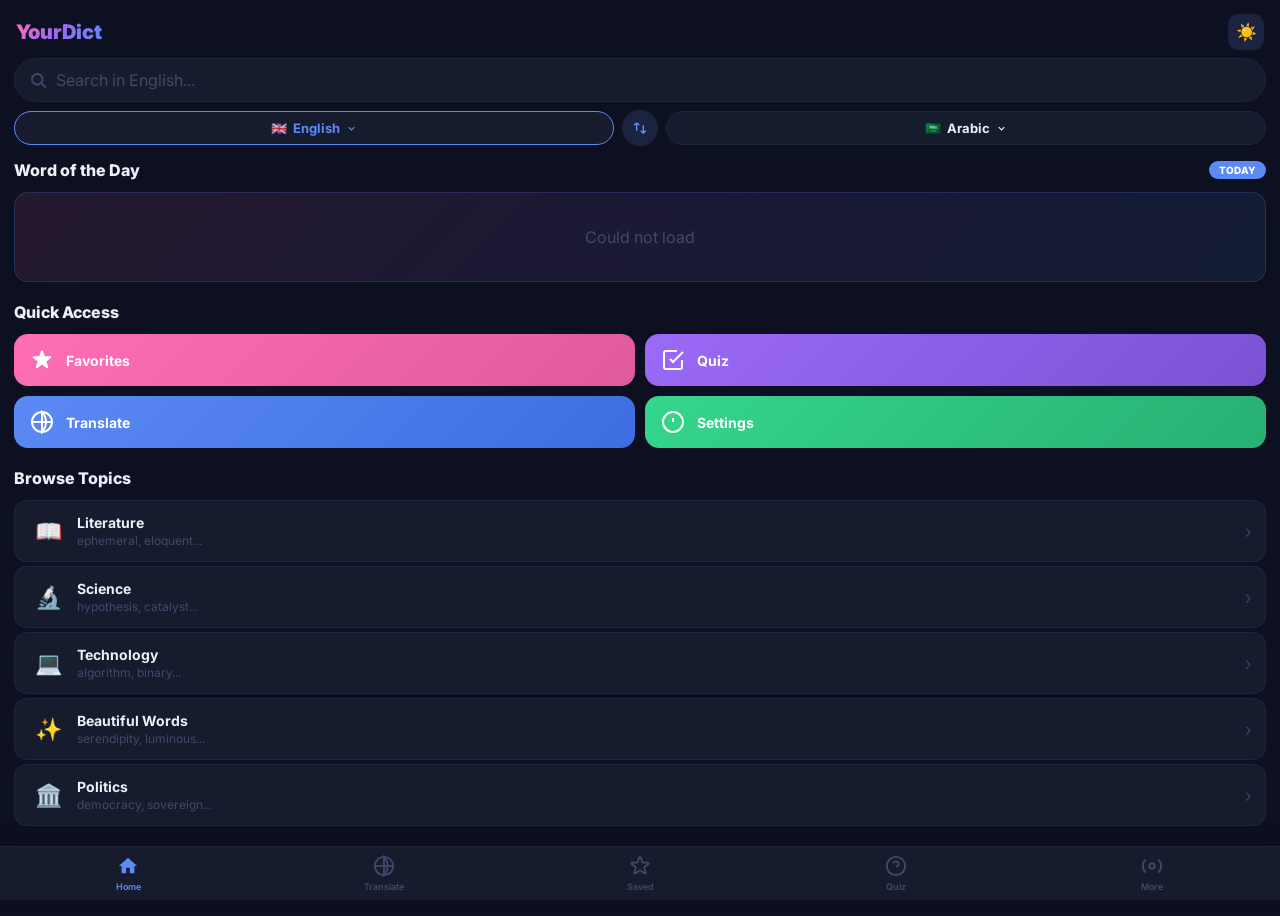
==== commit 2e5a5e12: "Add files via upload" ====
--- a/app/src/main/assets/www/index.html
+++ b/app/src/main/assets/www/index.html
@@ -157,8 +157,6 @@
   <a class="bn" href="about.html"><svg viewBox="0 0 24 24" fill="none" stroke="currentColor" stroke-width="2" width="22"><circle cx="12" cy="12" r="3"/><path d="M19.07 4.93a10 10 0 0 1 0 14.14M4.93 4.93a10 10 0 0 0 0 14.14"/></svg><span>More</span></a>
 </nav>
 
-<script src="dict_offline.js"></script>
-<script src="trans_offline.js"></script>
 <script src="app.js"></script>
 </body>
 </html>
--- a/app/src/main/assets/www/style.css
+++ b/app/src/main/assets/www/style.css
@@ -229,19 +229,3 @@
 .bn.active{color:var(--P)}
 
 @media(max-width:360px){.qa-grid{grid-template-columns:1fr 1fr}}
-
-/* ── TABLET SUPPORT ── */
-@media (min-width: 600px) {
-  body { max-width: 680px; margin: 0 auto; }
-  .header,.search-sticky,.bottom-nav,.page-bar { max-width: 680px; left: 50%; transform: translateX(-50%); }
-  .bottom-nav { border-radius: 16px 16px 0 0; }
-  .word-hero,.pron-row,.sec-tabs { max-width: 680px; }
-  .qa-grid { grid-template-columns: repeat(4,1fr); }
-  .topic-list { display: grid; grid-template-columns: 1fr 1fr; gap: 8px; }
-  .quick-grid { grid-template-columns: repeat(4,1fr); }
-}
-
-@media (min-width: 900px) {
-  body { max-width: 800px; }
-  .header,.search-sticky,.bottom-nav,.page-bar { max-width: 800px; }
-}
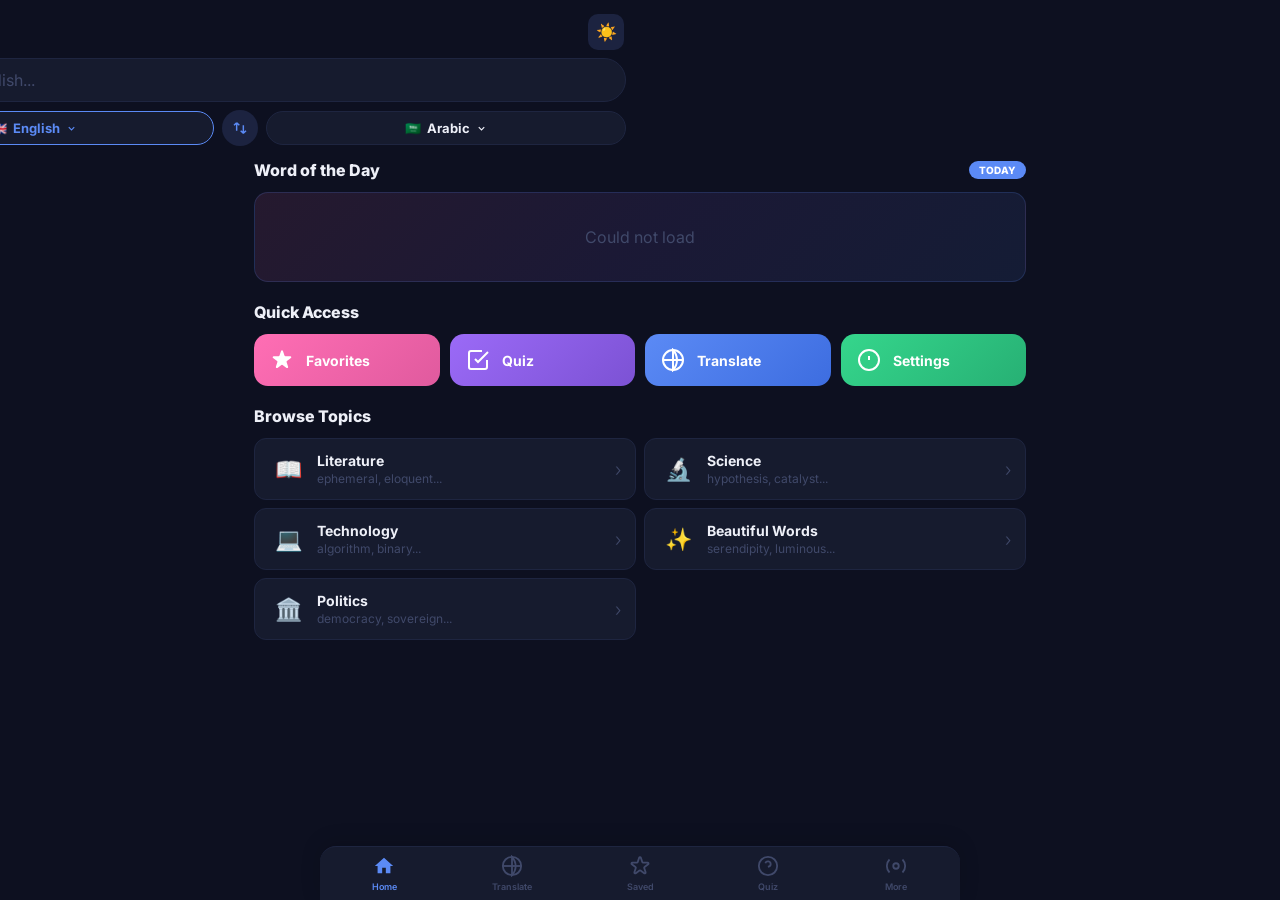
==== commit 54d6ab99: "Add files via upload" ====
--- a/app/src/main/assets/www/index.html
+++ b/app/src/main/assets/www/index.html
@@ -157,6 +157,10 @@
   <a class="bn" href="about.html"><svg viewBox="0 0 24 24" fill="none" stroke="currentColor" stroke-width="2" width="22"><circle cx="12" cy="12" r="3"/><path d="M19.07 4.93a10 10 0 0 1 0 14.14M4.93 4.93a10 10 0 0 0 0 14.14"/></svg><span>More</span></a>
 </nav>
 
+<script src="dict_offline.js"></script>
+<script src="trans_offline.js"></script>
+<script src="dict_offline.js"></script>
+<script src="trans_offline.js"></script>
 <script src="app.js"></script>
 </body>
 </html>
--- a/app/src/main/assets/www/style.css
+++ b/app/src/main/assets/www/style.css
@@ -229,3 +229,19 @@
 .bn.active{color:var(--P)}
 
 @media(max-width:360px){.qa-grid{grid-template-columns:1fr 1fr}}
+
+/* ── TABLET SUPPORT ── */
+@media (min-width: 600px) {
+  body { max-width: 680px; margin: 0 auto; }
+  .header,.search-sticky,.bottom-nav,.page-bar { max-width: 680px; left: 50%; transform: translateX(-50%); }
+  .bottom-nav { border-radius: 16px 16px 0 0; }
+  .word-hero,.pron-row,.sec-tabs { max-width: 680px; }
+  .qa-grid { grid-template-columns: repeat(4,1fr); }
+  .topic-list { display: grid; grid-template-columns: 1fr 1fr; gap: 8px; }
+  .quick-grid { grid-template-columns: repeat(4,1fr); }
+}
+
+@media (min-width: 900px) {
+  body { max-width: 800px; }
+  .header,.search-sticky,.bottom-nav,.page-bar { max-width: 800px; }
+}
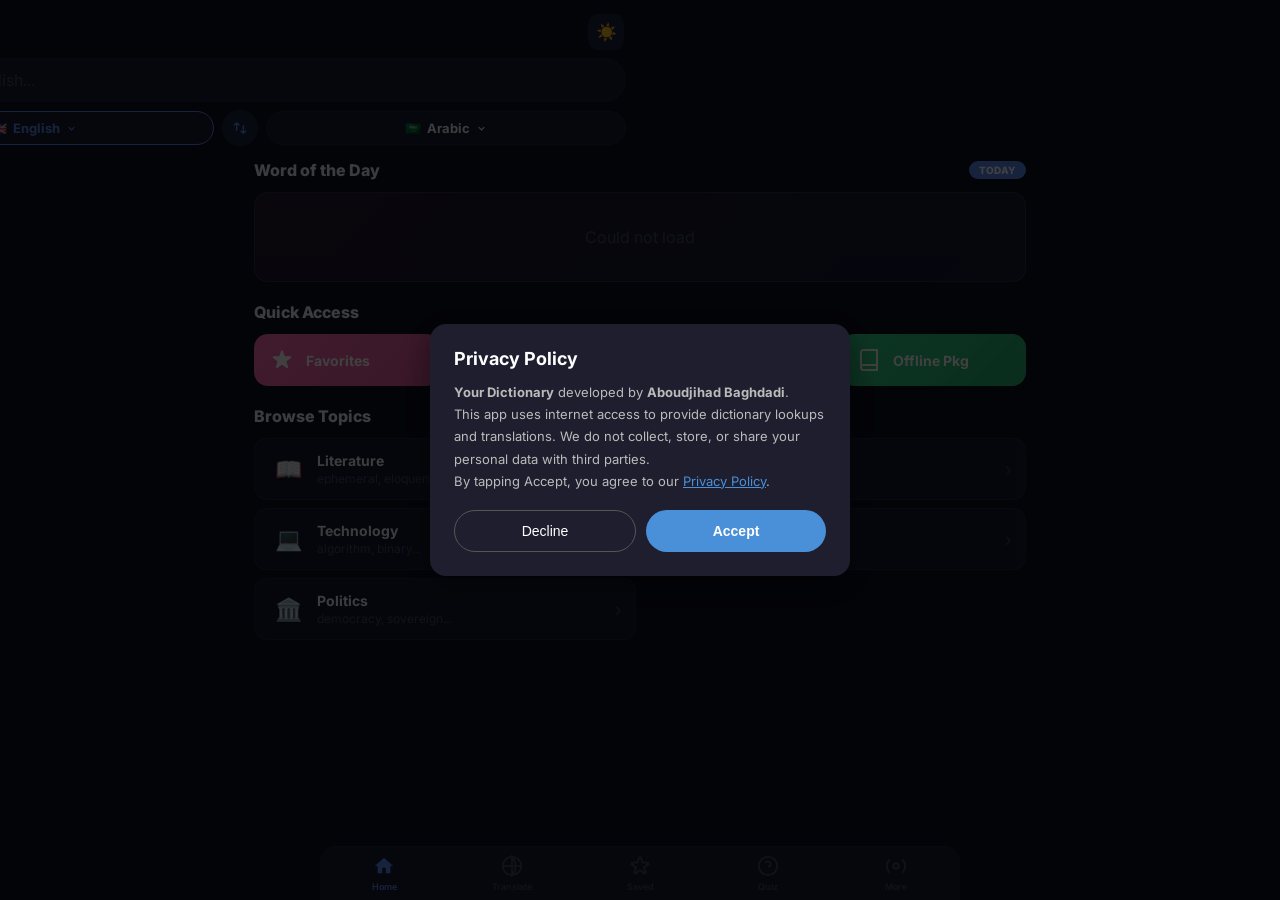
==== commit 2e7eef3f: "Add files via upload" ====
--- a/app/src/main/assets/www/index.html
+++ b/app/src/main/assets/www/index.html
@@ -2,7 +2,7 @@
 <html lang="en">
 <head>
 <meta charset="UTF-8">
-<meta name="viewport" content="width=device-width, initial-scale=1.0, user-scalable=no">
+<meta name="viewport" content="width=device-width, initial-scale=1.0, viewport-fit=cover">
 <title>Your Dictionary</title>
 <link rel="stylesheet" href="style.css">
 <link href="https://fonts.googleapis.com/css2?family=Inter:wght@300;400;500;600;700;800;900&display=swap" rel="stylesheet">
@@ -15,10 +15,13 @@
     <img src="logo.png" class="hdr-logo" alt="" onerror="this.style.display='none'">
     <span class="hdr-title">YourDict</span>
   </div>
-  <button class="hdr-btn" onclick="toggleTheme()" id="themeBtn">🌙</button>
+  <div class="hdr-right">
+    <span class="offline-badge" id="offlineBadge" style="display:none">⚡ Offline</span>
+    <button class="hdr-btn" onclick="toggleTheme()" id="themeBtn">🌙</button>
+  </div>
 </header>
 
-<!-- SEARCH BAR (sticky) -->
+<!-- SEARCH BAR -->
 <div class="search-sticky">
   <div class="search-row">
     <div class="search-box" id="searchBox">
@@ -29,55 +32,38 @@
       </button>
     </div>
   </div>
-  <!-- LANG BAR -->
   <div class="lang-bar">
     <button class="lb-btn lb-from" onclick="openLang('from')">
-      <span id="fFlag">🇬🇧</span>
-      <span id="fName">English</span>
+      <span id="fFlag">🇬🇧</span><span id="fName">English</span>
       <svg viewBox="0 0 24 24" fill="none" stroke="currentColor" stroke-width="2.5" width="11"><polyline points="6 9 12 15 18 9"/></svg>
     </button>
     <button class="lb-swap" onclick="swapLangs()">
       <svg viewBox="0 0 24 24" fill="none" stroke="currentColor" stroke-width="2.2" width="16"><path d="M7 16V4m0 0L3 8m4-4l4 4M17 8v12m0 0l4-4m-4 4l-4-4"/></svg>
     </button>
     <button class="lb-btn lb-to" onclick="openLang('to')">
-      <span id="tFlag">🇸🇦</span>
-      <span id="tName">Arabic</span>
+      <span id="tFlag">🇸🇦</span><span id="tName">Arabic</span>
       <svg viewBox="0 0 24 24" fill="none" stroke="currentColor" stroke-width="2.5" width="11"><polyline points="6 9 12 15 18 9"/></svg>
     </button>
   </div>
-  <!-- SUGGESTIONS -->
   <div class="sugg-drop" id="suggDrop"></div>
 </div>
 
-<!-- RESULT (shown after search) -->
+<!-- RESULT AREA -->
 <div id="resultArea" style="display:none">
-
-  <!-- WORD HERO -->
   <div class="word-hero" id="wordHero"></div>
-
-  <!-- PRONUNCIATION ROW -->
   <div class="pron-row" id="pronRow"></div>
-
-  <!-- SECTION TABS -->
   <div class="sec-tabs" id="secTabs">
     <button class="stab active" data-s="dict" onclick="showSection('dict')">Dictionary</button>
     <button class="stab" data-s="trans" onclick="showSection('trans')">Translation</button>
     <button class="stab" data-s="syn" onclick="showSection('syn')">Synonyms</button>
   </div>
-
-  <!-- DICTIONARY SECTION -->
   <div id="secDict" class="sec-content"></div>
-
-  <!-- TRANSLATION SECTION -->
   <div id="secTrans" class="sec-content" style="display:none"></div>
-
-  <!-- SYNONYMS SECTION -->
   <div id="secSyn" class="sec-content" style="display:none"></div>
-
   <button class="back-home" onclick="goHome()">← Back to Home</button>
 </div>
 
-<!-- HOME -->
+<!-- HOME AREA -->
 <div id="homeArea">
 
   <!-- WOD -->
@@ -107,10 +93,11 @@
         <svg viewBox="0 0 24 24" fill="none" stroke="white" stroke-width="2" width="24"><circle cx="12" cy="12" r="10"/><line x1="2" y1="12" x2="22" y2="12"/><path d="M12 2a15.3 15.3 0 0 1 4 10 15.3 15.3 0 0 1-4 10z"/></svg>
         <span>Translate</span>
       </a>
-      <a href="about.html" class="qa-item qa-teal">
-        <svg viewBox="0 0 24 24" fill="none" stroke="white" stroke-width="2" width="24"><circle cx="12" cy="12" r="10"/><line x1="12" y1="8" x2="12" y2="12"/><line x1="12" y1="16" x2="12.01" y2="16"/></svg>
-        <span>Settings</span>
-      </a>
+      <!-- Offline Library button -->
+      <div class="qa-item qa-teal" onclick="showOfflineLibrary()" style="cursor:pointer">
+        <svg viewBox="0 0 24 24" fill="none" stroke="white" stroke-width="2" width="24"><path d="M4 19.5A2.5 2.5 0 0 1 6.5 17H20"/><path d="M6.5 2H20v20H6.5A2.5 2.5 0 0 1 4 19.5v-15A2.5 2.5 0 0 1 6.5 2z"/></svg>
+        <span>Offline Pkg</span>
+      </div>
     </div>
   </div>
 
@@ -137,7 +124,7 @@
 
 </div>
 
-<!-- LANG MODAL -->
+<!-- MODAL (Language / Offline Packages) -->
 <div class="modal-overlay" id="langModal" style="display:none" onclick="closeLang()">
   <div class="modal-sheet" onclick="event.stopPropagation()">
     <div class="modal-head">
@@ -157,10 +144,44 @@
   <a class="bn" href="about.html"><svg viewBox="0 0 24 24" fill="none" stroke="currentColor" stroke-width="2" width="22"><circle cx="12" cy="12" r="3"/><path d="M19.07 4.93a10 10 0 0 1 0 14.14M4.93 4.93a10 10 0 0 0 0 14.14"/></svg><span>More</span></a>
 </nav>
 
-<script src="dict_offline.js"></script>
-<script src="trans_offline.js"></script>
-<script src="dict_offline.js"></script>
-<script src="trans_offline.js"></script>
+<!-- Scripts: load order matters -->
+<script src="offline_dict.js"></script>
+<script src="offline_download_manager.js"></script>
 <script src="app.js"></script>
+
+<!-- PRIVACY POLICY POPUP -->
+<div id="ppOverlay" style="display:none;position:fixed;top:0;left:0;width:100%;height:100%;background:rgba(0,0,0,0.75);z-index:9999;align-items:center;justify-content:center;">
+  <div style="background:#1e1e2e;color:#fff;border-radius:16px;padding:24px;margin:16px;max-width:420px;max-height:80vh;overflow-y:auto;box-shadow:0 8px 32px rgba(0,0,0,0.5);">
+    <h2 style="margin:0 0 12px;font-size:18px;font-weight:700;">Privacy Policy</h2>
+    <p style="font-size:13px;line-height:1.7;color:#bbb;">
+      <b>Your Dictionary</b> developed by <b>Aboudjihad Baghdadi</b>.
+    </p>
+    <p style="font-size:13px;line-height:1.7;color:#bbb;">
+      This app uses internet access to provide dictionary lookups and translations. We do not collect, store, or share your personal data with third parties.
+    </p>
+    <p style="font-size:13px;line-height:1.7;color:#bbb;">
+      By tapping Accept, you agree to our <a href="https://jdbag.github.io/your-dictionary/Privacy-Policy" style="color:#4a90d9;">Privacy Policy</a>.
+    </p>
+    <div style="display:flex;gap:10px;margin-top:18px;">
+      <button id="ppDecline" style="flex:1;padding:12px;border-radius:50px;border:1px solid #555;background:transparent;color:#fff;font-size:14px;cursor:pointer;">Decline</button>
+      <button id="ppAccept" style="flex:1;padding:12px;border-radius:50px;border:none;background:#4a90d9;color:#fff;font-size:14px;font-weight:700;cursor:pointer;">Accept</button>
+    </div>
+  </div>
+</div>
+<script>
+(function(){
+  if(!localStorage.getItem('yd_pp')){
+    document.getElementById('ppOverlay').style.display='flex';
+  }
+  document.getElementById('ppAccept').onclick=function(){
+    localStorage.setItem('yd_pp','1');
+    document.getElementById('ppOverlay').style.display='none';
+  };
+  document.getElementById('ppDecline').onclick=function(){
+    document.getElementById('ppOverlay').style.display='none';
+  };
+})();
+</script>
+
 </body>
 </html>
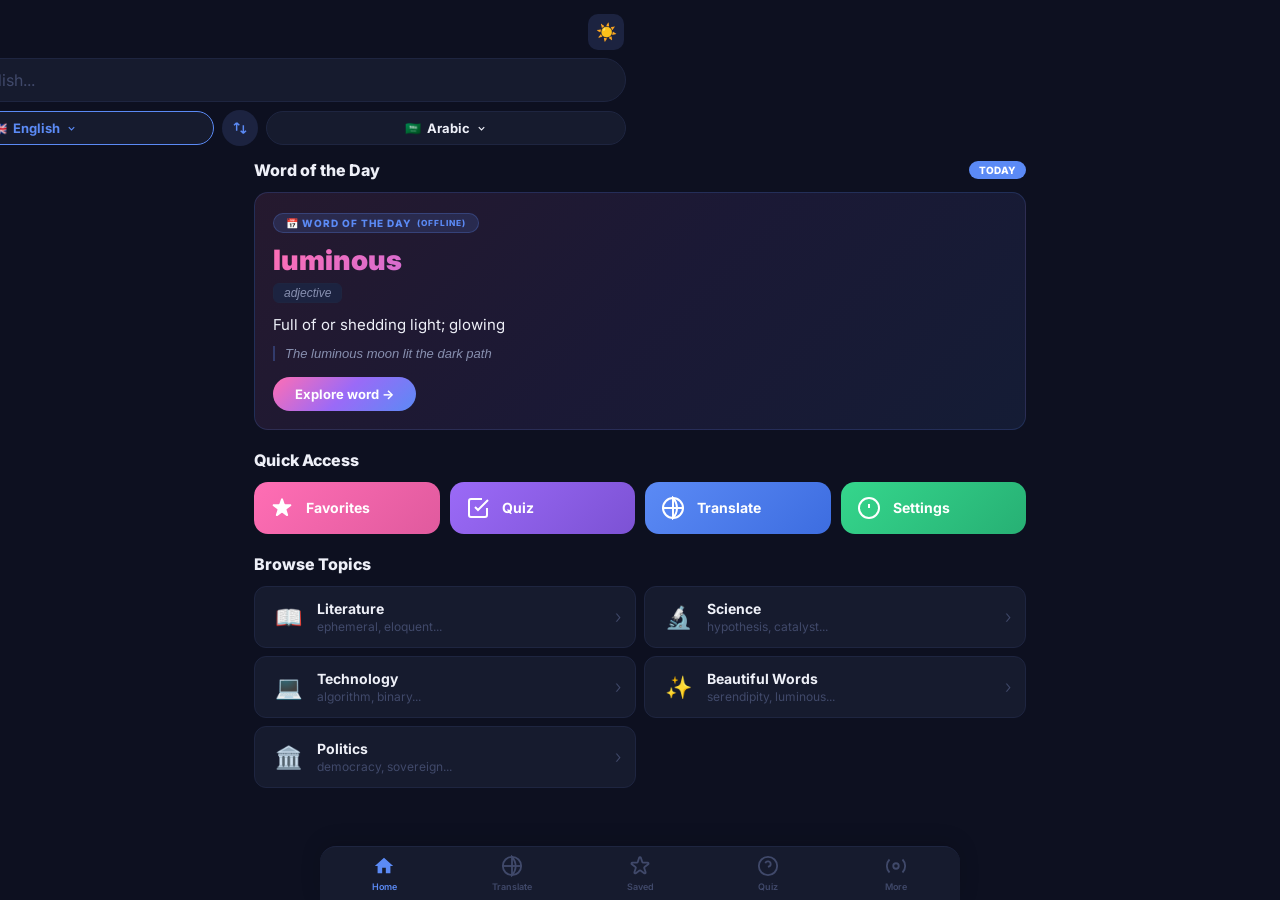
==== commit 7fdb1dc0: "Add files via upload" ====
--- a/app/src/main/assets/www/index.html
+++ b/app/src/main/assets/www/index.html
@@ -2,7 +2,7 @@
 <html lang="en">
 <head>
 <meta charset="UTF-8">
-<meta name="viewport" content="width=device-width, initial-scale=1.0, viewport-fit=cover">
+<meta name="viewport" content="width=device-width, initial-scale=1.0, user-scalable=no">
 <title>Your Dictionary</title>
 <link rel="stylesheet" href="style.css">
 <link href="https://fonts.googleapis.com/css2?family=Inter:wght@300;400;500;600;700;800;900&display=swap" rel="stylesheet">
@@ -15,13 +15,10 @@
     <img src="logo.png" class="hdr-logo" alt="" onerror="this.style.display='none'">
     <span class="hdr-title">YourDict</span>
   </div>
-  <div class="hdr-right">
-    <span class="offline-badge" id="offlineBadge" style="display:none">⚡ Offline</span>
-    <button class="hdr-btn" onclick="toggleTheme()" id="themeBtn">🌙</button>
-  </div>
+  <button class="hdr-btn" onclick="toggleTheme()" id="themeBtn">🌙</button>
 </header>
 
-<!-- SEARCH BAR -->
+<!-- SEARCH BAR (sticky) -->
 <div class="search-sticky">
   <div class="search-row">
     <div class="search-box" id="searchBox">
@@ -32,38 +29,55 @@
       </button>
     </div>
   </div>
+  <!-- LANG BAR -->
   <div class="lang-bar">
     <button class="lb-btn lb-from" onclick="openLang('from')">
-      <span id="fFlag">🇬🇧</span><span id="fName">English</span>
+      <span id="fFlag">🇬🇧</span>
+      <span id="fName">English</span>
       <svg viewBox="0 0 24 24" fill="none" stroke="currentColor" stroke-width="2.5" width="11"><polyline points="6 9 12 15 18 9"/></svg>
     </button>
     <button class="lb-swap" onclick="swapLangs()">
       <svg viewBox="0 0 24 24" fill="none" stroke="currentColor" stroke-width="2.2" width="16"><path d="M7 16V4m0 0L3 8m4-4l4 4M17 8v12m0 0l4-4m-4 4l-4-4"/></svg>
     </button>
     <button class="lb-btn lb-to" onclick="openLang('to')">
-      <span id="tFlag">🇸🇦</span><span id="tName">Arabic</span>
+      <span id="tFlag">🇸🇦</span>
+      <span id="tName">Arabic</span>
       <svg viewBox="0 0 24 24" fill="none" stroke="currentColor" stroke-width="2.5" width="11"><polyline points="6 9 12 15 18 9"/></svg>
     </button>
   </div>
+  <!-- SUGGESTIONS -->
   <div class="sugg-drop" id="suggDrop"></div>
 </div>
 
-<!-- RESULT AREA -->
+<!-- RESULT (shown after search) -->
 <div id="resultArea" style="display:none">
+
+  <!-- WORD HERO -->
   <div class="word-hero" id="wordHero"></div>
+
+  <!-- PRONUNCIATION ROW -->
   <div class="pron-row" id="pronRow"></div>
+
+  <!-- SECTION TABS -->
   <div class="sec-tabs" id="secTabs">
     <button class="stab active" data-s="dict" onclick="showSection('dict')">Dictionary</button>
     <button class="stab" data-s="trans" onclick="showSection('trans')">Translation</button>
     <button class="stab" data-s="syn" onclick="showSection('syn')">Synonyms</button>
   </div>
+
+  <!-- DICTIONARY SECTION -->
   <div id="secDict" class="sec-content"></div>
+
+  <!-- TRANSLATION SECTION -->
   <div id="secTrans" class="sec-content" style="display:none"></div>
+
+  <!-- SYNONYMS SECTION -->
   <div id="secSyn" class="sec-content" style="display:none"></div>
+
   <button class="back-home" onclick="goHome()">← Back to Home</button>
 </div>
 
-<!-- HOME AREA -->
+<!-- HOME -->
 <div id="homeArea">
 
   <!-- WOD -->
@@ -93,11 +107,10 @@
         <svg viewBox="0 0 24 24" fill="none" stroke="white" stroke-width="2" width="24"><circle cx="12" cy="12" r="10"/><line x1="2" y1="12" x2="22" y2="12"/><path d="M12 2a15.3 15.3 0 0 1 4 10 15.3 15.3 0 0 1-4 10z"/></svg>
         <span>Translate</span>
       </a>
-      <!-- Offline Library button -->
-      <div class="qa-item qa-teal" onclick="showOfflineLibrary()" style="cursor:pointer">
-        <svg viewBox="0 0 24 24" fill="none" stroke="white" stroke-width="2" width="24"><path d="M4 19.5A2.5 2.5 0 0 1 6.5 17H20"/><path d="M6.5 2H20v20H6.5A2.5 2.5 0 0 1 4 19.5v-15A2.5 2.5 0 0 1 6.5 2z"/></svg>
-        <span>Offline Pkg</span>
-      </div>
+      <a href="about.html" class="qa-item qa-teal">
+        <svg viewBox="0 0 24 24" fill="none" stroke="white" stroke-width="2" width="24"><circle cx="12" cy="12" r="10"/><line x1="12" y1="8" x2="12" y2="12"/><line x1="12" y1="16" x2="12.01" y2="16"/></svg>
+        <span>Settings</span>
+      </a>
     </div>
   </div>
 
@@ -124,7 +137,7 @@
 
 </div>
 
-<!-- MODAL (Language / Offline Packages) -->
+<!-- LANG MODAL -->
 <div class="modal-overlay" id="langModal" style="display:none" onclick="closeLang()">
   <div class="modal-sheet" onclick="event.stopPropagation()">
     <div class="modal-head">
@@ -144,44 +157,10 @@
   <a class="bn" href="about.html"><svg viewBox="0 0 24 24" fill="none" stroke="currentColor" stroke-width="2" width="22"><circle cx="12" cy="12" r="3"/><path d="M19.07 4.93a10 10 0 0 1 0 14.14M4.93 4.93a10 10 0 0 0 0 14.14"/></svg><span>More</span></a>
 </nav>
 
-<!-- Scripts: load order matters -->
-<script src="offline_dict.js"></script>
-<script src="offline_download_manager.js"></script>
+<script src="dict_offline.js"></script>
+<script src="trans_offline.js"></script>
+<script src="dict_offline.js"></script>
+<script src="trans_offline.js"></script>
 <script src="app.js"></script>
-
-<!-- PRIVACY POLICY POPUP -->
-<div id="ppOverlay" style="display:none;position:fixed;top:0;left:0;width:100%;height:100%;background:rgba(0,0,0,0.75);z-index:9999;align-items:center;justify-content:center;">
-  <div style="background:#1e1e2e;color:#fff;border-radius:16px;padding:24px;margin:16px;max-width:420px;max-height:80vh;overflow-y:auto;box-shadow:0 8px 32px rgba(0,0,0,0.5);">
-    <h2 style="margin:0 0 12px;font-size:18px;font-weight:700;">Privacy Policy</h2>
-    <p style="font-size:13px;line-height:1.7;color:#bbb;">
-      <b>Your Dictionary</b> developed by <b>Aboudjihad Baghdadi</b>.
-    </p>
-    <p style="font-size:13px;line-height:1.7;color:#bbb;">
-      This app uses internet access to provide dictionary lookups and translations. We do not collect, store, or share your personal data with third parties.
-    </p>
-    <p style="font-size:13px;line-height:1.7;color:#bbb;">
-      By tapping Accept, you agree to our <a href="https://jdbag.github.io/your-dictionary/Privacy-Policy" style="color:#4a90d9;">Privacy Policy</a>.
-    </p>
-    <div style="display:flex;gap:10px;margin-top:18px;">
-      <button id="ppDecline" style="flex:1;padding:12px;border-radius:50px;border:1px solid #555;background:transparent;color:#fff;font-size:14px;cursor:pointer;">Decline</button>
-      <button id="ppAccept" style="flex:1;padding:12px;border-radius:50px;border:none;background:#4a90d9;color:#fff;font-size:14px;font-weight:700;cursor:pointer;">Accept</button>
-    </div>
-  </div>
-</div>
-<script>
-(function(){
-  if(!localStorage.getItem('yd_pp')){
-    document.getElementById('ppOverlay').style.display='flex';
-  }
-  document.getElementById('ppAccept').onclick=function(){
-    localStorage.setItem('yd_pp','1');
-    document.getElementById('ppOverlay').style.display='none';
-  };
-  document.getElementById('ppDecline').onclick=function(){
-    document.getElementById('ppOverlay').style.display='none';
-  };
-})();
-</script>
-
 </body>
 </html>
